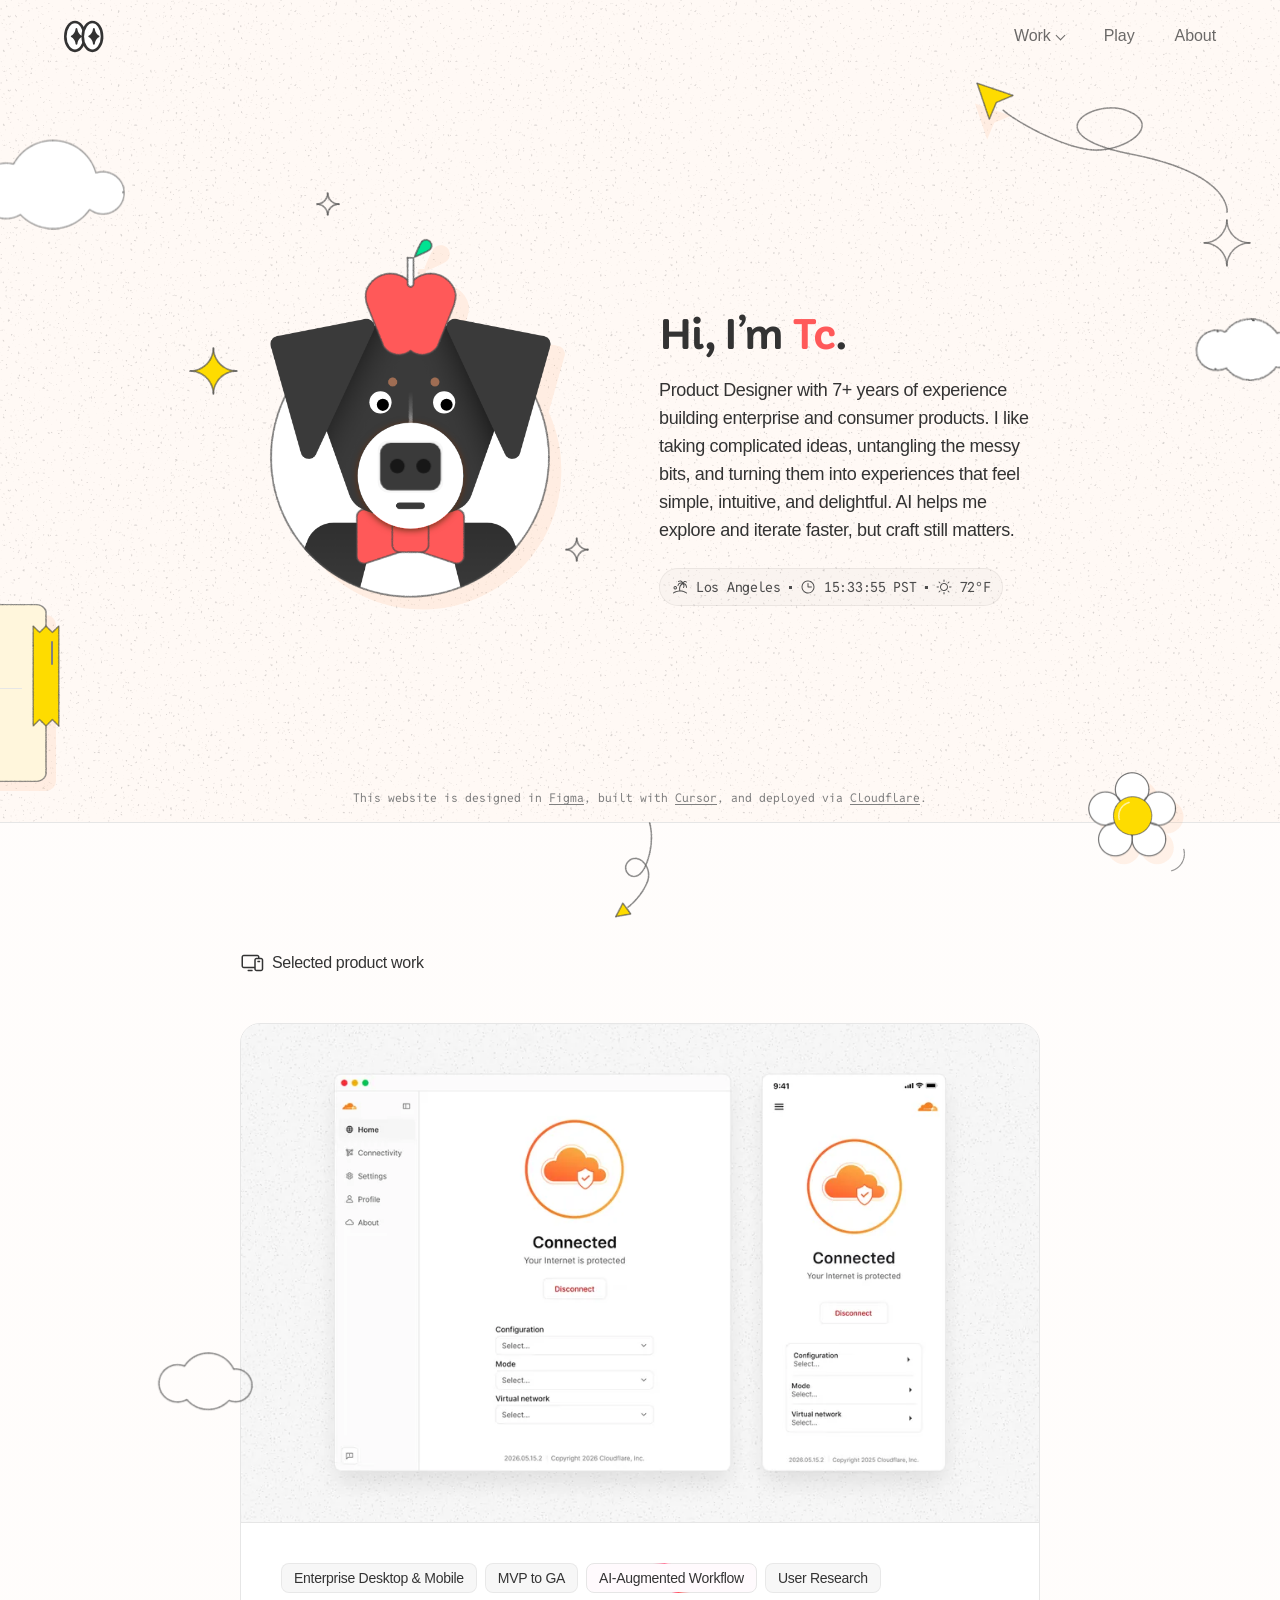
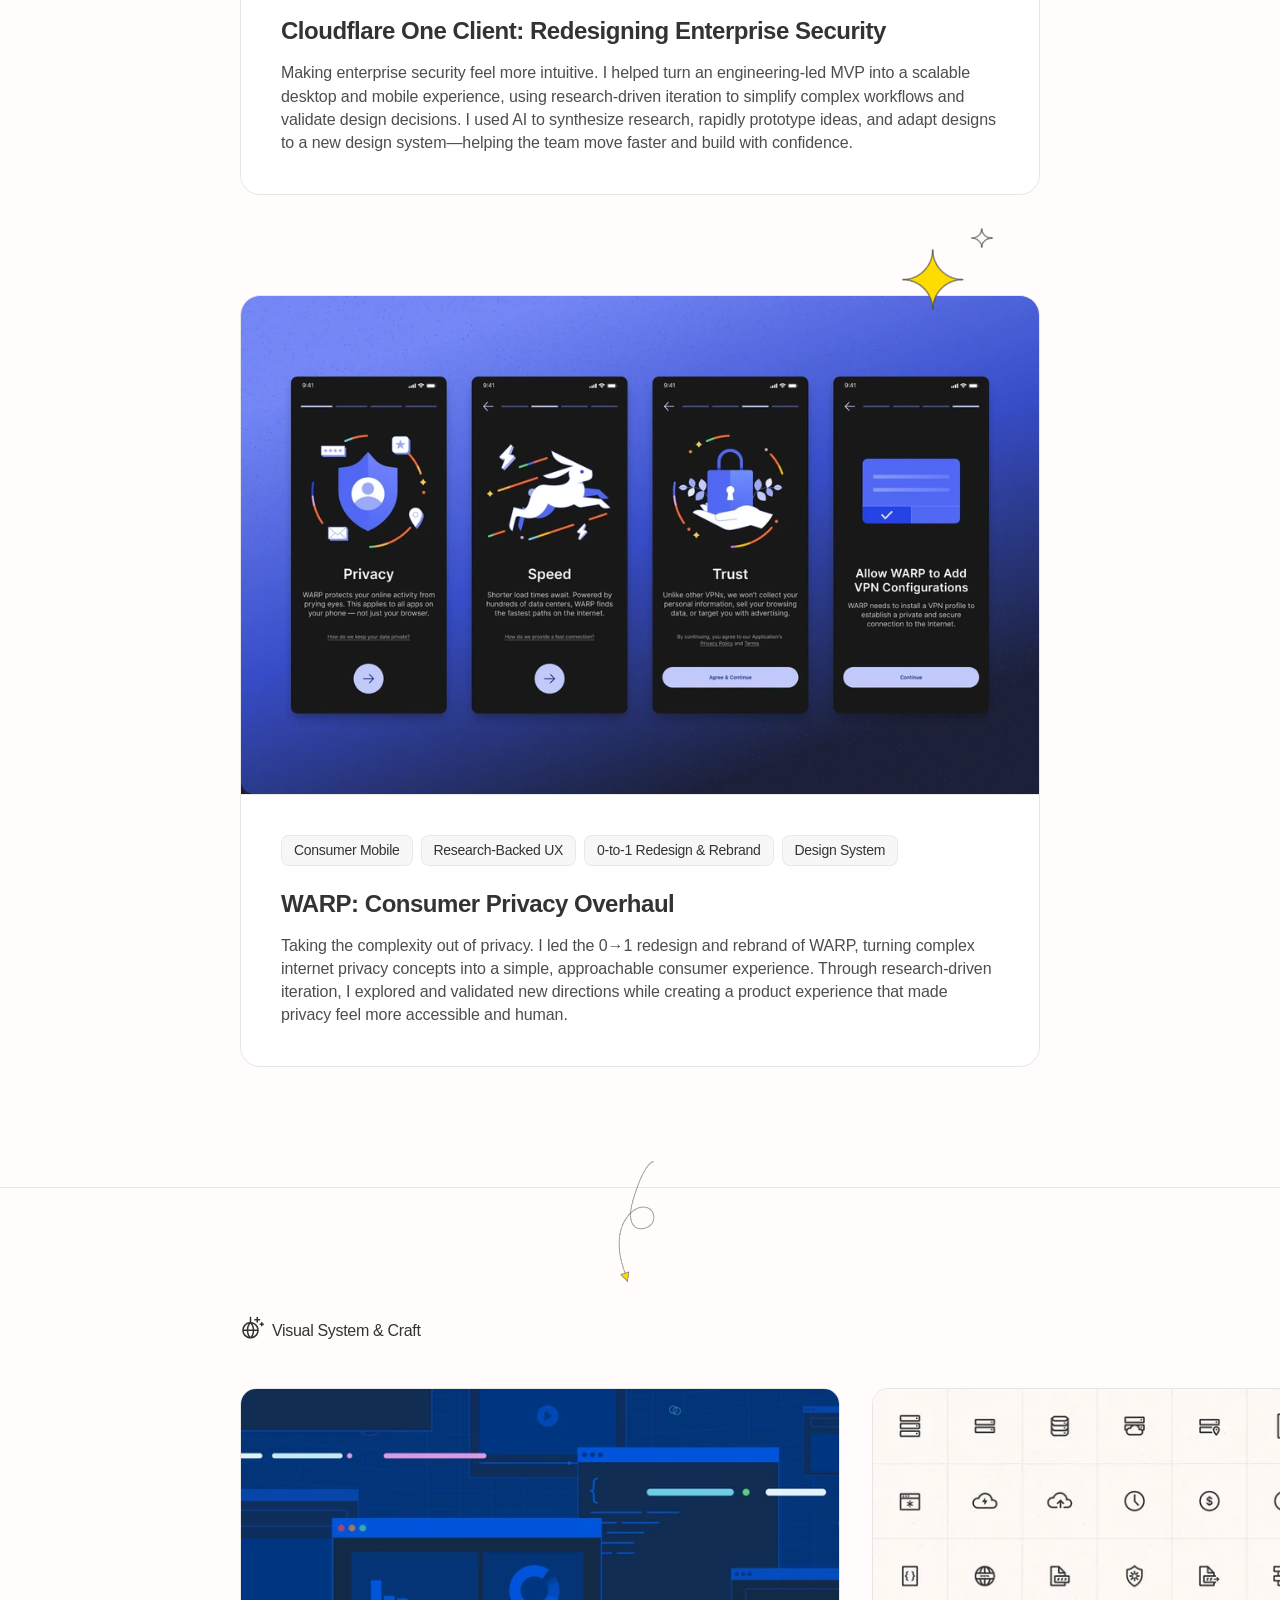
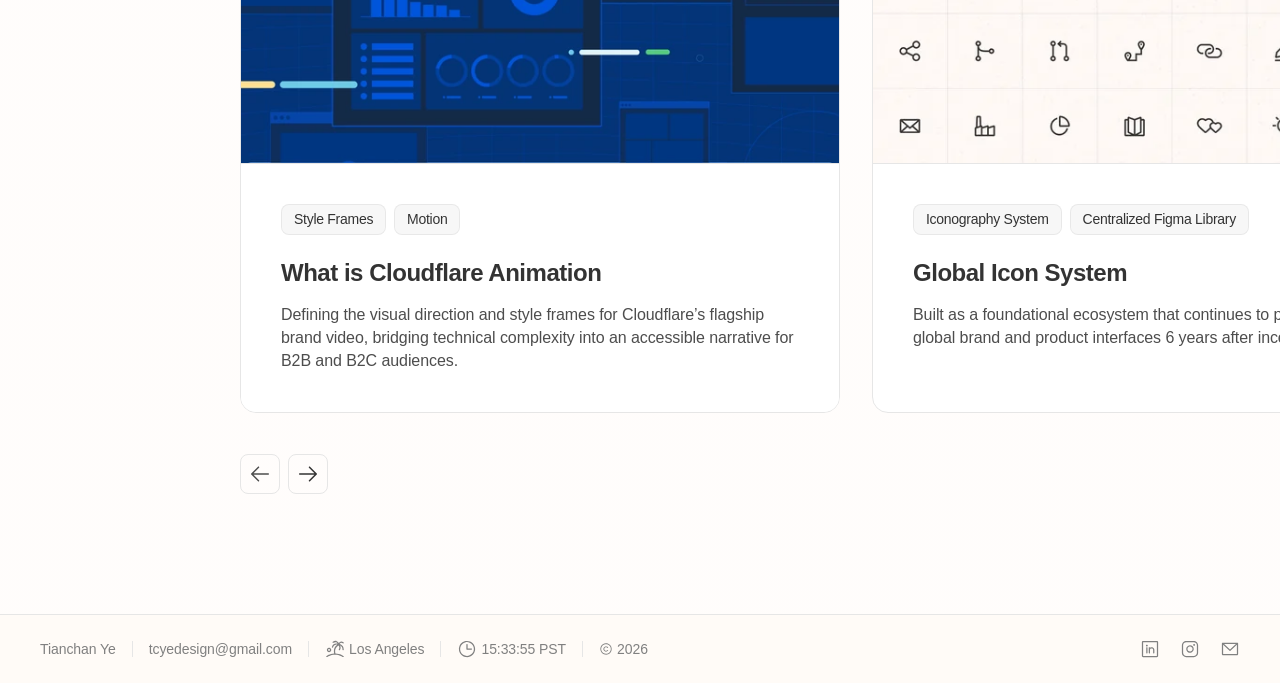
==== index.html @ c53927c7 "Add Open Graph share image so iMessage and social previews use og-image.png. Co-authored-by: Cursor " ====
<!DOCTYPE html>
<html lang="en">
<head>
    <meta charset="UTF-8">
    <meta name="viewport" content="width=device-width, initial-scale=1.0">
    <meta name="description" content="Tc — Senior product designer. Welcome to my creative wonderland.">
    <meta property="og:type" content="website">
    <meta property="og:site_name" content="Tc">
    <meta property="og:url" content="https://tcyedesign.com/">
    <meta property="og:title" content="Tc — Work">
    <meta property="og:description" content="Tc — Senior product designer. Welcome to my creative wonderland.">
    <meta property="og:image" content="https://tcyedesign.com/assets/og-image.png">
    <meta property="og:image:width" content="1200">
    <meta property="og:image:height" content="1200">
    <meta name="twitter:card" content="summary_large_image">
    <meta name="twitter:title" content="Tc — Work">
    <meta name="twitter:description" content="Tc — Senior product designer. Welcome to my creative wonderland.">
    <meta name="twitter:image" content="https://tcyedesign.com/assets/og-image.png">
    <link rel="icon" href="assets/icons/favicon.svg?v=favicon-transparent-20260805" type="image/svg+xml">
    <link rel="icon" href="assets/icons/favicon-32.png?v=favicon-transparent-20260805" type="image/png" sizes="32x32">
    <link rel="shortcut icon" href="favicon.ico?v=favicon-transparent-20260805">
    <link rel="apple-touch-icon" href="assets/icons/apple-touch-icon.png?v=favicon-transparent-20260805">
    <link rel="preconnect" href="https://fonts.googleapis.com">
    <link rel="preconnect" href="https://fonts.gstatic.com" crossorigin>
    <link href="https://fonts.googleapis.com/css2?family=Capriola&family=Google+Sans+Flex:ital,opsz,wght@0,6..144,400;0,6..144,500;0,6..144,600;0,6..144,700;1,6..144,400&family=Reddit+Mono:wght@400&display=swap" rel="stylesheet">
    <link rel="stylesheet" href="css/tokens.css?v=hero-credit-mono-20260807">
    <link rel="stylesheet" href="css/styles.css?v=work-nav-medium-20260817">
    <title>Tc — Work</title>
</head>
<body>
    <div class="page">
        <header class="site-header" data-site-header></header>

        <div class="hero-band">
        <section class="hero" aria-label="Introduction">
            <img class="hero-deco hero-cloud" src="assets/hero/v2/cloud-left.svg?v=stroke-texture-2px-20260808" alt="" aria-hidden="true">
            <img class="hero-deco hero-cloud-2" src="assets/hero/v2/cloud-right.svg?v=stroke-texture-2px-20260808" alt="" aria-hidden="true">
            <img class="hero-deco hero-arrow-path" src="assets/hero/v2/arrow-path.svg?v=stroke-texture-2px-20260808" alt="" aria-hidden="true">
            <img class="hero-deco hero-star-a" src="assets/hero/v2/star-filled.svg?v=stroke-texture-2px-20260808" alt="" aria-hidden="true">

            <div class="hero-visual">
                <!-- Dog-orbit stars (Figma Star 2/3/4); % of .hero-visual — not in dog-note-group -->
                <img class="hero-deco hero-star-b" src="assets/hero/v2/star1.svg?v=stroke-texture-2px-20260808" alt="" aria-hidden="true">
                <img class="hero-deco hero-star-c" src="assets/hero/v2/star-outline-b.svg?v=stroke-texture-2px-20260808" alt="" aria-hidden="true">
                <img class="hero-deco hero-star-d" src="assets/hero/v2/star-outline-b.svg?v=stroke-texture-2px-20260808" alt="" aria-hidden="true">
                <div class="dog-ig">
                    <img
                        class="dog-ig-body dog-ig-base"
                        src="assets/hero/v2/dog-body-base-2x.png?v=stroke-texture-2px-20260808"
                        srcset="assets/hero/v2/dog-body-base-2x.png?v=stroke-texture-2px-20260808 2x, assets/hero/v2/dog-body-base-3x.png?v=stroke-texture-2px-20260808 3x"
                        width="404"
                        height="380"
                        alt="Illustration of Noodle the dog with an apple on their head"
                        fetchpriority="high"
                        decoding="async"
                    >
                    <img
                        class="dog-ig-body dog-ig-overlay"
                        src="assets/hero/v2/dog-interactive.svg?v=pupil-black-only-20260805"
                        width="404"
                        height="380"
                        alt=""
                        aria-hidden="true"
                        data-dog-inline
                    >
                    <!-- Scribble only (SVG text hidden); HTML notes below match Figma copy -->
                    <div
                        class="dog-ig-callout"
                        data-callout-src="assets/hero/v2/dog-ig-callout.svg"
                        aria-hidden="true"
                    ></div>
                    <a
                        class="dog-ig-notes"
                        href="https://www.instagram.com/noodle.the.aussie/"
                        target="_blank"
                        rel="noopener noreferrer"
                        aria-label="My creative muse Noodle.the.aussie on Instagram"
                    >
                        <p class="dog-ig-notes-label">My creative muse</p>
                        <span class="dog-ig-notes-handle">
                            <span class="dog-ig-notes-handle-text">Noodle.the.aussie</span>
                            <img src="assets/icons/instagram-sm.svg" width="16" height="16" alt="" aria-hidden="true">
                        </span>
                    </a>
                </div>
            </div>

            <div class="hero-copy">
                <div class="hero-copy-text">
                <h1 class="hero-title">
                    H<span class="hero-kern-i">i</span><span class="hero-kern-before-comma" aria-hidden="true"></span>, I’m <span class="accent">T<span class="name-c">c</span></span>.
                </h1>
                <p class="hero-desc">
                    Product Designer with 7+ years of experience building enterprise and consumer products. I like taking complicated ideas, untangling the messy bits, and turning them into experiences that feel simple, intuitive, and delightful. AI helps me explore and iterate faster, but craft still matters.
                </p>
                </div>
                <div class="live-tag" role="status" aria-label="Los Angeles local time and weather">
                    <span class="live-tag-item">
                        <img src="assets/icons/live-tag-island.svg" width="16" height="16" alt="" aria-hidden="true">
                        Los Angeles
                    </span>
                    <span class="live-tag-dot" aria-hidden="true"></span>
                    <span class="live-tag-item">
                        <img src="assets/icons/live-tag-clock.svg" width="16" height="16" alt="" aria-hidden="true">
                        <time data-la-clock datetime=""></time>
                    </span>
                    <span class="live-tag-dot" aria-hidden="true"></span>
                    <span class="live-tag-item">
                        <img src="assets/icons/live-tag-sun.svg" width="16" height="16" alt="" aria-hidden="true">
                        <span data-la-temp>72°F</span>
                    </span>
                </div>
            </div>

            <aside class="hero-note" aria-label="How this website was made">
                <div class="hero-note-card">
                    <img
                        class="hero-note-frame"
                        src="assets/hero/v2/note-frame-scalable.svg?v=note-hug-notape-20260809"
                        width="220"
                        height="216"
                        alt=""
                        aria-hidden="true"
                        decoding="async"
                    >
                    <img
                        class="hero-note-tape"
                        src="assets/hero/v2/note-tape.svg?v=note-hug-20260809"
                        width="102"
                        height="28"
                        alt=""
                        aria-hidden="true"
                        decoding="async"
                    >
                    <div class="hero-note-body">
                        <p class="hero-note-intro">This website is designed and crafted with human care, developed with AI.</p>
                        <img class="hero-note-divider" src="assets/hero/v2/note-line.svg" width="172" height="1" alt="" aria-hidden="true" decoding="async">
                        <ul class="hero-note-list">
                            <li>
                                <img src="assets/hero/v2/note-arrow-sm.svg" width="12" height="12" alt="" aria-hidden="true" decoding="async">
                                <span>Designed in <a class="hero-note-link" href="https://www.figma.com/design/" target="_blank" rel="noopener noreferrer">Figma</a></span>
                            </li>
                            <li>
                                <img src="assets/hero/v2/note-arrow-sm.svg" width="12" height="12" alt="" aria-hidden="true" decoding="async">
                                <span>Built with <a class="hero-note-link" href="https://cursor.com/home" target="_blank" rel="noopener noreferrer">Cursor</a></span>
                            </li>
                            <li>
                                <img src="assets/hero/v2/note-arrow-sm.svg" width="12" height="12" alt="" aria-hidden="true" decoding="async">
                                <span>Deployed via <a class="hero-note-link" href="https://www.cloudflare.com/products/workers/" target="_blank" rel="noopener noreferrer">Cloudflare</a></span>
                            </li>
                        </ul>
                    </div>
                </div>
            </aside>
        </section>
            <!-- Figma 703:5704 — right side, straddles hero bottom border.
                 Layers: shadow → petals (rotate) → center+highlight (fixed) → line (fixed). -->
            <div class="hero-deco hero-flower" aria-hidden="true">
                <img class="hero-flower-static" src="assets/hero/v2/flower-static.svg?v=optimized-20260805" width="101" height="100" alt="" decoding="async">
                <img class="hero-flower-bloom" src="assets/hero/v2/flower-bloom.webp?v=optimized-20260805" width="101" height="100" alt="" decoding="async">
                <img class="hero-flower-center" src="assets/hero/v2/flower-center.svg?v=optimized-20260805" width="101" height="100" alt="" decoding="async">
                <img class="hero-flower-line" src="assets/hero/v2/flower-line.svg?v=stroke-texture-2px-20260808" width="101" height="100" alt="" decoding="async">
            </div>
            <!-- Figma Arrow 2 — centered, straddles hero → Featured; kept in .hero-band so it paints above the noise fill -->
            <img class="hero-deco deco-arrow-2" src="assets/hero/v2/arrow-2.svg?v=stroke-texture-2px-20260808" width="76" height="97" alt="" aria-hidden="true" decoding="async">
            <p class="hero-credit">This website is designed in <a class="hero-credit-link" href="https://www.figma.com/design/" target="_blank" rel="noopener noreferrer">Figma</a>, built with <a class="hero-credit-link" href="https://cursor.com/home" target="_blank" rel="noopener noreferrer">Cursor</a>, and deployed via <a class="hero-credit-link" href="https://www.cloudflare.com/products/workers/" target="_blank" rel="noopener noreferrer">Cloudflare</a>.</p>
        </div>

        <section class="section section-product" id="work">
            <div class="section-header section-header-inline">
                <img src="assets/icons/devices.svg" width="24" height="24" alt="" loading="lazy" decoding="async">
                <h2>Selected product work</h2>
            </div>

            <div class="project-block project-block-cf1">
                <img class="project-deco deco-cloud-3" src="assets/hero/v2/cloud-3-outline.svg?v=stroke-texture-2px-20260808" width="96" height="59" alt="" aria-hidden="true" loading="lazy" decoding="async">
                <div class="project">
                    <a class="project-link project-cover-link" href="projects/cloudflare-one-client.html">
                        <div class="project-image">
                            <div class="project-cover-frame">
                                <picture class="project-cover-picture">
                                    <source
                                        media="(max-width: 700px)"
                                        type="image/webp"
                                        srcset="assets/projects/cover-cf1-square-400w.webp?v=mobile-square-20260808 400w, assets/projects/cover-cf1-square.webp?v=mobile-square-20260808 800w"
                                        sizes="92vw"
                                    >
                                    <source
                                        media="(max-width: 700px)"
                                        srcset="assets/projects/cover-cf1-square.png?v=mobile-square-20260808"
                                    >
                                    <source
                                        type="image/webp"
                                        srcset="assets/projects/cover-cf1-480w.webp?v=no-outline-20260808 480w, assets/projects/cover-cf1-960w.webp?v=no-outline-20260808 960w, assets/projects/cover-cf1-1920w.webp?v=no-outline-20260808 1920w"
                                        sizes="960px"
                                    >
                                    <img class="project-cover" src="assets/projects/cover-cf1.png?v=no-outline-20260808" alt="Cloudflare One Client project preview" width="960" height="600" loading="lazy" decoding="async">
                                </picture>
                            </div>
                        </div>
                    </a>
                    <div class="project-meta">
                        <div class="tag-group">
                            <span class="chip">Enterprise Desktop &amp; Mobile</span>
                            <span class="chip">MVP to GA</span>
                            <span class="chip chip--ai">AI-Augmented Workflow</span>
                            <span class="chip">User Research</span>
                        </div>
                        <div class="project-copy">
                            <h3><a class="project-title-link" href="projects/cloudflare-one-client.html">Cloudflare One Client: Redesigning Enterprise Security</a></h3>
                            <p>Making enterprise security feel more intuitive. I helped turn an engineering-led MVP into a scalable desktop and mobile experience, using research-driven iteration to simplify complex workflows and validate design decisions. I used AI to synthesize research, rapidly prototype ideas, and adapt designs to a new design system—helping the team move faster and build with confidence.</p>
                        </div>
                    </div>
                </div>
            </div>

            <div class="project-block project-block-warp">
                <img class="project-deco project-star-4" src="assets/hero/v2/star2.svg?v=stroke-texture-2px-20260808" width="24" height="24" alt="" aria-hidden="true" loading="lazy" decoding="async">
                <img class="project-deco project-star-3" src="assets/hero/v2/project-star.svg?v=stroke-texture-2px-20260808" width="58" height="58" alt="" aria-hidden="true" loading="lazy" decoding="async">
                <div class="project">
                    <a class="project-link project-cover-link" href="projects/warp.html">
                        <div class="project-image">
                            <div class="project-cover-frame">
                                <picture class="project-cover-picture">
                                    <source
                                        media="(max-width: 700px)"
                                        type="image/webp"
                                        srcset="assets/projects/cover-warp-square-400w.webp?v=mobile-square-20260808 400w, assets/projects/cover-warp-square.webp?v=mobile-square-20260808 800w"
                                        sizes="92vw"
                                    >
                                    <source
                                        media="(max-width: 700px)"
                                        srcset="assets/projects/cover-warp-square.png?v=mobile-square-20260808"
                                    >
                                    <source
                                        type="image/webp"
                                        srcset="assets/projects/cover-warp-480w.webp?v=square-20260807 480w, assets/projects/cover-warp-960w.webp?v=square-20260807 960w, assets/projects/cover-warp-1920w.webp?v=square-20260807 1920w"
                                        sizes="960px"
                                    >
                                    <img class="project-cover" src="assets/projects/cover-warp.png" alt="WARP project preview" width="960" height="600" loading="lazy" decoding="async">
                                </picture>
                            </div>
                        </div>
                    </a>
                    <div class="project-meta">
                        <div class="tag-group">
                            <span class="chip">Consumer Mobile</span>
                            <span class="chip">Research-Backed UX</span>
                            <span class="chip">0-to-1 Redesign &amp; Rebrand</span>
                            <span class="chip">Design System</span>
                        </div>
                        <div class="project-copy">
                            <h3><a class="project-title-link" href="projects/warp.html">WARP: Consumer Privacy Overhaul</a></h3>
                            <p>Taking the complexity out of privacy. I led the 0→1 redesign and rebrand of WARP, turning complex internet privacy concepts into a simple, approachable consumer experience. Through research-driven iteration, I explored and validated new directions while creating a product experience that made privacy feel more accessible and human.</p>
                        </div>
                    </div>
                </div>
            </div>
            <img class="section-deco deco-arrow-3" src="assets/hero/v2/arrow-3.svg?v=stroke-texture-2px-20260808" width="141" height="139" alt="" aria-hidden="true" loading="lazy" decoding="async">
        </section>

        <section class="section" id="visual">
            <div class="section-header section-header-inline">
                <img src="assets/icons/disco-ball.svg" width="24" height="24" alt="" loading="lazy" decoding="async">
                <h2>Visual System &amp; Craft</h2>
            </div>

            <div class="craft-carousel" data-craft-carousel>
                <div class="craft-viewport">
                    <div class="craft-track">
                        <article class="craft-card">
                            <a class="project-link craft-card-media-link" href="projects/what-is-cloudflare.html">
                                <div class="craft-card-media">
                                    <picture>
                                        <source
                                            media="(max-width: 700px)"
                                            type="image/webp"
                                            srcset="assets/projects/cover-animation-square-400w.webp?v=mobile-square-20260808 400w, assets/projects/cover-animation-square.webp?v=mobile-square-20260808 800w"
                                            sizes="92vw"
                                        >
                                        <source
                                            media="(max-width: 700px)"
                                            srcset="assets/projects/cover-animation-square.png?v=mobile-square-20260808"
                                        >
                                        <source
                                            type="image/webp"
                                            srcset="assets/projects/cover-animation-640w.webp?v=square-20260807 640w, assets/projects/cover-animation-1280w.webp?v=square-20260807 1280w, assets/projects/cover-animation-1920w.webp?v=square-20260807 1920w"
                                            sizes="600px"
                                        >
                                        <img src="assets/projects/cover-animation.png" alt="What is Cloudflare Animation preview" width="640" height="400" loading="eager" decoding="async">
                                    </picture>
                                </div>
                            </a>
                            <div class="craft-card-meta">
                                <div class="tag-group">
                                    <span class="chip">Style Frames</span>
                                    <span class="chip">Motion</span>
                                </div>
                                <h3><a class="project-title-link" href="projects/what-is-cloudflare.html">What is Cloudflare Animation</a></h3>
                                <p>Defining the visual direction and style frames for Cloudflare’s flagship brand video, bridging technical complexity into an accessible narrative for B2B and B2C audiences.</p>
                            </div>
                        </article>
                        <article class="craft-card">
                            <a class="project-link craft-card-media-link" href="projects/global-icon-system.html">
                                <div class="craft-card-media">
                                    <picture>
                                        <source
                                            media="(max-width: 700px)"
                                            type="image/webp"
                                            srcset="assets/projects/cover-icon-square-400w.webp?v=no-outline-20260808 400w, assets/projects/cover-icon-square.webp?v=no-outline-20260808 800w"
                                            sizes="92vw"
                                        >
                                        <source
                                            media="(max-width: 700px)"
                                            srcset="assets/projects/cover-icon-square.png?v=no-outline-20260808"
                                        >
                                        <source
                                            type="image/webp"
                                            srcset="assets/hero/v2/Cover_Icon-640w.webp?v=no-outline-20260808 640w, assets/hero/v2/Cover_Icon-1200w.webp?v=no-outline-20260808 1200w"
                                            sizes="600px"
                                        >
                                        <img src="assets/hero/v2/Cover_Icon.png?v=no-outline-20260808" alt="Global Icon System preview" width="640" height="400" loading="eager" decoding="async">
                                    </picture>
                                </div>
                            </a>
                            <div class="craft-card-meta">
                                <div class="tag-group">
                                    <span class="chip">Iconography System</span>
                                    <span class="chip">Centralized Figma Library</span>
                                </div>
                                <h3><a class="project-title-link" href="projects/global-icon-system.html">Global Icon System</a></h3>
                                <p>Built as a foundational ecosystem that continues to power Cloudflare’s global brand and product interfaces 6 years after inception.</p>
                            </div>
                        </article>
                        <article class="craft-card">
                            <a class="project-link craft-card-media-link" href="projects/b2b-illustration-system.html">
                                <div class="craft-card-media">
                                    <picture>
                                        <source
                                            media="(max-width: 700px)"
                                            type="image/webp"
                                            srcset="assets/projects/cover-illustration-square-400w.webp?v=no-outline-20260808 400w, assets/projects/cover-illustration-square.webp?v=no-outline-20260808 800w"
                                            sizes="92vw"
                                        >
                                        <source
                                            media="(max-width: 700px)"
                                            srcset="assets/projects/cover-illustration-square.png?v=no-outline-20260808"
                                        >
                                        <source
                                            type="image/webp"
                                            srcset="assets/hero/v2/Cover_Illustration-640w.webp?v=hires-20260805 640w, assets/hero/v2/Cover_Illustration-960w.webp?v=hires-20260805 960w"
                                            sizes="600px"
                                        >
                                        <img src="assets/hero/v2/Cover_Illustration.png?v=figma-310-941-tiles-20260804" alt="B2B Illustration System preview" width="640" height="400" loading="eager" decoding="async">
                                    </picture>
                                </div>
                            </a>
                            <div class="craft-card-meta">
                                <div class="tag-group">
                                    <span class="chip">Brand System</span>
                                    <span class="chip">Enterprise Scale</span>
                                    <span class="chip">Modular Systems</span>
                                </div>
                                <h3><a class="project-title-link" href="projects/b2b-illustration-system.html">B2B Illustration System</a></h3>
                                <p>Explored and evolved Cloudflare’s enterprise illustration style. Built as a modular component library, designers can easily assemble reusable pieces into hero and spot artwork across digital and physical touchpoints.</p>
                            </div>
                        </article>
                    </div>
                </div>
                <div class="craft-nav">
                    <button class="craft-nav-btn" type="button" data-craft-prev aria-label="Previous craft projects">
                        <img src="assets/hero/v2/craft-arrow-left.svg" alt="" width="16" height="16" loading="lazy" decoding="async">
                    </button>
                    <button class="craft-nav-btn" type="button" data-craft-next aria-label="Next craft projects">
                        <img src="assets/hero/v2/craft-arrow-right.svg" alt="" width="16" height="16" loading="lazy" decoding="async">
                    </button>
                </div>
            </div>
        </section>

        <footer class="site-footer" data-site-footer></footer>
    </div>

    <script src="js/site-chrome.js?v=work-nav-medium-20260817" data-active="work" data-base=""></script>
    <script src="js/hero-interactive.js?v=cloud-idle-float-205-20260814"></script>
</body>
</html>
---- css/tokens.css ----
/**
 * Design tokens — Portfolio-2026
 * Source: Figma Hl0bLM3P7zlajkoFtyNDTm (Work + project frames)
 */

:root {
  /* ——— Color primitives ——— */
  --color-white: #ffffff;
  --color-cream: #fff6ec;
  --color-note: #fffbde;
  --color-peach: #ffd4b8;
  --color-tape: #fedc00;
  --color-hat: #fbad41;
  --color-hat-stripe: #ea8800;
  --color-orange: #ff873f;
  --color-pom: #ea5400;
  --color-accent: #ff5959;
  --color-outline: #c38d6d;
  --color-brow: #a26e51;
  /* Figma Black styles */
  --color-black-strong: #333333;
  --color-black-normal: #4d4d4d;
  --color-black-subtle: #808080;
  --color-black-border: #e6e6e6;
  --color-black-background: #f7f7f7;

  --color-ink: var(--color-black-strong);
  --color-body: var(--color-black-normal);
  --color-muted: var(--color-black-subtle);
  --color-charcoal: #3a3a3a;
  --color-project-fill: #e8e0dc;
  --color-seal: #14b2ff;

  /* ——— Color semantic ——— */
  --bg: var(--color-cream);
  --bg-soft: color-mix(in srgb, var(--color-cream) 20%, transparent);
  --surface: var(--color-white);
  /* Text: only Black strong / normal / subtle — no navy */
  --text: var(--color-black-strong);
  --text-strong: var(--color-black-strong);
  --text-ink: var(--color-black-strong);
  --text-body: var(--color-black-normal);
  --text-muted: var(--color-black-subtle);
  --text-80: var(--color-black-normal);
  --text-66: var(--color-black-subtle);
  --text-accent: var(--color-accent);
  --border: var(--color-black-border);
  --chip: var(--color-black-background);
  --accent: var(--color-accent);
  --note: var(--color-note);
  --note-border: color-mix(in srgb, var(--color-outline) 60%, transparent);
  --note-divider: color-mix(in srgb, var(--color-outline) 60%, transparent);
  --note-shadow: color-mix(in srgb, var(--color-orange) 20%, transparent);
  --outline: color-mix(in srgb, var(--color-outline) 60%, transparent);
  --dog-peach: color-mix(in srgb, var(--color-peach) 60%, transparent);
  --hat-pom: var(--color-pom);
  --project-placeholder: var(--color-project-fill);

  /* ——— Typography primitives ——— */
  --font-sans: "Google Sans Flex", sans-serif;
  --font-display: "Capriola", sans-serif;
  --font-mono: "Reddit Mono", monospace;
  --font-weight-light: 300;
  --font-weight-regular: 400;
  --font-weight-medium: 500;
  --font-weight-semibold: 600;
  --font-weight-bold: 700;

  /* ——— Text styles (from Figma Google Sans Flex) ——— */

  /* Hero title — 64 Semibold / -1.28 */
  --text-hero-size: clamp(40px, 4.5vw, 64px);
  --text-hero-weight: var(--font-weight-semibold);
  --text-hero-line: 1.19;
  --text-hero-tracking: -1.28px;

  /* Name accent (Tc) — Capriola Semibold / -2% */
  --text-name-family: var(--font-display);
  --text-name-weight: var(--font-weight-semibold);
  --text-name-tracking: -0.8px;

  /* Page title (project h1) — 40 Semibold / -0.8 / lh ~1.252 */
  --text-display-size: 40px;
  --text-display-weight: var(--font-weight-semibold);
  --text-display-line: 1.252;
  --text-display-tracking: -0.8px;

  /* Section header (h2) — 32 Semibold / -0.64 / lh ~1.252 */
  --text-title-lg-size: 32px;
  --text-title-lg-weight: var(--font-weight-semibold);
  --text-title-lg-line: 1.252;
  --text-title-lg-tracking: -0.64px;

  /* Subhead / project card title — 24 Semibold / -0.48 / lh ~1.252 */
  --text-title-md-size: 24px;
  --text-title-md-weight: var(--font-weight-semibold);
  --text-title-md-line: 1.252;
  --text-title-md-tracking: -0.48px;

  /* Hero / section intro — 20 Regular / -0.4 / lh 1.4 */
  --text-body-lg-size: 20px;
  --text-body-lg-weight: var(--font-weight-regular);
  --text-body-lg-line: 1.4;
  --text-body-lg-tracking: -0.4px;

  /* Body — 16 Regular / -0.08 / lh ~1.45 */
  --text-body-size: 16px;
  --text-body-weight: var(--font-weight-regular);
  --text-body-line: 1.45;
  --text-body-tracking: -0.08px;

  /* Label / meta / callout / nav — 16 Medium / -0.32 */
  --text-label-size: 16px;
  --text-label-weight: var(--font-weight-medium);
  --text-label-line: 1.252;
  --text-label-tracking: -0.32px;

  /* Nav alias (same as label) */
  --text-nav-size: var(--text-label-size);
  --text-nav-weight: var(--text-label-weight);
  --text-nav-tracking: -0.08px;

  /* Image caption — 14 Regular Italic / -0.28 */
  --text-caption-size: 14px;
  --text-caption-weight: var(--font-weight-regular);
  --text-caption-style: italic;
  --text-caption-line: 1.252;
  --text-caption-tracking: -0.28px;

  /* Chip / footnote — 14 Medium / -0.28 */
  --text-footnote-size: 14px;
  --text-footnote-weight: var(--font-weight-medium);
  --text-footnote-tracking: -0.28px;

  /* Phase tag — 12 Regular / -0.24 */
  --text-tag-size: 12px;
  --text-tag-weight: var(--font-weight-regular);
  --text-tag-tracking: -0.24px;

  /* Figma text style “Note” — 14 Italic / -2% (~-0.28) / Black normal */
  --text-note-size: 14px;
  --text-note-weight: var(--font-weight-regular);
  --text-note-style: italic;
  --text-note-line: normal;
  --text-note-tracking: -0.28px;

  --max: 1440px;
}

/* ——— Text style utilities ——— */
.text-hero {
  font-family: var(--font-sans);
  font-size: var(--text-hero-size);
  font-weight: var(--text-hero-weight);
  line-height: var(--text-hero-line);
  letter-spacing: var(--text-hero-tracking);
}

.text-name {
  font-family: var(--text-name-family);
  font-weight: var(--text-name-weight);
  letter-spacing: var(--text-name-tracking);
  color: var(--text-accent);
}

.text-display {
  font-family: var(--font-sans);
  font-size: var(--text-display-size);
  font-weight: var(--text-display-weight);
  line-height: var(--text-display-line);
  letter-spacing: var(--text-display-tracking);
  color: var(--text-strong);
}

.text-title-lg {
  font-family: var(--font-sans);
  font-size: var(--text-title-lg-size);
  font-weight: var(--text-title-lg-weight);
  line-height: var(--text-title-lg-line);
  letter-spacing: var(--text-title-lg-tracking);
  color: var(--text-strong);
}

.text-title-md {
  font-family: var(--font-sans);
  font-size: var(--text-title-md-size);
  font-weight: var(--text-title-md-weight);
  line-height: var(--text-title-md-line);
  letter-spacing: var(--text-title-md-tracking);
  color: var(--text-strong);
}

.text-body-lg {
  font-family: var(--font-sans);
  font-size: var(--text-body-lg-size);
  font-weight: var(--text-body-lg-weight);
  line-height: var(--text-body-lg-line);
  letter-spacing: var(--text-body-lg-tracking);
  color: var(--text-body);
}

.text-body {
  font-family: var(--font-sans);
  font-size: var(--text-body-size);
  font-weight: var(--text-body-weight);
  line-height: var(--text-body-line);
  letter-spacing: var(--text-body-tracking);
  color: var(--text-body);
}

.text-label {
  font-family: var(--font-sans);
  font-size: var(--text-label-size);
  font-weight: var(--text-label-weight);
  line-height: var(--text-label-line);
  letter-spacing: var(--text-label-tracking);
  color: var(--text-strong);
}

.text-nav {
  font-family: var(--font-sans);
  font-size: var(--text-nav-size);
  font-weight: var(--text-nav-weight);
  letter-spacing: var(--text-nav-tracking);
  text-transform: capitalize;
}

.text-caption {
  font-family: var(--font-sans);
  font-size: var(--text-caption-size);
  font-weight: var(--text-caption-weight);
  font-style: var(--text-caption-style);
  line-height: var(--text-caption-line);
  letter-spacing: var(--text-caption-tracking);
  color: var(--text-muted);
}

.text-footnote {
  font-family: var(--font-sans);
  font-size: var(--text-footnote-size);
  font-weight: var(--text-footnote-weight);
  letter-spacing: var(--text-footnote-tracking);
  color: var(--text-strong);
}

/* Figma “Note” — Google Sans Flex Italic 14 / Black normal (#4d4d4d) */
.text-note {
  font-family: var(--font-sans);
  font-size: var(--text-note-size);
  font-weight: var(--text-note-weight);
  font-style: var(--text-note-style);
  line-height: var(--text-note-line);
  letter-spacing: var(--text-note-tracking);
  color: var(--color-black-normal);
}
---- css/styles.css ----
* {
  box-sizing: border-box;
}

html {
  scroll-behavior: smooth;
  /* Clip sideways overflow WITHOUT creating a scrollport.
     `overflow-x: hidden` forces overflow-y to `auto`, which breaks
     `position: sticky` on the site header (hide/show-on-scroll-up).
     `clip` still blocks horizontal bleed but keeps sticky working. */
  overflow-x: clip;
  max-width: 100%;
  /* Overscroll / rubber-band below footer matches footer fill (not bare white). */
  background-color: color-mix(in srgb, var(--color-cream) 40%, #fff);
}

body {
  margin: 0;
  width: 100%;
  max-width: 100%;
  overflow-x: clip;
  overscroll-behavior-x: none;
  font-family: var(--font-sans);
  background:
    linear-gradient(90deg, rgba(255, 243, 236, 0.2), rgba(255, 243, 236, 0.2)),
    #fff;
  color: var(--text-body);
  -webkit-font-smoothing: antialiased;
}

img {
  display: block;
  max-width: 100%;
}

a {
  color: inherit;
  text-decoration: none;
}

.page {
  position: relative;
  width: 100%;
  max-width: var(--max);
  margin: 0 auto;
  /* Do NOT set overflow-x here — it forces overflow-y to auto and breaks sticky header. */
}

/* Header — Figma 647:3104: py 20 / px 64
   Full-bleed breakout (same technique as `.hero-band`).
   Non-home pages: page wash (#fff + 20% #FFF3EC) + underline.
   Home (over hero only): #FFFAF7 + noise tile. Past hero: same page wash.
   Underline: only when scrolled from top (scrollY > 0), site-wide.
   Auto-hide: translateY(-100%) on scroll down; restore on scroll up. */
.site-header {
  position: sticky;
  top: 0;
  z-index: 100;
  display: flex;
  align-items: center;
  justify-content: space-between;
  width: 100vw;
  margin-left: calc(50% - 50vw);
  padding: 20px 64px;
  /* Default = page body wash (Play / About / project pages). Home overrides below. */
  background-color: #fff;
  background-image: linear-gradient(
    90deg,
    rgba(255, 243, 236, 0.2),
    rgba(255, 243, 236, 0.2)
  );
  border-bottom: 1px solid transparent;
  transform: translateY(0);
  transition:
    transform 0.28s ease,
    background-color 0.2s ease,
    border-color 0.2s ease,
    background-image 0.2s ease;
  will-change: transform;
}

/* Underline once the page has left the very top — matches .hero-band (#e6e6e6) */
.site-header.is-scrolled {
  border-bottom-color: var(--border);
}

/* Home default while header overlaps the hero band */
.site-header.is-home-hero {
  /* Figma 848:7376 Noise — #FFF9F5 + fractalNoise tile (rgba(56,56,56,0.2)) */
  background-color: #fff9f5;
  background-image: url("../assets/hero/v2/hero-noise.png?v=figma-848-7376-20260809");
  background-repeat: repeat;
  background-size: 400px 400px;
}

.site-header.is-hidden {
  transform: translateY(-100%);
}

/* Match page body wash once past the home hero (same as default non-home) */
.site-header.is-past-hero {
  background-color: #fff;
  background-image: linear-gradient(
    90deg,
    rgba(255, 243, 236, 0.2),
    rgba(255, 243, 236, 0.2)
  );
}

@media (prefers-reduced-motion: reduce) {
  .site-header {
    transition: none;
  }
}

.logo {
  display: inline-flex;
  align-items: center;
  justify-content: center;
  flex-shrink: 0;
  width: 40px;
  aspect-ratio: 39 / 32;
  height: auto;
  line-height: 0;
}

.logo img,
.logo-eyes {
  display: block;
  width: 100%;
  height: 100%;
  object-fit: contain;
  object-position: center;
  overflow: visible;
}

.logo-eye {
  transform-box: fill-box;
  transform-origin: center;
  transform: translateY(0);
}

@keyframes logo-eye-bounce {
  0%,
  100% {
    transform: translateY(0);
  }
  35% {
    transform: translateY(-2.5px);
  }
  60% {
    transform: translateY(0.6px);
  }
  80% {
    transform: translateY(-0.4px);
  }
}

.logo:hover .logo-eye--left,
.logo:focus-visible .logo-eye--left {
  animation: logo-eye-bounce 0.5s cubic-bezier(0.34, 1.3, 0.64, 1);
}

.logo:hover .logo-eye--right,
.logo:focus-visible .logo-eye--right {
  animation: logo-eye-bounce 0.5s cubic-bezier(0.34, 1.3, 0.64, 1) 0.07s;
}

@media (prefers-reduced-motion: reduce) {
  .logo:hover .logo-eye,
  .logo:focus-visible .logo-eye {
    animation: none;
  }
}

.nav-cluster {
  display: flex;
  align-items: center;
  margin-left: auto;
}

.nav {
  display: flex;
  align-items: center;
  gap: 40px;
  font-size: var(--text-nav-size);
  font-weight: var(--text-nav-weight);
  letter-spacing: var(--text-nav-tracking);
  line-height: var(--text-label-line);
  text-transform: capitalize;
  color: var(--text-strong);
}

.nav a {
  opacity: 0.72;
  font-weight: inherit;
  transition: opacity 0.2s ease, font-weight 0.2s ease;
}

.nav a:hover {
  opacity: 1;
}

.nav-item--work {
  position: relative;
  display: flex;
  align-items: center;
}

.nav-work-trigger {
  display: inline-flex;
  align-items: center;
  gap: 6px;
}

.nav-item--work:hover .nav-work-trigger,
.nav-item--work:focus-within .nav-work-trigger {
  opacity: 1;
}

.nav-work-trigger::after {
  content: "";
  width: 6px;
  height: 6px;
  margin-top: -2px;
  border-right: 1.5px solid currentColor;
  border-bottom: 1.5px solid currentColor;
  transform: rotate(45deg);
  transition: transform 0.2s ease;
}

.nav-item--work:hover .nav-work-trigger::after,
.nav-item--work:focus-within .nav-work-trigger::after {
  margin-top: 2px;
  transform: rotate(225deg);
}

/* Invisible hover bridge (padding-top) so the gap doesn't close the menu. */
.nav-work-menu {
  position: absolute;
  top: 100%;
  left: 0;
  z-index: 130;
  padding-top: 12px;
  width: max-content;
  visibility: hidden;
  opacity: 0;
  pointer-events: none;
  text-transform: none;
}

.nav-item--work:hover .nav-work-menu,
.nav-item--work:focus-within .nav-work-menu {
  visibility: visible;
  opacity: 1;
  pointer-events: auto;
}

.nav-work-panel {
  display: flex;
  flex-direction: column;
  align-items: stretch;
  gap: 2px;
  width: max-content;
  padding: 8px;
  border: 1px solid var(--border);
  border-radius: 16px;
  background: #fff;
  box-shadow:
    0 4px 4px -4px rgba(12, 12, 13, 0.05),
    0 16px 32px -4px rgba(12, 12, 13, 0.1);
}

.nav-work-menu a {
  display: block;
  margin: 0;
  padding: 8px 12px;
  border-radius: 10px;
  font-family: var(--font-sans);
  font-size: 14px;
  font-weight: var(--font-weight-medium);
  letter-spacing: -0.28px;
  line-height: 1.3;
  color: var(--text-strong);
  opacity: 1;
  text-transform: none;
  white-space: nowrap;
  background: transparent;
  transition: background-color 0.15s ease;
}

.nav-work-menu a:hover,
.nav-work-menu a:focus-visible,
.nav-work-menu a:active {
  opacity: 1;
  background: #f7f7f7;
}

.nav-work-label {
  margin: 6px 12px 8px;
  font-family: var(--font-sans);
  font-size: 11px;
  font-weight: var(--font-weight-medium);
  letter-spacing: -0.12px;
  line-height: 1.3;
  color: var(--text-muted);
  text-transform: none;
  white-space: nowrap;
}

.nav-work-sep {
  height: 1px;
  margin: 6px 12px;
  background: var(--border);
}

@media (max-width: 700px) {
  .nav-work-trigger::after,
  .nav-work-menu {
    display: none;
  }
}

/* Desktop: text tabs. Mobile: Phosphor list icon opens overflow menu. */
.nav-menu-toggle {
  display: none;
  align-items: center;
  justify-content: center;
  width: 40px;
  height: 40px;
  margin: 0;
  padding: 0;
  border: 0;
  border-radius: 8px;
  background: transparent;
  cursor: pointer;
  color: var(--text-strong);
  flex-shrink: 0;
}

.nav-menu-toggle .nav-menu-icon {
  display: block;
  width: 32px;
  height: 32px;
}

.nav-menu-toggle:focus-visible {
  outline: 2px solid var(--accent);
  outline-offset: 2px;
}

.mode-toggle {
  display: inline-flex;
  align-items: center;
  justify-content: center;
  width: 28px;
  height: 28px;
  padding: 4px;
  border: 0;
  border-radius: 100px;
  background: transparent;
  cursor: default;
  opacity: 0.72;
}

.mode-toggle img {
  width: 20px;
  height: 20px;
}

.project-link {
  display: block;
  color: inherit;
  -webkit-user-drag: none;
}

.project-link:focus-visible {
  outline: 2px solid var(--accent);
  outline-offset: 6px;
  border-radius: 16px;
}

/* Title links keep underline-free look; body copy stays outside anchors for selection */
.project-title-link {
  color: inherit;
  text-decoration: none;
}

.project-title-link:hover,
.project-title-link:focus-visible {
  color: inherit;
}

/* Hero */
/* Full-bleed background band: breaks out of `.page`'s max-width so the
   hero's background color spans the entire viewport width, while `.hero`
   itself keeps the exact same effective width/position (via max-width +
   auto margins) so its content and absolutely-positioned decorations are
   unaffected. */
.hero-band {
  position: relative;
  z-index: 2;
  /* 100vw breakout; overflow-x clip so flower/arrow overhang can't widen the page */
  width: 100vw;
  max-width: 100vw;
  margin-left: calc(50% - 50vw);
  /* Figma 848:7376 Noise — #FFF9F5 + fractalNoise tile (rgba(56,56,56,0.2)) */
  background-color: #fff9f5;
  background-image: url("../assets/hero/v2/hero-noise.png?v=figma-848-7376-20260809");
  background-repeat: repeat;
  background-size: 400px 400px;
  border-bottom: 1px solid var(--border);
  overflow-x: clip;
  overflow-y: visible;
}

/* Keep ::after free for stacking. */
.hero-band::after {
  content: none;
}

.hero-credit {
  position: absolute;
  left: 0;
  right: 0;
  bottom: 16px;
  z-index: 3;
  margin: 0;
  padding: 0 24px;
  text-align: center;
  font-family: var(--font-mono);
  font-size: 12px;
  font-weight: var(--font-weight-regular);
  line-height: 1.3;
  letter-spacing: 0;
  color: var(--color-black-subtle);
  pointer-events: auto;
  -webkit-user-select: text;
  user-select: text;
}

.hero-credit-link {
  position: relative;
  color: inherit;
  text-decoration: underline;
  text-underline-offset: 2px;
}

.hero-credit-link::before {
  content: "";
  position: absolute;
  left: -0.08em;
  right: -0.08em;
  top: 0.05em;
  bottom: 0;
  border-radius: 2px;
  background-color: rgba(254, 220, 0, 0.45);
  mix-blend-mode: multiply;
  opacity: 0;
  transition: opacity 0.2s ease;
  pointer-events: none;
}

.hero-credit-link:hover::before,
.hero-credit-link:focus-visible::before {
  opacity: 1;
}

.hero-credit-link:hover,
.hero-credit-link:focus-visible {
  outline: none;
}

.hero {
  position: relative;
  z-index: 2;
  display: flex;
  align-items: center;
  justify-content: center;
  gap: 80px;
  min-height: 0;
  max-width: var(--max);
  margin: 0 auto;
  padding: 160px 240px 200px;
  overflow: visible;
  /* Empty hero box / overflows don't steal clicks from Featured / Craft below */
  pointer-events: none;
}

.hero > .hero-copy,
.hero > .hero-visual,
.hero > .hero-note {
  pointer-events: auto;
}

.hero > .hero-deco {
  pointer-events: none;
}

.hero-deco {
  position: absolute;
  pointer-events: none;
  z-index: 1;
  display: block;
  max-width: none;
}

/* Stars near dog sit above the dog SVG's transparent bbox */
.hero-star-a,
.hero-star-b,
.hero-star-c,
.hero-star-d {
  will-change: translate;
}

.hero-star-b,
.hero-star-c,
.hero-star-d {
  z-index: 6;
  transform-origin: center;
}

@keyframes hero-star-twinkle {
  0%,
  100% {
    opacity: 1;
    scale: 1;
  }
  50% {
    opacity: 0.2;
    scale: 0.5;
  }
}

.hero-star-b.is-twinkling,
.hero-star-c.is-twinkling,
.hero-star-d.is-twinkling {
  animation: hero-star-twinkle 0.4s ease-in-out;
}

@media (prefers-reduced-motion: reduce) {
  .hero-star-b.is-twinkling,
  .hero-star-c.is-twinkling,
  .hero-star-d.is-twinkling {
    animation: none;
  }
}

/* Figma hero (650:3991) absolute coords in 1440 frame — asset freeze */
.hero-cloud {
  left: -26px;
  top: 61px;
  width: 148px;
  height: 90px;
  will-change: translate;
}

.hero-cloud-2 {
  /* Pin to right edge (Figma 1354/104 in 1440 → right: 1440-1354-104 = -18) */
  left: auto;
  right: -18px;
  top: 240px;
  width: 104px;
  height: 63px;
  transform: rotate(2.67deg);
  will-change: translate;
}

.hero-arrow-path {
  left: 975px;
  top: -35px;
  width: 257px;
  height: 240px;
  z-index: 4;
  will-change: translate;
}

/* Outline star — right of copy / arrow end (Figma Star 1 @ 1203,145 / 48) */
.hero-star-a {
  left: 1203px;
  top: 145px;
  width: 48px;
  height: 48px;
}

/*
 * Dog-orbit stars — Figma § (647:3105) vs Asset_Dog origin (277.57, 80).
 * Positioned as % of .hero-visual (339×388, was 308×353 / 280×321) so they stay
 * dog-relative when the slot scales at narrower breakpoints. Sizes use
 * width% + aspect-ratio so squares stay square as the frame shrinks.
 * Denominators keep the original Figma design-space ratios.
 *
 * Star 2 yellow @ (235.73,173.32)/40 → (-41.84, 93.32)
 * Star 3 outline @ (340.07, 45.22)/20 → ( 62.50,-34.78)
 * Star 4 outline @ (545.86,331.24)/20 → (268.29,251.24)
 */
.hero-star-b {
  left: calc(100% * -41.84 / 280);
  top: calc(100% * 93.32 / 321);
  width: calc(100% * 40 / 280);
  height: auto;
  aspect-ratio: 1;
}

.hero-star-c {
  left: calc(100% * 62.5 / 280);
  top: calc(100% * -34.78 / 321);
  width: calc(100% * 20 / 280);
  height: auto;
  aspect-ratio: 1;
}

.hero-star-d {
  left: calc(100% * 268.29 / 280);
  top: calc(100% * 251.24 / 321);
  width: calc(100% * 20 / 280);
  height: auto;
  aspect-ratio: 1;
}

.hero-track,
.hero-plane {
  display: none;
}

/*
 * Flower — Figma 703:5704 in frame 650:3991 (1440).
 * Absolute: left 1147.63 / top 553.96 / ~101×100.
 * Frame includes 72px header (py 20 + 32 logo); flower is a sibling of
 * the hero section and straddles its bottom border → in .hero-band:
 * left 1167.63px (+20px), bottom 0, translateY(50%).
 * Anchor to the centered --max frame (same as right-side hero clouds) so
 * it shifts right as the viewport grows past 1440.
 */
.hero-band > .hero-flower {
  position: absolute;
  display: block;
  left: calc(50% - (var(--max) / 2) + 1167.63px);
  top: auto;
  right: auto;
  bottom: 0;
  width: 100.88px;
  height: 100px;
  transform: translateY(50%);
  z-index: 5;
  pointer-events: auto;
  cursor: pointer;
  will-change: translate;
}

.hero-band > .hero-flower .hero-flower-static,
.hero-band > .hero-flower .hero-flower-bloom,
.hero-band > .hero-flower .hero-flower-center,
.hero-band > .hero-flower .hero-flower-line {
  position: absolute;
  inset: 0;
  display: block;
  width: 100%;
  height: 100%;
  pointer-events: none;
}

/* Petal shadows stay fixed under the bloom */
.hero-band > .hero-flower .hero-flower-static {
  z-index: 0;
}

/* Only white petals rotate — origin = yellow center (45.0282, 44.717) in 102 viewBox */
.hero-band > .hero-flower .hero-flower-bloom {
  z-index: 1;
  transform: rotate(0deg);
  transform-origin: 44.145% 43.84%;
  transition: transform 0.6s ease-in-out;
}

/* Yellow center + white inner highlight stay fixed above petals */
.hero-band > .hero-flower .hero-flower-center {
  z-index: 2;
}

/* Lower-right line stays fixed above the center */
.hero-band > .hero-flower .hero-flower-line {
  z-index: 3;
}

.hero-band > .hero-flower:hover .hero-flower-bloom {
  transform: rotate(360deg);
}

@media (prefers-reduced-motion: reduce) {
  .hero-band > .hero-flower .hero-flower-bloom {
    transition: none;
  }

  .hero-band > .hero-flower:hover .hero-flower-bloom {
    transform: rotate(0deg);
  }
}

/*
 * Arrow 2 — Figma ~76×97, centered; sits fully just below the hero banner.
 * Lives in .hero-band so it stacks above the hero noise fill.
 */
.hero-band > .deco-arrow-2 {
  position: absolute;
  left: 50%;
  top: auto;
  right: auto;
  bottom: 0;
  width: 76px;
  height: 97px;
  transform: translate(-50%, 100%);
  z-index: 6;
  pointer-events: none;
}

.hero-copy {
  position: relative;
  z-index: 2;
  flex: 0 1 600px;
  max-width: 600px;
  display: flex;
  flex-direction: column;
  gap: 24px;
  padding-top: 60px;
  order: 2;
}

.hero-copy-text {
  display: flex;
  flex-direction: column;
  gap: 16px;
  max-width: 520px;
}

.hero-copy > .live-tag {
  margin-top: 0;
  align-self: flex-start;
  width: fit-content;
  max-width: none;
}

.hero-title {
  margin: 0;
  font-family: var(--font-display);
  font-size: 40px;
  font-weight: 600;
  line-height: normal;
  letter-spacing: -0.8px;
  color: var(--text-strong);
}

.hero-title .accent {
  color: #ff5959;
  margin-left: 1px;
}

/* Explicit spacer — margin on inline glyphs is cancelled by title letter-spacing */
.hero-title .hero-kern-before-comma {
  display: inline-block;
  width: 2px;
}

.hero-title .name-c {
  margin-left: -3px;
  margin-right: 1px;
}

.hero-desc {
  margin: 0;
  max-width: 520px;
  font-family: var(--font-sans);
  font-size: 18px;
  font-weight: 400;
  line-height: 28px;
  letter-spacing: -0.36px;
  color: var(--text-strong);
}

/* Figma Live Tag 848:5451 — LA · time · temp — always one horizontal row */
.live-tag {
  display: inline-flex;
  flex-wrap: nowrap;
  align-items: center;
  justify-content: flex-start;
  gap: 8px;
  width: fit-content;
  max-width: none;
  height: auto;
  min-height: 0;
  padding: 10px 12px;
  border-radius: 20px;
  border: 1px solid rgba(0, 0, 0, 0.06);
  background: rgba(0, 0, 0, 0.02);
  font-family: var(--font-mono);
  font-size: 14px;
  font-weight: var(--font-weight-regular);
  letter-spacing: -0.28px;
  line-height: 1;
  white-space: nowrap;
  color: var(--color-black-normal);
}

.live-tag-item {
  display: inline-flex;
  flex-wrap: nowrap;
  align-items: center;
  flex-shrink: 0;
  gap: 8px;
  white-space: nowrap;
  line-height: 1;
}

.live-tag-item img {
  width: 16px;
  height: 16px;
  flex-shrink: 0;
  display: block;
}

.live-tag-dot {
  width: 3px;
  height: 3px;
  flex-shrink: 0;
  background: var(--color-black-normal);
}

.chip {
  display: inline-flex;
  align-items: center;
  gap: 8px;
  height: auto;
  padding: 6px 12px;
  border-radius: 8px;
  border: 1px solid rgba(0, 0, 0, 0.06);
  background: rgba(0, 0, 0, 0.03);
  font-size: 14px;
  font-weight: 500;
  letter-spacing: -0.28px;
  line-height: 1.2;
  color: var(--text-strong);
  white-space: nowrap;
}

.project-meta .chip,
.craft-card-meta .chip {
  gap: 0;
}

.chip-design {
  background: rgba(254, 163, 219, 0.1);
  border-color: rgba(254, 163, 219, 0.8);
}

.chip-code {
  background: rgba(169, 143, 252, 0.1);
  border-color: rgba(169, 143, 252, 0.8);
}

.chip-play {
  background: rgba(254, 220, 0, 0.1);
  border-color: rgba(255, 190, 53, 0.8);
}

/* CF1 “AI-Augmented Workflow” — red→pink + yellow tracers along gray border */
@property --chip-ai-angle {
  syntax: "<angle>";
  inherits: false;
  initial-value: 0deg;
}

.chip--ai {
  position: relative;
  isolation: isolate;
  border-color: var(--border);
  box-shadow: none;
  /* Soft blush fill — #FFA2DB at 6% */
  background: rgba(255, 162, 219, 0.06);
  /* Soft blush that pairs with --color-accent (#ff5959); no pink token in tokens.css */
  --chip-ai-pink: #ff7a9c;
  /* Lighter pink falloff for tracer 2 (distinct soft tip when both lobes show) */
  --chip-ai-pink-soft: color-mix(in srgb, var(--chip-ai-pink) 40%, white);
}

.chip--ai::before {
  content: "";
  position: absolute;
  inset: -1px;
  border-radius: inherit;
  padding: 1px;
  /* Dual soft lobes ~180° apart — red→pink then pink→soft pink, one shared rotation */
  background: conic-gradient(
    from var(--chip-ai-angle),
    transparent 0deg,
    transparent 112deg,
    color-mix(in srgb, var(--color-accent) 0%, transparent) 128deg,
    color-mix(in srgb, var(--color-accent) 45%, transparent) 142deg,
    var(--color-accent) 154deg,
    var(--chip-ai-pink) 166deg,
    color-mix(in srgb, var(--chip-ai-pink) 35%, transparent) 174deg,
    transparent 180deg,
    transparent 292deg,
    color-mix(in srgb, var(--chip-ai-pink) 0%, transparent) 308deg,
    color-mix(in srgb, var(--chip-ai-pink) 45%, transparent) 322deg,
    var(--chip-ai-pink) 334deg,
    var(--chip-ai-pink-soft) 346deg,
    color-mix(in srgb, var(--chip-ai-pink-soft) 35%, transparent) 354deg,
    transparent 360deg
  );
  -webkit-mask:
    linear-gradient(#fff 0 0) content-box,
    linear-gradient(#fff 0 0);
  -webkit-mask-composite: xor;
  mask:
    linear-gradient(#fff 0 0) content-box,
    linear-gradient(#fff 0 0);
  mask-composite: exclude;
  pointer-events: none;
  z-index: 1;
  animation: chip-ai-trace 8s linear infinite;
}

@keyframes chip-ai-trace {
  to {
    --chip-ai-angle: 360deg;
  }
}

@media (prefers-reduced-motion: reduce) {
  .chip--ai::before {
    animation: none;
    /* Soft static red→pink + pink spots on opposite sides of the gray border */
    background: conic-gradient(
      from 210deg,
      transparent 0deg,
      transparent 112deg,
      color-mix(in srgb, var(--color-accent) 0%, transparent) 128deg,
      color-mix(in srgb, var(--color-accent) 45%, transparent) 142deg,
      var(--color-accent) 154deg,
      var(--chip-ai-pink) 166deg,
      color-mix(in srgb, var(--chip-ai-pink) 35%, transparent) 174deg,
      transparent 180deg,
      transparent 292deg,
      color-mix(in srgb, var(--chip-ai-pink) 0%, transparent) 308deg,
      color-mix(in srgb, var(--chip-ai-pink) 45%, transparent) 322deg,
      var(--chip-ai-pink) 334deg,
      var(--chip-ai-pink-soft) 346deg,
      color-mix(in srgb, var(--chip-ai-pink-soft) 35%, transparent) 354deg,
      transparent 360deg
    );
  }
}

.chip img,
.inline-icon {
  width: 20px;
  height: 20px;
  flex-shrink: 0;
}

/* Hero devices */
.hero-devices {
  position: relative;
  z-index: 2;
  flex: 0 0 481px;
  width: 481px;
  height: 426px;
  margin-left: auto;
}

.hero-desktop {
  position: absolute;
  left: 104px;
  top: 0;
  width: 377px;
  height: 324px;
}

.hero-desktop-shadow {
  position: absolute;
  left: 15px;
  top: 15px;
  width: 360px;
  height: 309px;
  border-radius: 11px;
  background: rgba(255, 135, 63, 0.1);
}

.hero-desktop-window {
  position: absolute;
  inset: 0;
  display: block;
  width: 100%;
  height: 100%;
  max-width: none;
}

.hero-mobile {
  position: absolute;
  left: 0;
  top: 173px;
  width: 145px;
  height: 253px;
  z-index: 3;
}

.hero-mobile-shadow {
  position: absolute;
  left: 12px;
  top: 12px;
  width: 145px;
  height: 241px;
  border-radius: 11px;
  background: rgba(255, 135, 63, 0.1);
}

.hero-mobile-frame {
  position: relative;
  width: 145px;
  height: 241px;
}

.hero-mobile-shell {
  display: block;
  width: 145px;
  height: 241px;
  max-width: none;
}

.hero-mobile-screen {
  position: absolute;
  left: 18px;
  top: 53px;
  width: 107px;
  height: 118px;
  max-width: none;
}

/* Sticky note — CSS card height hugs copy; scalable sketch frame + fixed tape.
   Paper 220px wide; body padding 24px all sides. */
.hero-note {
  position: absolute;
  /* Viewport left edge; hover translateX(16px) → 16px inset when slid out */
  left: calc(50% - 50vw);
  top: auto;
  bottom: 40px;
  width: 252px; /* peek strip + paper (220) + tape overhang + hover offset */
  height: auto;
  z-index: 6;
  transform: none;
  overflow: visible;
  pointer-events: auto;
}

.hero-note-card {
  position: relative;
  width: 220px;
  height: auto;
  box-sizing: border-box;
  padding: 0;
  border: 0;
  border-radius: 10px;
  background: #fff6dc;
  /* Soft orange offset shadow (was baked into note-frame) */
  box-shadow: 10px 10px 0 rgba(255, 135, 63, 0.1);
  overflow: visible;
  /* Peek: show tape + right edge (~46px); rest off-screen to the left */
  transform: translateX(-174px);
  transition: transform 0.45s cubic-bezier(0.22, 1, 0.36, 1);
  will-change: transform;
}

.hero-note:hover .hero-note-card,
.hero-note:focus-within .hero-note-card {
  transform: translateX(16px);
}

.hero-note-frame {
  position: absolute;
  /* viewBox pads ~2px around paper so strokes aren’t clipped */
  left: -2px;
  top: -2px;
  width: calc(100% + 4px);
  height: calc(100% + 4px);
  max-width: none;
  pointer-events: none;
  user-select: none;
  display: block;
  overflow: visible;
}

.hero-note-tape {
  position: absolute;
  /* Horizontal tape SVG, rotated to hang on the right edge (half on / half off). */
  left: 234px;
  top: 20px;
  width: 102.161px;
  height: 28.43px;
  max-width: none;
  transform: rotate(90deg);
  transform-origin: 0 0;
  pointer-events: none;
  user-select: none;
  display: block;
  z-index: 2;
}

.hero-note-body {
  position: relative;
  padding: 24px;
  display: flex;
  flex-direction: column;
  gap: 10px;
  z-index: 1;
  pointer-events: auto;
  -webkit-user-select: text;
  user-select: text;
}

.hero-note-intro {
  margin: 0;
  font-family: var(--font-sans);
  font-size: 12px;
  font-weight: 400;
  line-height: 1.35;
  letter-spacing: -0.02em;
  color: var(--color-black-normal);
}

.hero-note-divider {
  display: block;
  width: 100%;
  height: 1px;
  margin: 0;
  pointer-events: none;
}

.hero-note-list {
  list-style: none;
  margin: 0;
  padding: 0;
  display: flex;
  flex-direction: column;
  gap: 6px;
}

.hero-note-list li {
  display: flex;
  align-items: center;
  gap: 6px;
  margin: 0;
  font-family: var(--font-sans);
  font-size: 12px;
  font-weight: 400;
  line-height: 1.3;
  letter-spacing: -0.02em;
  color: var(--color-black-normal);
}

.hero-note-list li img {
  width: 12px;
  height: 12px;
  flex-shrink: 0;
}

.hero-note-link {
  position: relative;
  color: inherit;
  text-decoration: underline;
  text-underline-offset: 2px;
}

.hero-note-link::before {
  content: "";
  position: absolute;
  left: -0.08em;
  right: -0.08em;
  top: 0.05em;
  bottom: 0;
  border-radius: 2px;
  background-color: rgba(254, 220, 0, 0.45);
  mix-blend-mode: multiply;
  opacity: 0;
  transition: opacity 0.2s ease;
  pointer-events: none;
}

.hero-note-link:hover::before,
.hero-note-link:focus-visible::before {
  opacity: 1;
}

.hero-note-link:hover,
.hero-note-link:focus-visible {
  outline: none;
}

@media (prefers-reduced-motion: reduce) {
  .hero-note-card {
    transition: none;
  }
}

/* Case-study hero covers: lock to same 960×600 frame as homepage CF1/WARP */
.project-page .case-header .case-media {
  aspect-ratio: 960 / 600;
  overflow: hidden;
  border-radius: 16px;
}

.project-page .case-header .case-media img {
  width: 100%;
  height: 100%;
  object-fit: cover;
}

.visually-hidden {
  position: absolute;
  width: 1px;
  height: 1px;
  padding: 0;
  margin: -1px;
  overflow: hidden;
  clip: rect(0, 0, 0, 0);
  white-space: nowrap;
  border: 0;
}

/* Sections */
.section {
  position: relative;
  z-index: 1;
  padding: 160px 240px;
  border-bottom: 1px solid var(--border);
}

.section-header {
  display: flex;
  flex-direction: column;
  align-items: center;
  gap: 24px;
  max-width: 800px;
  margin: 0 auto 120px;
  text-align: center;
}

.section-header-inline {
  flex-direction: row;
  align-items: center;
  justify-content: flex-start;
  gap: 8px;
  max-width: none;
  width: 100%;
  margin: 0 0 40px;
  text-align: left;
  padding: 8px 0;
}

.section-header img {
  width: 48px;
  height: 48px;
}

/* Play header flower — same petal spin as home .hero-flower */
.play-flower {
  position: relative;
  width: 66px;
  height: 64px;
  flex-shrink: 0;
  cursor: pointer;
}

.play-flower-bloom,
.play-flower-center {
  position: absolute;
  inset: 0;
  display: block;
  width: 100%;
  height: 100%;
  pointer-events: none;
}

/* Beat `.section-header img` (48×48) so layers fill the 66×64 slot */
.section-header .play-flower img {
  width: 100%;
  height: 100%;
}

.play-flower-bloom {
  z-index: 1;
  transform: rotate(0deg);
  transform-origin: 44.145% 43.84%;
  transition: transform 0.6s ease-in-out;
}

.play-flower-center {
  z-index: 2;
}

.play-flower:hover .play-flower-bloom {
  transform: rotate(360deg);
}

@media (prefers-reduced-motion: reduce) {
  .play-flower-bloom {
    transition: none;
  }

  .play-flower:hover .play-flower-bloom {
    transform: rotate(0deg);
  }
}

.section-header-inline img {
  width: 24px;
  height: 24px;
  flex-shrink: 0;
}

.section-header h2 {
  margin: 0;
  font-size: var(--text-title-lg-size);
  font-weight: var(--text-title-lg-weight);
  letter-spacing: var(--text-title-lg-tracking);
  color: var(--text-strong);
}

.section-header-inline h2 {
  font-size: 16px;
  font-weight: 500;
  letter-spacing: -0.32px;
  line-height: normal;
}

.section-header p {
  margin: 0;
  font-size: var(--text-body-lg-size);
  line-height: 1.45;
  letter-spacing: -0.1px;
  color: var(--text-body);
}

.section-note {
  font-size: var(--text-footnote-size) !important;
  font-style: italic;
  color: var(--text-muted) !important;
  letter-spacing: var(--text-footnote-tracking) !important;
}

.project {
  display: flex;
  flex-direction: column;
  gap: 0;
  max-width: 960px;
  margin: 0 auto;
}

.project-block .project {
  margin: 0;
  gap: 0;
  background: var(--surface);
  border: 1px solid var(--border);
  border-radius: 20px;
  overflow: hidden;
  box-shadow: none;
  transition: box-shadow 0.25s ease;
}

/* Figma Drop Shadow/400 — product card hover */
.project-block .project:hover,
.project-block .project:focus-within {
  box-shadow:
    0 4px 4px -4px rgba(12, 12, 13, 0.05),
    0 16px 32px -4px rgba(12, 12, 13, 0.1);
}

@media (prefers-reduced-motion: reduce) {
  .project-block .project {
    transition: none;
  }
}

.section-product > .project + .project {
  margin-top: 120px;
}

.project-image {
  position: relative;
  width: 100%;
  max-width: 960px;
  aspect-ratio: 960 / 600;
  border-radius: 0;
  overflow: hidden;
  border-bottom: 1px solid var(--border);
  background: var(--color-black-background);
}

/* CF1 + WARP share one frame — never full-bleed / never taller than 960×600 */
.project-block-cf1 .project-image,
.project-block-warp .project-image {
  width: 100%;
  max-width: 960px;
  height: auto;
  aspect-ratio: 960 / 600;
}

.project-cover-frame {
  width: 100%;
  height: 100%;
  border-radius: 0;
  overflow: hidden;
  border: 0;
  box-shadow: none;
  background: transparent;
}

.project-cover-picture {
  display: block;
  width: 100%;
  height: 100%;
}

.project-image > .project-cover,
.project-cover-frame > .project-cover,
.project-cover-picture > .project-cover,
.project-image > img:not(.project-deco) {
  display: block;
  width: 100%;
  height: 100%;
  object-fit: cover;
  border-radius: 0;
  border: 0;
  box-shadow: none;
  transition: transform 0.4s ease;
  transform-origin: center center;
}

.project-cover-link:hover .project-cover,
.project-cover-link:focus-visible .project-cover,
.project:hover .project-cover,
.project:focus-within .project-cover {
  transform: scale(1.01);
}

.project-block > .project-deco {
  position: absolute;
  display: block;
  max-width: none;
  width: auto;
  height: auto;
  object-fit: contain;
  border-radius: 0;
  z-index: 2;
  pointer-events: none;
}

/* WARP stars — filled + outline sparkle pair above top-right of cover */
.project-star-3 {
  right: 76px;
  top: -46px;
  width: 58px;
  height: 58px;
  will-change: translate;
}

.project-star-4 {
  right: 47px;
  top: -68px;
  width: 24px;
  height: 24px;
  will-change: translate;
}

/* Dog+IG — Asset_Dog 339×388 (308×353 ×1.1); body 488×460 aligned via −147/−51 */
.hero-visual {
  position: relative;
  z-index: 2;
  flex: 0 0 339px;
  width: 339px;
  height: 388px;
  overflow: visible;
}

.dog-ig {
  position: relative;
  display: block;
  width: 339px;
  height: 388px;
  margin: 0;
  z-index: 5;
  overflow: visible;
  color: inherit;
  /* Hover hit box — dog is not a link. Overflowing dog art opts into
     hover via .dog-ig-base; only .dog-ig-notes is the IG <a>. */
  pointer-events: auto;
  transition: transform 0.35s ease;
  transform-origin: center 40%;
}

.dog-ig:hover,
.dog-ig:focus-within {
  transform: scale(1.01) rotate(0.5deg);
}

.dog-ig-body,
svg.dog-ig-body {
  position: absolute;
  left: -147px;
  top: -51px;
  display: block;
  width: 488px;
  height: 460px;
  max-width: none;
  overflow: visible;
  /* Not a link — hits only drive .dog-ig:hover (scribble / notes). */
  pointer-events: none;
}

.dog-ig-base {
  /* Prefer smooth downscale of the Retina PNG over crunchy WebP edges */
  image-rendering: auto;
  /* Overflowing art must receive hover itself (.dog-ig box is smaller).
     Clicks do nothing: parent is a div; only .dog-ig-notes is the IG <a>. */
  pointer-events: auto;
}

.dog-ig-overlay {
  pointer-events: none;
}

/* Scribble overlay — same 488×460 space as dog-body; SVG text unused */
.dog-ig-callout {
  position: absolute;
  left: -147px;
  top: -51px;
  width: 488px;
  height: 460px;
  pointer-events: none;
  z-index: 2;
}

.dog-ig-callout > svg {
  display: block;
  width: 100%;
  height: 100%;
  overflow: visible;
}

.dog-ig-callout-text,
.dog-ig-callout-fallback {
  display: none;
}

/* Pencil-trace: tip (lower-right) first, then main stroke toward text */
.dog-ig-scribble-arm {
  stroke-dasharray: 1;
  stroke-dashoffset: 1;
}

.dog-ig-scribble-arm--tip {
  transition: stroke-dashoffset 0.22s cubic-bezier(0.4, 0, 0.2, 1);
}

.dog-ig-scribble-arm--main {
  transition: stroke-dashoffset 0.35s cubic-bezier(0.4, 0, 0.2, 1);
}

.dog-ig:hover .dog-ig-scribble-arm--tip,
.dog-ig:focus-within .dog-ig-scribble-arm--tip {
  stroke-dashoffset: 0;
}

.dog-ig:hover .dog-ig-scribble-arm--main,
.dog-ig:focus-within .dog-ig-scribble-arm--main {
  stroke-dashoffset: 0;
  transition: stroke-dashoffset 0.5s cubic-bezier(0.4, 0, 0.2, 1) 0.14s;
}

/* HTML notes — sole IG link (Figma IG Notes (−125, 169) ×1.21 → (−152, 205)) */
.dog-ig-notes {
  position: absolute;
  left: -152px;
  top: 205px;
  z-index: 6;
  display: flex;
  flex-direction: column;
  align-items: flex-start;
  gap: 2px;
  padding: 4px;
  margin: 0;
  text-decoration: none;
  color: inherit;
  cursor: pointer;
  /* opacity only (no visibility:hidden) so the link stays keyboard-focusable */
  opacity: 0;
  pointer-events: none;
  transition: opacity 0.22s ease;
}

.dog-ig:hover .dog-ig-notes,
.dog-ig:focus-within .dog-ig-notes {
  opacity: 1;
  pointer-events: auto;
  transition: opacity 0.28s ease 0.62s;
}

.dog-ig-notes-label {
  margin: 0;
  font-family: var(--font-sans);
  font-size: 12px;
  font-weight: var(--font-weight-regular);
  line-height: 16px;
  letter-spacing: -0.24px;
  color: var(--color-black-strong, #333);
  white-space: nowrap;
}

.dog-ig-notes-handle {
  display: inline-flex;
  align-items: center;
  gap: 4px;
  color: var(--color-black-strong, #333);
}

.dog-ig-notes-handle-text {
  font-family: var(--font-sans);
  font-size: 12px;
  font-weight: var(--font-weight-regular);
  line-height: 16px;
  letter-spacing: -0.24px;
  text-decoration: underline;
  text-underline-offset: 2px;
  text-decoration-skip-ink: none;
  border-radius: 3px;
  padding: 1px 3px;
  margin: -1px -3px;
  box-decoration-break: clone;
  -webkit-box-decoration-break: clone;
  transition: background-color 0.2s ease;
}

.dog-ig-notes:hover .dog-ig-notes-handle-text,
.dog-ig-notes:focus-visible .dog-ig-notes-handle-text {
  background-color: rgba(254, 220, 0, 0.45);
}

.dog-ig-notes-handle img {
  display: block;
  width: 16px;
  height: 16px;
  flex: 0 0 16px;
}

@media (prefers-reduced-motion: reduce) {
  .dog-ig {
    transition: none;
  }

  .dog-ig:hover,
  .dog-ig:focus-within {
    transform: none;
  }

  .dog-ig-scribble-arm,
  .dog-ig-scribble-arm--tip,
  .dog-ig-scribble-arm--main {
    transition: none;
  }

  .dog-ig:hover .dog-ig-scribble-arm--tip,
  .dog-ig:focus-within .dog-ig-scribble-arm--tip,
  .dog-ig:hover .dog-ig-scribble-arm--main,
  .dog-ig:focus-within .dog-ig-scribble-arm--main {
    stroke-dashoffset: 0;
    transition: none;
  }

  .dog-ig-notes {
    transition: none;
  }

  .dog-ig:hover .dog-ig-notes,
  .dog-ig:focus-within .dog-ig-notes {
    transition: none;
  }

  .dog-ig-notes-handle-text {
    transition: none;
  }
}

.section-product {
  position: relative;
  overflow-x: clip;
  overflow-y: visible;
  padding: 120px 240px;
}

/* Home sections below hero: real HTML copy must be selectable */
.section-product,
#visual.section {
  -webkit-user-select: text;
  user-select: text;
}

.section-product .section-header,
.section-product .project-meta,
#visual.section .section-header,
#visual.section .craft-card-meta {
  -webkit-user-select: text;
  user-select: text;
  position: relative;
  z-index: 1;
}

.section-product .project-cover,
#visual.section .craft-card-media img {
  -webkit-user-drag: none;
  user-select: none;
}

.section-product .section-header {
  margin-bottom: 40px;
}

/* Match the Work frame: first cover begins 644px into this section. */
.project-block {
  position: relative;
  max-width: 960px;
  margin: 0 auto;
}

.project-block + .project-block {
  margin-top: 100px;
}

.project-block .project + .project {
  margin-top: 0;
}

.section-deco {
  position: absolute;
  display: block;
  max-width: none;
  pointer-events: none;
  z-index: 4;
}

/* Arrow 2 placement: see `.hero-band > .deco-arrow-2` (hero-band child). */

/* Figma Cloud 3 at (163,530); cover at (240,200) → left -77, top 330 on cover */
.deco-cloud-3 {
  position: absolute;
  left: -77px;
  top: 330px;
  margin: 0;
  width: 93px;
  height: 56px;
  pointer-events: none;
  z-index: 2;
  will-change: translate;
}

/* Arrow above Visual System — center of screen */
.deco-arrow-3 {
  position: absolute;
  left: 50%;
  right: auto;
  bottom: -100px;
  top: auto;
  width: 141px;
  height: 139px;
  transform: translateX(-50%);
  pointer-events: none;
  z-index: 2;
}


.project-meta {
  display: flex;
  flex-direction: column;
  gap: 24px;
  padding: 40px;
  max-width: none;
  width: 100%;
  box-sizing: border-box;
  text-align: left;
}

.tag-group {
  display: flex;
  flex-wrap: wrap;
  gap: 8px;
}

.project-meta .tag-group {
  margin-top: 0;
}

.project-copy {
  display: flex;
  flex-direction: column;
  gap: 16px;
  max-width: 800px;
  width: 100%;
}

.project-meta h3 {
  margin: 0;
  font-size: 24px;
  font-weight: 600;
  letter-spacing: -0.48px;
  line-height: normal;
  color: var(--text-strong);
}

.project-meta p {
  margin: 0;
  font-size: 16px;
  line-height: 1.45;
  letter-spacing: -0.08px;
  color: var(--text-body);
}

/* Visual system */
.tabs {
  display: flex;
  justify-content: center;
  margin-bottom: 40px;
}

.tab-bar {
  display: flex;
  gap: 4px;
  padding: 4px;
  border-radius: 100px;
  border: 0.5px solid var(--border);
  background: var(--chip);
}

.tab {
  display: inline-flex;
  align-items: center;
  gap: 8px;
  padding: 12px 16px;
  border: 0;
  border-radius: 100px;
  background: transparent;
  color: var(--text-strong);
  font: inherit;
  font-size: var(--text-label-size);
  font-weight: var(--text-label-weight);
  letter-spacing: var(--text-label-tracking);
  cursor: pointer;
}

.tab img {
  width: 20px;
  height: 20px;
}

.tab.active {
  background: var(--surface);
  color: var(--text-strong);
  box-shadow: 0 1px 4px rgba(12, 12, 13, 0.05);
}

.visual-card {
  max-width: 960px;
  margin: 0 auto;
  display: flex;
  flex-direction: column;
  gap: 40px;
}

.visual-card h3 {
  margin: 0 0 16px;
  font-size: var(--text-title-md-size);
  font-weight: var(--text-title-md-weight);
  letter-spacing: var(--text-title-md-tracking);
  color: var(--text-strong);
}

.visual-card p {
  margin: 0;
  font-size: var(--text-body-size);
  line-height: var(--text-body-line);
  color: var(--text-body);
}

/* About */
.about-section {
  padding: 120px 240px 160px;
}

.about-grid {
  display: grid;
  grid-template-columns: 1fr 1fr;
  gap: 80px;
  max-width: 960px;
  margin: 0 auto;
  align-items: start;
}

.about-photo {
  width: 100%;
  /* Framing owned by about.css (fixed 440×440 square + cover). */
  aspect-ratio: auto;
  border-radius: 16px;
  border: 1px solid var(--border);
  background: var(--chip);
}

.about-bio {
  display: flex;
  flex-direction: column;
  gap: 16px;
  margin-top: 40px;
  font-size: var(--text-body-size);
  line-height: 1.45;
  letter-spacing: var(--text-body-tracking);
  color: var(--text-body);
}

.about-bio p {
  margin: 0;
}

.about-bio a {
  text-decoration: underline;
  text-underline-offset: 2px;
}

.about-experiences h2 {
  margin: 0 0 40px;
  font-size: var(--text-title-lg-size);
  font-weight: var(--text-title-lg-weight);
  letter-spacing: var(--text-title-lg-tracking);
  color: var(--text-strong);
}

.experience-list {
  display: flex;
  flex-direction: column;
  gap: 40px;
}

.experience-item {
  display: flex;
  flex-direction: column;
  gap: 16px;
}

.experience-date {
  display: inline-flex;
  align-items: center;
  gap: 2px;
  font-size: var(--text-label-size);
  font-weight: var(--text-label-weight);
  letter-spacing: var(--text-label-tracking);
  color: var(--text-strong);
}

.experience-date img {
  width: 16px;
  height: 16px;
}

.experience-item p {
  margin: 0;
  font-size: var(--text-body-size);
  line-height: 1.45;
  letter-spacing: var(--text-body-tracking);
  color: var(--text-body);
}

.btn-pill {
  display: inline-flex;
  align-items: center;
  justify-content: center;
  gap: 4px;
  margin-top: 40px;
  padding: 10px 20px;
  border: 1px solid var(--border);
  border-radius: 100px;
  font-size: var(--text-label-size);
  font-weight: var(--text-label-weight);
  letter-spacing: var(--text-label-tracking);
  color: var(--text-strong);
  transition: background 0.2s ease, color 0.2s ease;
}

.btn-pill img {
  width: 16px;
  height: 16px;
}

.btn-pill:hover {
  background: var(--chip);
  color: var(--text-strong);
}

/* Play */
.play-section {
  padding: 120px 240px 160px;
}

.play-grid {
  display: grid;
  grid-template-columns: 1fr 1fr;
  gap: 40px;
  max-width: 960px;
  margin: 0 auto;
}

.play-tile {
  aspect-ratio: 460 / 420;
  border-radius: 16px;
  background: var(--chip);
  overflow: hidden;
}

.play-tile img {
  display: block;
  width: 100%;
  height: 100%;
  object-fit: cover;
}

/* Case study / project detail */
.case-study {
  padding: 120px 240px 80px;
}

.case-header {
  max-width: 960px;
  margin: 0 auto 80px;
  display: flex;
  flex-direction: column;
  gap: 24px;
  scroll-margin-top: 96px;
}

.case-header h1 {
  margin: 0;
  font-family: var(--font-sans);
  font-size: var(--text-display-size);
  font-weight: var(--text-display-weight);
  letter-spacing: var(--text-display-tracking);
  line-height: var(--text-display-line);
  color: var(--text-strong);
  white-space: pre-line;
}

.case-header .lede {
  margin: 0;
  max-width: 800px;
  font-size: var(--text-body-size);
  font-weight: var(--text-body-weight);
  line-height: var(--text-body-line);
  letter-spacing: var(--text-body-tracking);
  color: var(--text-body);
  white-space: pre-line;
}

.case-meta {
  display: grid;
  grid-template-columns: repeat(3, 1fr);
  gap: 24px;
  max-width: 960px;
  margin: 0 auto 80px;
  padding-bottom: 80px;
  border-bottom: 1px solid var(--border);
}

.case-meta dt {
  display: inline-flex;
  align-items: center;
  gap: 2px;
  margin: 0 0 16px;
  font-size: var(--text-label-size);
  font-weight: var(--text-label-weight);
  line-height: var(--text-label-line);
  letter-spacing: var(--text-label-tracking);
  color: var(--text-strong);
  text-transform: none;
}

.case-meta dt img {
  width: 16px;
  height: 16px;
}

.case-meta dd {
  margin: 0;
  font-size: var(--text-body-size);
  font-weight: var(--text-body-weight);
  line-height: var(--text-body-line);
  letter-spacing: var(--text-body-tracking);
  color: var(--text-body);
}

.case-section {
  max-width: 960px;
  margin: 0 auto 120px;
  display: flex;
  flex-direction: column;
  gap: 24px;
  scroll-margin-top: 96px;
}

/* ChatGPT-style section ticks — desktop case studies only */
.case-progress {
  position: fixed;
  top: 50%;
  left: calc(100vw - 64px);
  right: auto;
  z-index: 120;
  display: flex;
  flex-direction: column;
  align-items: flex-end;
  gap: 3px;
  width: 12px;
  margin: 0;
  overflow: visible;
  transform: translate(-100%, -50%);
  pointer-events: none;
}

.case-progress-tick {
  position: relative;
  display: block;
  width: 12px;
  height: 2px;
  padding: 4px 0;
  box-sizing: content-box;
  border: 0;
  background: #c8c8c8;
  background-clip: content-box;
  border-radius: 99px;
  opacity: 1;
  pointer-events: auto;
  cursor: pointer;
}

.case-progress-tick:hover,
.case-progress-tick:focus-visible {
  background-color: var(--text-muted);
}

.case-progress-tick.is-active {
  background-color: var(--text-strong);
}

.case-progress-label {
  position: absolute;
  right: calc(100% + 10px);
  top: 50%;
  transform: translateY(-50%);
  max-width: 280px;
  overflow: hidden;
  text-overflow: ellipsis;
  white-space: nowrap;
  font-family: var(--font-sans);
  font-size: 11px;
  font-weight: var(--font-weight-regular);
  letter-spacing: -0.12px;
  line-height: 1.2;
  color: var(--text-muted);
  text-transform: none;
  opacity: 0;
  pointer-events: none;
  transition: opacity 0.15s ease;
}

.case-progress-tick:hover .case-progress-label,
.case-progress-tick:focus-visible .case-progress-label {
  opacity: 1;
}

@media (max-width: 700px) {
  .case-progress {
    display: none;
  }
}

.case-section h2 {
  margin: 0;
  font-family: var(--font-sans);
  font-size: var(--text-title-lg-size);
  font-weight: var(--text-title-lg-weight);
  line-height: var(--text-title-lg-line);
  letter-spacing: var(--text-title-lg-tracking);
  color: var(--text-strong);
}

.case-section p {
  margin: 0;
  max-width: 800px;
  font-size: var(--text-body-size);
  font-weight: var(--text-body-weight);
  line-height: var(--text-body-line);
  letter-spacing: var(--text-body-tracking);
  color: var(--text-body);
  white-space: pre-line;
}

.case-section .case-outcome-list {
  margin: 0;
  padding-left: 1.4em;
  max-width: 800px;
  list-style: decimal;
  font-size: var(--text-body-size);
  font-weight: var(--text-body-weight);
  line-height: var(--text-body-line);
  letter-spacing: var(--text-body-tracking);
  color: var(--text-body);
}

.case-section .case-outcome-list li {
  margin: 0;
  padding-left: 0.25em;
}

.case-section .case-outcome-list li + li {
  margin-top: 0.5em;
}

.project-page .case-media {
  width: 100%;
  max-width: 960px;
  border-radius: 16px;
  overflow: hidden;
  background: transparent;
  box-sizing: border-box;
}

/* Figma Black/border (#e6e6e6) 0.5 stroke — Icon System concepts frames */
.project-page .case-media--outlined {
  border: 0.5px solid var(--border);
}

.project-page .case-media--radius-12 {
  border-radius: 12px;
}

/* WARP Error & Feedback (and similar) composites already paint a rounded
   grey tray + soft phone shadows — don't clip those with overflow:hidden. */
.project-page .case-media--bleed {
  border-radius: 0;
  overflow: visible;
  background: transparent;
}

.case-media img {
  display: block;
  width: 100%;
  height: auto;
  max-width: 100%;
}

/* End card — Figma “Note” + Black subtle on every project page */
.case-next {
  display: flex;
  flex-direction: column;
  align-items: center;
  gap: 0;
  max-width: 960px;
  margin: 0 auto;
  padding: 80px 24px 120px;
  text-align: center;
  color: var(--color-black-subtle);
}

.case-next-flowers {
  display: flex;
  gap: 12px;
  margin-bottom: 16px;
  font-size: 28px;
  line-height: 1;
}

.case-next p {
  margin: 0;
  font-family: var(--font-sans);
  font-size: var(--text-note-size);
  font-weight: var(--text-note-weight);
  font-style: var(--text-note-style);
  line-height: var(--text-note-line);
  letter-spacing: var(--text-note-tracking);
  color: var(--color-black-subtle);
}

.case-next-title {
  color: inherit;
  text-decoration: underline;
  text-underline-offset: 2px;
  border-radius: 3px;
  padding: 1px 3px;
  margin: -1px -3px;
  box-decoration-break: clone;
  -webkit-box-decoration-break: clone;
  transition: background-color 0.2s ease;
}

.case-next:hover .case-next-title,
.case-next:focus-visible .case-next-title {
  background-color: rgba(254, 220, 0, 0.45);
}

/* Footer — full-bleed breakout (same technique as `.site-header` / `.hero-band`):
   background and links sit near the viewport edges with a fixed 40px inset.
   Sole top rule: `.section` also draws border-bottom, so drop it on the
   sibling immediately above the footer (page-width stub over full-bleed). */
.section:has(+ .site-footer) {
  border-bottom: none;
}

.site-footer {
  display: flex;
  align-items: center;
  justify-content: space-between;
  gap: 24px;
  width: 100vw;
  margin-left: calc(50% - 50vw);
  padding: 24px 40px;
  /* Solid mix so mobile overscroll (html bg) matches the footer exactly */
  background: color-mix(in srgb, var(--color-cream) 40%, #fff);
  border-top: 1px solid var(--border);
  color: var(--color-black-subtle); /* Figma Black subtle #808080 */
}

.footer-left {
  display: flex;
  flex-wrap: wrap;
  align-items: center;
  gap: 16px;
  font-size: 14px; /* Figma Note/footer */
  letter-spacing: var(--text-body-tracking);
}

.footer-left .sep {
  width: 1px;
  height: 16px;
  background: var(--border);
}

.footer-item {
  display: inline-flex;
  align-items: center;
  gap: 4px;
}

.footer-item img {
  width: 20px;
  height: 20px;
}

.footer-item img.sm {
  width: 14px;
  height: 14px;
}

.footer-social {
  display: flex;
  gap: 20px;
}

.footer-social img {
  width: 20px;
  height: 20px;
}

/*
  Tablet (701–1100): keep desktop layout/composition, but Figma’s 240px side
  gutters leave ~288px of content on a 768 iPad. Tighten gutters only.
*/
@media (min-width: 701px) and (max-width: 1100px) {
  .site-header {
    padding-left: 40px;
    padding-right: 40px;
  }

  .hero,
  .section,
  .about-section,
  .play-section,
  .case-study,
  .site-footer {
    padding-left: 64px;
    padding-right: 64px;
  }

  /* Craft insets: see tablet block after desktop #visual rules (cascade). */
}

/* Phone ≤700px: stacked hero, hamburger nav, square covers, craft stack */
@media (max-width: 700px) {
  /* Hero + header keep 24px; under-hero page gutters are 24px */
  .site-header,
  .hero {
    padding-left: 24px;
    padding-right: 24px;
  }

  .section,
  .about-section,
  .play-section,
  .case-study,
  .site-footer {
    padding-left: 24px;
    padding-right: 24px;
  }

  .about-grid,
  .play-grid {
    grid-template-columns: 1fr;
    gap: 40px;
  }

  .case-meta,
  .project-page .case-meta {
    grid-template-columns: repeat(2, minmax(0, 1fr));
    gap: 40px;
  }

  .hero {
    flex-direction: column;
    align-items: stretch;
    min-height: auto;
    gap: 32px;
    padding-top: 64px;
    padding-bottom: 136px;
    /* Keep overflow visible so dog can reach the screen edge;
       horizontal scroll is blocked by html/body + .hero-band clip. */
    overflow: visible;
  }

  .hero-copy {
    flex: 1 1 auto;
    max-width: none;
    padding-top: 0;
    order: 2;
  }

  .hero-copy > .live-tag {
    margin-top: 0;
  }

  .hero-title {
    font-size: 40px;
    font-weight: 600;
    line-height: normal;
  }

  .hero-devices,
  .hero-note,
  .hero-arrow-path,
  .hero-star-a {
    display: none;
  }

  /* Right cloud stays pinned via base `right: -18px`; slight overhang clips in .hero-band */

  /* Desktop flower sits at ~1168px in the 1440 frame — pin to the right edge on phones */
  .hero-band > .hero-flower {
    left: auto;
    right: 16px;
    bottom: -40px; /* was bottom: 0 (+ translateY(50%)); shift 40px down */
  }

  /* Visual System & Craft mobile stack — final overrides live after desktop craft block */

  .hero-visual {
    width: 290px;
    height: 333px;
    flex: none;
    margin: 0 auto;
    order: 1;
  }

  .dog-ig {
    width: 290px;
    height: 333px;
  }

  .dog-ig-body,
  svg.dog-ig-body,
  .dog-ig-callout {
    left: -128px;
    top: -44px;
    width: 419px;
    height: 395px;
  }

  /* Keep notes ≥8px from viewport left when centered 290px visual + clip would crop */
  .dog-ig-notes {
    left: max(-130px, calc(8px - (100vw - 290px) / 2));
    top: 176px;
  }

  .section-product .project-meta {
    padding: 24px;
  }

  .section-product .project-meta h3 {
    font-size: 20px;
    letter-spacing: -0.4px;
  }

  .section-product .project-meta p {
    font-size: 14px;
  }

  .section-product .project-meta .chip,
  #visual.section .craft-card-meta .chip {
    flex-shrink: 0;
    font-size: 14px;
    letter-spacing: -0.24px;
  }

  /*
    One-line chip row (Featured + Craft on ≤700px):
    - Cancel meta side padding only so the scroll track spans the card width.
    - Default: left pad aligns with card copy; no right pad → chips crop flush
      at the card’s right edge (card overflow:hidden clips; no viewport bleed).
    - .is-scrolling (JS): no left/right pad on the scroll track.
  */
  .section-product .project-meta .tag-group,
  #visual.section .craft-card-meta .tag-group {
    flex-wrap: nowrap;
    overflow-x: auto;
    overflow-y: hidden;
    -webkit-overflow-scrolling: touch;
    overscroll-behavior-x: contain;
    scrollbar-width: none;
    margin-left: -24px;
    margin-right: -24px;
    padding-left: 24px;
    padding-right: 0;
    box-sizing: border-box;
  }

  .section-product .project-meta .tag-group.is-scrolling,
  #visual.section .craft-card-meta .tag-group.is-scrolling {
    padding-left: 0;
    padding-right: 0;
  }

  .section-product .project-meta .tag-group::-webkit-scrollbar,
  #visual.section .craft-card-meta .tag-group::-webkit-scrollbar {
    display: none;
  }

  /* Figma Mobile cover (827:4259) — square 1:1 frames on ≤700px */
  .project-image,
  .project-block-cf1 .project-image,
  .project-block-warp .project-image {
    aspect-ratio: 1;
  }

  .project-page .case-header .case-media:not(.case-media--video) {
    aspect-ratio: 1;
  }

  .project-page .case-header .case-media picture {
    display: block;
    width: 100%;
    height: 100%;
  }

  .project-page .case-header .case-media picture img {
    width: 100%;
    height: 100%;
    object-fit: cover;
  }

  .deco-arrow-2,
  .deco-arrow-3,
  .deco-cloud-3 {
    display: none;
  }

  .section {
    padding-top: 96px;
    padding-bottom: 96px;
  }

  /* After .section 96px — Featured + Craft headers: 40px above / below */
  .section-product,
  #visual.section {
    padding-top: 40px;
    padding-bottom: 80px;
  }

  .section-header {
    margin-bottom: 40px;
  }

  .project + .project {
    margin-top: 80px;
  }

  .tab-bar {
    flex-wrap: wrap;
    justify-content: center;
    border-radius: 24px;
  }

  .site-footer {
    flex-direction: column;
    align-items: flex-start;
  }

}

@media (max-width: 700px) {
  .nav-cluster {
    position: relative;
    margin-left: auto;
  }

  .nav-menu-toggle {
    display: inline-flex;
  }

  .site-header .nav {
    display: none;
    position: absolute;
    top: calc(100% + 4px);
    right: 0;
    left: auto;
    flex-direction: column;
    align-items: stretch;
    gap: 2px;
    min-width: 156px;
    padding: 8px;
    border: 1px solid var(--border);
    border-radius: 12px;
    background: #fff;
    box-shadow: 0 8px 24px rgba(0, 0, 0, 0.08);
    z-index: 120;
  }

  .site-header.is-nav-open .nav {
    display: flex;
  }

  .site-header .nav a {
    display: block;
    box-sizing: border-box;
    white-space: nowrap;
    text-align: left;
    margin: 0;
    padding: 8px 12px;
    border-radius: 10px;
    transition: background-color 0.15s ease, opacity 0.15s ease;
  }

  .site-header .nav a:hover,
  .site-header .nav a:focus-visible,
  .site-header .nav a:active {
    opacity: 1;
    background: #f7f7f7;
  }

  .site-header .nav-item--work {
    display: block;
    width: 100%;
  }

  .site-header .nav-work-trigger {
    display: block;
    width: 100%;
    box-sizing: border-box;
  }

  .live-tag {
    justify-content: flex-start;
    align-items: center;
    text-align: left;
    flex-wrap: nowrap;
    white-space: nowrap;
    max-width: none;
  }

  /* Text-only live tag on phones — icons are desktop ornament */
  .live-tag-item {
    gap: 0;
    white-space: nowrap;
    flex-shrink: 0;
  }

  .live-tag-item img {
    display: none;
  }
}

/* Visual System & Craft — full-bleed track; cards start at 240px and crop at screen edge */
#visual.section {
  padding: 120px 0;
  overflow: visible;
}

#visual.section .section-header {
  padding-left: 240px;
  padding-right: 64px;
  /* Icon + title: bottom-align (scoped; other inline headers stay centered) */
  align-items: flex-end;
}

.craft-carousel {
  position: relative;
  display: flex;
  flex-direction: column;
  gap: 40px;
  width: 100%;
  overflow: visible;
}

/*
  Full-viewport clip window (same breakout as .hero-band).
  Resting cards must share the .page content line: 240px inside the centered
  --max frame. On viewports wider than --max, add the page’s side inset so the
  left card lines up with #visual .section-header (not the raw viewport edge).
  overflow:hidden crops the previous card at the screen edge.
  Vertical padding (with matching negative margin) keeps Drop Shadow/400
  from being clipped while preserving carousel spacing.
*/
.craft-viewport {
  box-sizing: border-box;
  width: 100vw;
  max-width: none;
  margin-left: calc(50% - 50vw);
  margin-top: -8px;
  margin-bottom: -40px;
  padding-top: 8px;
  padding-bottom: 40px;
  padding-left: calc(240px + max(0px, (100vw - var(--max)) / 2));
  overflow: hidden;
}

.craft-track {
  display: flex;
  width: max-content;
  gap: 32px;
  transition: transform 0.35s ease;
  will-change: transform;
}

/* Same inset as #visual .section-header (nav stays in .page; not full-bleed) */
.craft-nav {
  padding-left: 240px;
}

/*
  Tablet gutters for craft MUST follow desktop #visual rules above.
  Earlier tablet .section { 64px } does not win against #visual.section /
  .section-header / .craft-viewport (higher specificity or later source order),
  so Featured sat at 64px while Visual header + cards stayed at 240px.
*/
@media (min-width: 701px) and (max-width: 1100px) {
  #visual.section .section-header {
    padding-left: 64px;
    padding-right: 40px;
  }

  .craft-viewport {
    padding-left: calc(64px + max(0px, (100vw - var(--max)) / 2));
  }

  .craft-nav {
    padding-left: 64px;
  }
}

.craft-card {
  flex: 0 0 600px;
  max-width: 600px;
  width: 600px;
  display: flex;
  flex-direction: column;
  gap: 0;
  min-width: 0;
  text-decoration: none;
  color: inherit;
  background: var(--surface);
  border: 1px solid var(--border);
  border-radius: 16px;
  overflow: hidden;
  box-shadow: none;
  transition: box-shadow 0.25s ease;
}

/* Figma Drop Shadow/400 — craft card hover */
.craft-card:hover,
.craft-card:focus-within {
  box-shadow:
    0 4px 4px -4px rgba(12, 12, 13, 0.05),
    0 16px 32px -4px rgba(12, 12, 13, 0.1);
}

.craft-card-media-link {
  display: block;
  color: inherit;
  border-radius: 0;
}

.craft-card-media-link:focus-visible {
  outline: 2px solid var(--accent);
  outline-offset: 6px;
}

.craft-card-media {
  position: relative;
  width: 600px;
  max-width: 100%;
  height: 375px;
  border-radius: 0;
  overflow: hidden;
  border: 0;
  border-bottom: 1px solid var(--border);
  background: var(--color-black-background);
  aspect-ratio: 600 / 375;
}

.craft-card-media img {
  display: block;
  width: 100%;
  height: 100%;
  object-fit: cover;
  border: 0;
  border-radius: 0;
  transition: transform 0.4s ease;
  transform-origin: center center;
}

.craft-card-media picture {
  display: block;
  width: 100%;
  height: 100%;
}

.craft-card:hover .craft-card-media img,
.craft-card:focus-within .craft-card-media img,
.craft-card-media-link:hover .craft-card-media img,
.craft-card-media-link:focus-visible .craft-card-media img {
  transform: scale(1.01);
}

.craft-card-meta {
  display: flex;
  flex-direction: column;
  gap: 16px;
  padding: 40px;
  box-sizing: border-box;
  width: 100%;
  background: var(--surface);
}

/* Match Featured `.project-meta` tag→title (24px): meta gap stays 16 for title→body */
.craft-card-meta .tag-group {
  margin-bottom: 8px;
}

.craft-card-meta h3 {
  margin: 0;
  font-size: 24px;
  font-weight: 600;
  line-height: normal;
  letter-spacing: -0.48px;
  color: rgba(0, 0, 0, 0.8);
}

.craft-card-meta p {
  margin: 0;
  font-size: 16px;
  font-weight: 400;
  line-height: 1.45;
  letter-spacing: -0.08px;
  color: var(--text-body);
}

.craft-nav {
  display: flex;
  align-items: center;
  gap: 8px;
}

.craft-nav-btn {
  display: inline-flex;
  align-items: center;
  justify-content: center;
  width: 40px;
  height: 40px;
  padding: 0;
  border: 1px solid var(--border);
  border-radius: 8px;
  background: transparent;
  cursor: pointer;
  transition: background 0.2s ease, border-color 0.2s ease;
}

.craft-nav-btn:hover:not(:disabled) {
  background: var(--chip);
  border-color: color-mix(in srgb, var(--text-muted) 35%, var(--border));
}

.craft-nav-btn:disabled {
  opacity: 0.35;
  cursor: default;
}

.craft-nav-btn img {
  display: block;
  width: 24px;
  height: 24px;
}

@media (prefers-reduced-motion: reduce) {
  .craft-track {
    transition: none;
  }

  .craft-card {
    transition: none;
  }

  .craft-card-media img {
    transition: none;
  }

  .craft-card:hover .craft-card-media img,
  .craft-card:focus-within .craft-card-media img,
  .craft-card-media-link:hover .craft-card-media img,
  .craft-card-media-link:focus-visible .craft-card-media img {
    transform: none;
  }
}

/* Mobile: stack craft like Featured — must come after desktop craft rules */
@media (max-width: 700px) {
  #visual.section {
    padding: 40px 24px 80px;
    overflow-x: clip;
    overflow-y: visible;
  }

  #visual.section .section-header {
    padding-left: 0;
    padding-right: 0;
  }

  .craft-carousel {
    gap: 0;
  }

  .craft-viewport {
    width: 100%;
    max-width: 100%;
    margin-left: 0;
    margin-top: 0;
    margin-bottom: 0;
    padding-top: 0;
    padding-bottom: 0;
    padding-left: 0;
  }

  .craft-nav {
    padding-left: 0;
  }

  .craft-track {
    display: flex;
    flex-direction: column;
    width: 100%;
    max-width: 960px;
    margin: 0 auto;
    gap: 80px;
    transform: none !important;
    transition: none;
    will-change: auto;
  }

  .craft-card {
    flex: none;
    max-width: 100%;
    width: 100%;
    gap: 0;
  }

  .craft-card-media {
    width: 100%;
    max-width: 100%;
    height: auto;
    aspect-ratio: 1;
  }

  .craft-card-meta {
    padding: 24px;
  }

  #visual.section .craft-card-meta h3 {
    font-size: 20px;
    letter-spacing: -0.4px;
  }

  #visual.section .craft-card-meta p {
    font-size: 14px;
  }

  .craft-nav {
    display: none;
  }
}

/* Legacy visual tabs (unused on home; keep harmless) */
.visual-track {
  position: relative;
}

.visual-tabs {
  position: relative;
  display: flex;
  justify-content: center;
  align-items: center;
  width: fit-content;
  margin: 0 auto 40px;
  padding: 4px;
  background: var(--chip);
  border-radius: 23px;
  box-shadow: inset 0px 0px 3px rgba(0, 0, 0, 0.06);
}

.visual-tab-indicator {
  position: absolute;
  top: 4px;
  left: 0;
  height: 38px;
  border-radius: 19px;
  background: #ffffff;
  box-shadow: 0px 1px 4px rgba(12, 12, 13, 0.05), 0px 1px 4px rgba(12, 12, 13, 0.1);
  pointer-events: none;
  z-index: 0;
  transition: transform 0.25s ease, width 0.25s ease;
  will-change: transform, width;
}

.visual-tab {
  position: relative;
  z-index: 1;
  background: transparent;
  border: none;
  color: var(--text-strong);
  padding: 0 24px;
  height: 38px;
  border-radius: 19px;
  cursor: pointer;
  font-family: inherit;
  font-size: var(--text-label-size);
  font-weight: var(--text-label-weight);
  transition: color 0.2s ease, background 0.2s ease;
  outline: none;
  display: flex;
  align-items: center;
  justify-content: center;
}

.visual-tab:hover:not(.active) {
  color: var(--text-strong);
  background: transparent;
}

.visual-tab.active {
  background: transparent;
  color: var(--text-strong);
  box-shadow: none;
}

@media (prefers-reduced-motion: reduce) {
  .visual-tab-indicator {
    transition: none;
  }
}

.visual-slide {
  display: none;
}

.visual-slide .project {
  gap: 32px;
}

.visual-slide.active {
  display: block;
}

/* ——— Project detail page extensions (case-study / project-page) ——— */
.project-page.case-study .case-header .tag-group {
  flex-wrap: wrap;
}

.project-page .case-figure {
  margin: 0;
  display: flex;
  flex-direction: column;
  gap: 16px;
  max-width: 960px;
  width: 100%;
}

.project-page .case-media--placeholder {
  aspect-ratio: 960 / 600;
  background:
    linear-gradient(135deg, color-mix(in srgb, var(--color-peach) 35%, transparent), var(--project-placeholder));
}

/* CF1 Visual Craft — gray tray with centered demo GIF */
.project-page .case-media--cf1-motion {
  position: relative;
}

.project-page .case-media--cf1-motion .case-media__bg {
  display: block;
  width: 100%;
  height: auto;
}

.project-page .case-media--cf1-motion .case-media__gif {
  position: absolute;
  left: 50%;
  top: 50%;
  transform: translate(-50%, -50%);
  width: auto;
  height: auto;
  max-width: 42%;
  max-height: 72%;
  object-fit: contain;
  /* App window only — no black matte; gray tray shows through corners */
  background: transparent;
}

.project-page .case-caption {
  margin: 0;
  font-family: var(--font-sans);
  font-size: var(--text-caption-size);
  font-weight: var(--text-caption-weight);
  font-style: var(--text-caption-style);
  line-height: var(--text-caption-line);
  letter-spacing: var(--text-caption-tracking);
  color: var(--text-muted);
  text-align: center;
}

.project-page .case-label {
  margin: 0;
  font-size: var(--text-label-size);
  font-weight: var(--text-label-weight);
  line-height: var(--text-label-line);
  letter-spacing: var(--text-label-tracking);
  color: var(--text-strong);
}

.project-page .case-media-grid {
  display: flex;
  flex-direction: column;
  gap: 24px;
  width: 100%;
  max-width: 960px;
}

.project-page .case-header > p a {
  color: inherit;
  text-decoration: underline;
  text-underline-offset: 2px;
}

.project-page .case-ext-link {
  position: relative;
  color: inherit;
  text-decoration: underline;
  text-underline-offset: 2px;
}

.project-page .case-ext-link::before {
  content: "";
  position: absolute;
  left: -0.08em;
  right: -0.08em;
  top: 0.05em;
  bottom: 0;
  border-radius: 2px;
  background-color: rgba(254, 220, 0, 0.45);
  mix-blend-mode: multiply;
  opacity: 0;
  transition: opacity 0.2s ease;
  pointer-events: none;
}

.project-page .case-ext-link:hover::before,
.project-page .case-ext-link:focus-visible::before {
  opacity: 1;
}

.project-page .case-ext-link:hover,
.project-page .case-ext-link:focus-visible {
  outline: none;
}

.project-page .case-header > p {
  margin: 0;
  max-width: 800px;
  font-size: var(--text-body-size);
  font-weight: var(--text-body-weight);
  line-height: var(--text-body-line);
  letter-spacing: var(--text-body-tracking);
  color: var(--text-body);
  white-space: pre-line;
}

.project-page .case-meta {
  grid-template-columns: repeat(3, 1fr);
}

/* Must follow .project-page .case-meta (3-col) so mobile 2-col wins the cascade */
@media (max-width: 700px) {
  .case-meta,
  .project-page .case-meta {
    grid-template-columns: repeat(2, minmax(0, 1fr));
  }
}

.project-page .case-section + .case-section {
  margin-top: 0;
}

/* Figma 975:7730 — parent stack 80px between title and grouped blocks */
.project-page .case-section--grouped {
  gap: 80px;
}

.project-page .case-section--grouped > .case-section--gap-40 {
  display: flex;
  flex-direction: column;
  width: 100%;
}

/* Figma section stacks with itemSpacing 40 (intro + image+note blocks) */
.project-page .case-section--gap-40 {
  gap: 40px;
}

.project-page .case-section-intro {
  display: flex;
  flex-direction: column;
  gap: 24px;
  width: 100%;
}

.project-page .case-section-intro h2,
.project-page .case-section-intro p {
  margin: 0;
}

.project-page .case-subsection {
  display: flex;
  flex-direction: column;
  gap: 24px;
  margin-top: 16px;
}

.project-page .case-subhead {
  margin: 0;
  font-family: var(--font-sans);
  font-size: var(--text-title-md-size);
  font-weight: var(--text-title-md-weight);
  letter-spacing: var(--text-title-md-tracking);
  line-height: var(--text-title-md-line);
  color: var(--text-strong);
}

.project-page .case-callout {
  display: flex;
  flex-direction: column;
  gap: 16px;
  max-width: 800px;
}

.project-page .case-callout-label {
  display: inline-flex;
  align-items: center;
  gap: 4px;
  margin: 0;
  font-family: var(--font-sans);
  font-size: var(--text-label-size);
  font-weight: var(--text-label-weight);
  line-height: var(--text-label-line);
  letter-spacing: var(--text-label-tracking);
  color: var(--text-strong);
}

.project-page .case-callout-label img {
  display: block;
  flex-shrink: 0;
}

.project-page .case-callout p {
  margin: 0;
  font-size: var(--text-body-size);
  font-weight: var(--text-body-weight);
  line-height: var(--text-body-line);
  letter-spacing: var(--text-body-tracking);
  color: var(--text-body);
}

.project-page .case-phases {
  display: grid;
  grid-template-columns: 1fr auto 1fr auto 1fr;
  gap: 8px;
  align-items: stretch;
  width: 100%;
  max-width: 960px;
}

.project-page .case-phase {
  display: flex;
  flex-direction: column;
  gap: 16px;
  padding: 24px;
  border: 1px solid var(--border);
  border-radius: 8px;
  background: var(--surface);
  outline: none;
  min-width: 0;
}

.project-page .case-phase-head {
  display: flex;
  flex-direction: column;
  gap: 8px;
  padding-bottom: 16px;
  border-bottom: 1px solid var(--border);
}

.project-page .case-phase-head h3 {
  margin: 0;
  font-size: 20px;
  font-weight: var(--font-weight-semibold);
  line-height: normal;
  letter-spacing: -0.4px;
  color: var(--text-strong);
}

.project-page .case-phase-tag {
  margin: 0;
  font-size: var(--text-tag-size);
  font-weight: var(--text-tag-weight);
  line-height: normal;
  letter-spacing: var(--text-tag-tracking);
  color: var(--text-muted);
}

.project-page .case-phase-list {
  margin: 0;
  padding: 0;
  list-style: none;
  display: flex;
  flex-direction: column;
  gap: 4px;
  font-size: var(--text-caption-size);
  font-weight: var(--text-body-weight);
  font-style: normal;
  line-height: 1.45;
  letter-spacing: -0.07px;
  color: var(--text-body);
}

.project-page .case-phase-list li {
  position: relative;
  padding-left: 12px;
}

.project-page .case-phase-list li::before {
  content: "";
  position: absolute;
  left: 0;
  top: 0.65em;
  width: 3px;
  height: 3px;
  border-radius: 0;
  background: var(--accent);
  transform: translateY(-50%) rotate(45deg);
}

.project-page .case-phase-arrow {
  display: flex;
  flex-direction: column;
  align-items: center;
  justify-content: center;
  align-self: center;
  gap: 8px;
  min-width: 48px;
  padding: 0;
  color: var(--text-body);
  border: 0;
}

.project-page .case-phase-arrow-label {
  font-size: var(--text-tag-size);
  font-weight: var(--text-tag-weight);
  line-height: normal;
  letter-spacing: var(--text-tag-tracking);
  color: var(--text-body);
  white-space: nowrap;
}

.project-page .case-phase-arrow-glyph {
  display: block;
  width: 48px;
  height: 8px;
  flex-shrink: 0;
}

.project-page .case-compare {
  display: flex;
  flex-direction: column;
  align-items: center;
  gap: 24px;
  width: 100%;
  max-width: 960px;
}

.project-page .case-compare-tabs {
  position: relative;
  display: flex;
  justify-content: center;
  align-items: center;
  width: fit-content;
  margin: 0;
  padding: 4px;
  background: var(--chip);
  border-radius: 23px;
  box-shadow: inset 0px 0px 3px rgba(0, 0, 0, 0.06);
}

.project-page .case-compare-pill {
  position: absolute;
  top: 4px;
  left: 0;
  height: 38px;
  border-radius: 19px;
  background: #ffffff;
  box-shadow: 0px 1px 4px rgba(12, 12, 13, 0.05), 0px 1px 4px rgba(12, 12, 13, 0.1);
  pointer-events: none;
  z-index: 0;
  transition: transform 0.25s ease, width 0.25s ease;
  will-change: transform, width;
}

.project-page .case-compare-tab {
  position: relative;
  z-index: 1;
  display: flex;
  align-items: center;
  justify-content: center;
  height: 38px;
  padding: 0 24px;
  border: none;
  border-radius: 19px;
  background: transparent;
  color: var(--text-strong);
  cursor: pointer;
  font-family: inherit;
  font-size: var(--text-label-size);
  font-weight: var(--text-label-weight);
  letter-spacing: var(--text-label-tracking);
  line-height: var(--text-label-line);
  transition: color 0.2s ease, background 0.2s ease;
  outline: none;
}

.project-page .case-compare-tab:hover:not(.is-active) {
  color: var(--text-strong);
  background: transparent;
}

.project-page .case-compare-tab.is-active {
  background: transparent;
  color: var(--text-strong);
  box-shadow: none;
}

@media (prefers-reduced-motion: reduce) {
  .project-page .case-compare-pill {
    transition: none;
  }
}

.project-page .case-compare-panels {
  position: relative;
  width: 100%;
}

.project-page .case-compare-panel {
  width: 100%;
  margin: 0;
}

/* Beat .case-figure { display: flex } so inactive panels never stack */
.project-page .case-figure.case-compare-panel[hidden],
.project-page .case-compare-panel:not(.is-active) {
  display: none !important;
}

.project-page .case-callouts {
  display: flex;
  flex-direction: column;
  gap: 24px;
  max-width: 800px;
}

.project-page .case-next-flowers {
  display: flex;
  align-items: center;
  justify-content: center;
  gap: 12px;
}

/* Petals + center only — no shadow (static) or lower-right line */
.project-page .case-next-flower {
  position: relative;
  width: 40px;
  height: 40px;
  flex-shrink: 0;
}

.project-page .case-next-flower-bloom,
.project-page .case-next-flower-center {
  position: absolute;
  inset: 0;
  display: block;
  width: 100%;
  height: 100%;
}

.project-page .case-next-flower-bloom {
  z-index: 1;
}

.project-page .case-next-flower-center {
  z-index: 2;
}

.project-page .case-insight-grid {
  display: grid;
  grid-template-columns: repeat(2, 1fr);
  gap: 24px;
  width: 100%;
  max-width: 960px;
}

.project-page .case-insight {
  display: flex;
  flex-direction: column;
  gap: 12px;
  padding: 24px;
  border: 0;
  border-radius: 8px;
  background: var(--surface);
  /* inset ring avoids broken 1px border + radius corners on retina */
  box-shadow: inset 0 0 0 1px var(--border);
  outline: none;
  min-width: 0;
}

.project-page .case-insight h3 {
  margin: 0;
  font-size: var(--text-body-size);
  font-weight: var(--font-weight-medium);
  letter-spacing: var(--text-body-tracking);
  color: var(--text-strong);
}

.project-page .case-insight p {
  margin: 0;
  max-width: none;
  font-size: var(--text-body-size);
  line-height: 1.45;
  letter-spacing: var(--text-body-tracking);
  color: var(--text-body);
}

.project-page .case-settings-list {
  margin: 0;
  padding: 0;
  list-style: none;
  display: flex;
  flex-direction: column;
  gap: 12px;
  max-width: 800px;
}

.project-page .case-settings-list li {
  padding: 16px 20px;
  border: 0;
  border-radius: 12px;
  font-size: var(--text-body-size);
  letter-spacing: var(--text-body-tracking);
  color: var(--text-strong);
  background: var(--surface);
  box-shadow: inset 0 0 0 1px var(--border);
  outline: none;
}

.project-page .case-section.case-result {
  gap: 40px;
}

.project-page .case-result-stack {
  display: flex;
  flex-direction: column;
  gap: 24px;
  width: 100%;
  max-width: 960px;
}

.project-page .case-result-row {
  display: grid;
  grid-template-columns: 1fr 1fr;
  gap: 24px;
}

.project-page .case-result-card {
  display: flex;
  flex-direction: column;
  gap: 8px;
  padding: 24px;
  border: 0;
  border-radius: 8px;
  background: var(--surface);
  box-shadow: inset 0 0 0 1px var(--border);
  outline: none;
  min-width: 0;
}

.project-page .case-result-card p {
  margin: 0;
  max-width: none;
  font-size: var(--text-body-size);
  font-weight: var(--text-body-weight);
  line-height: var(--text-body-line);
  letter-spacing: var(--text-body-tracking);
  color: var(--text-body);
  white-space: normal;
}

.project-page .case-takeaway {
  display: flex;
  flex-direction: column;
  align-items: center;
  gap: 16px;
  padding: 40px 24px;
  border: 0;
  border-radius: 8px;
  background: var(--surface);
  box-shadow: inset 0 0 0 1px var(--border);
  outline: none;
  text-align: center;
}

.project-page .case-takeaway-heading {
  display: flex;
  flex-direction: column;
  align-items: center;
  gap: 16px;
}

.project-page .case-takeaway-heading img {
  display: block;
  width: 32px;
  height: 32px;
}

.project-page .case-takeaway p {
  margin: 0;
  max-width: 800px;
  font-size: var(--text-body-size);
  font-weight: var(--text-body-weight);
  line-height: var(--text-body-line);
  letter-spacing: var(--text-body-tracking);
  color: var(--text-body);
  white-space: normal;
}

.project-page .case-metrics {
  display: grid;
  grid-template-columns: repeat(4, 1fr);
  gap: 24px;
  width: 100%;
  max-width: 960px;
}

.project-page .case-metric {
  display: flex;
  flex-direction: column;
  gap: 8px;
  padding: 24px;
  border: 0;
  border-radius: 8px;
  background: var(--surface);
  box-shadow: inset 0 0 0 1px var(--border);
  outline: none;
  min-width: 0;
}

.project-page .case-metric-value {
  margin: 0;
  font-size: var(--text-title-md-size);
  font-weight: var(--text-title-md-weight);
  letter-spacing: var(--text-title-md-tracking);
  color: var(--text-strong);
}

.project-page .case-metric-label {
  margin: 0;
  font-size: var(--text-tag-size);
  font-weight: var(--text-tag-weight);
  letter-spacing: var(--text-tag-tracking);
  line-height: 1.25;
  color: var(--text-strong);
}

@media (max-width: 700px) {
  .project-page .case-phases {
    grid-template-columns: 1fr;
    gap: 16px;
  }

  .project-page .case-phase-arrow {
    flex-direction: row;
    align-self: center;
    gap: 8px;
    min-width: 0;
    padding: 4px 0;
  }

  .project-page .case-phase-arrow-glyph {
    /* Horizontal glyph points right; +90° makes it point down with the stack. */
    transform: rotate(90deg);
  }

  .project-page .case-insight-grid,
  .project-page .case-result-row,
  .project-page .case-metrics {
    grid-template-columns: 1fr;
  }
}
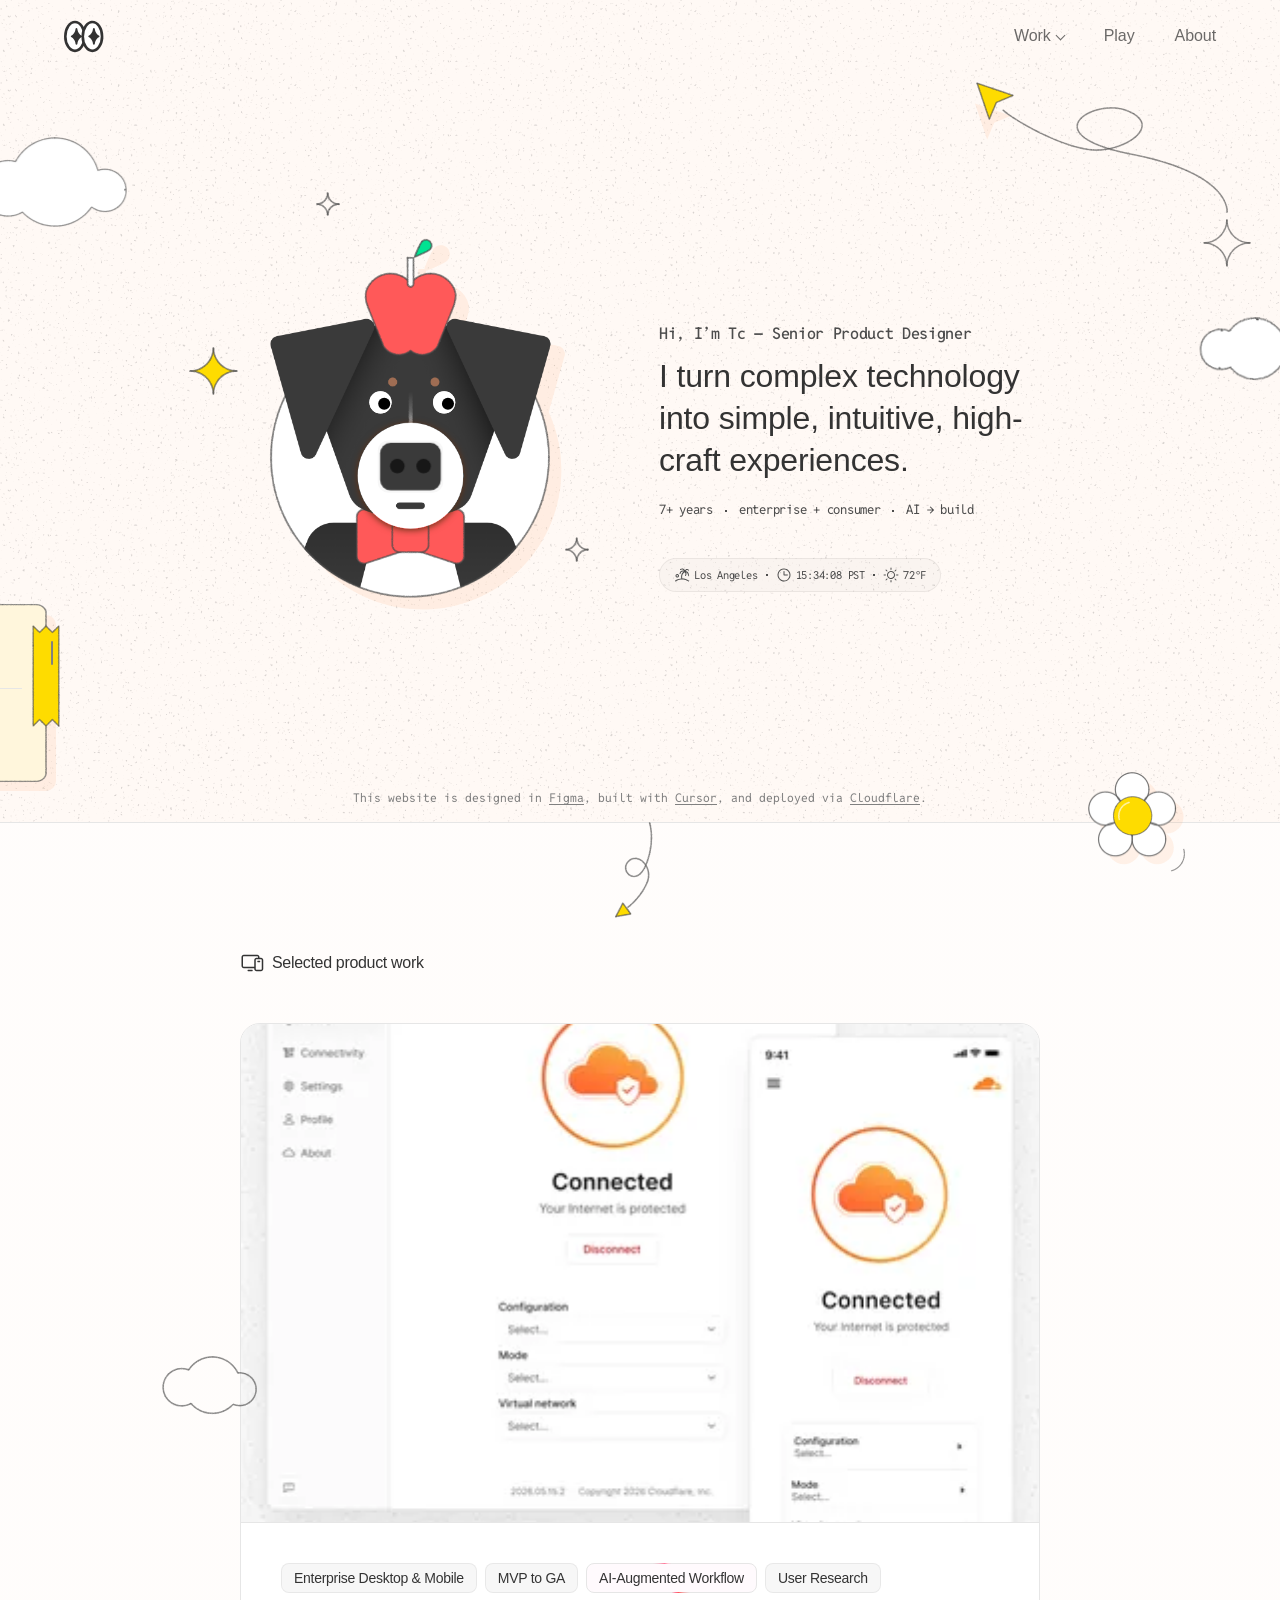
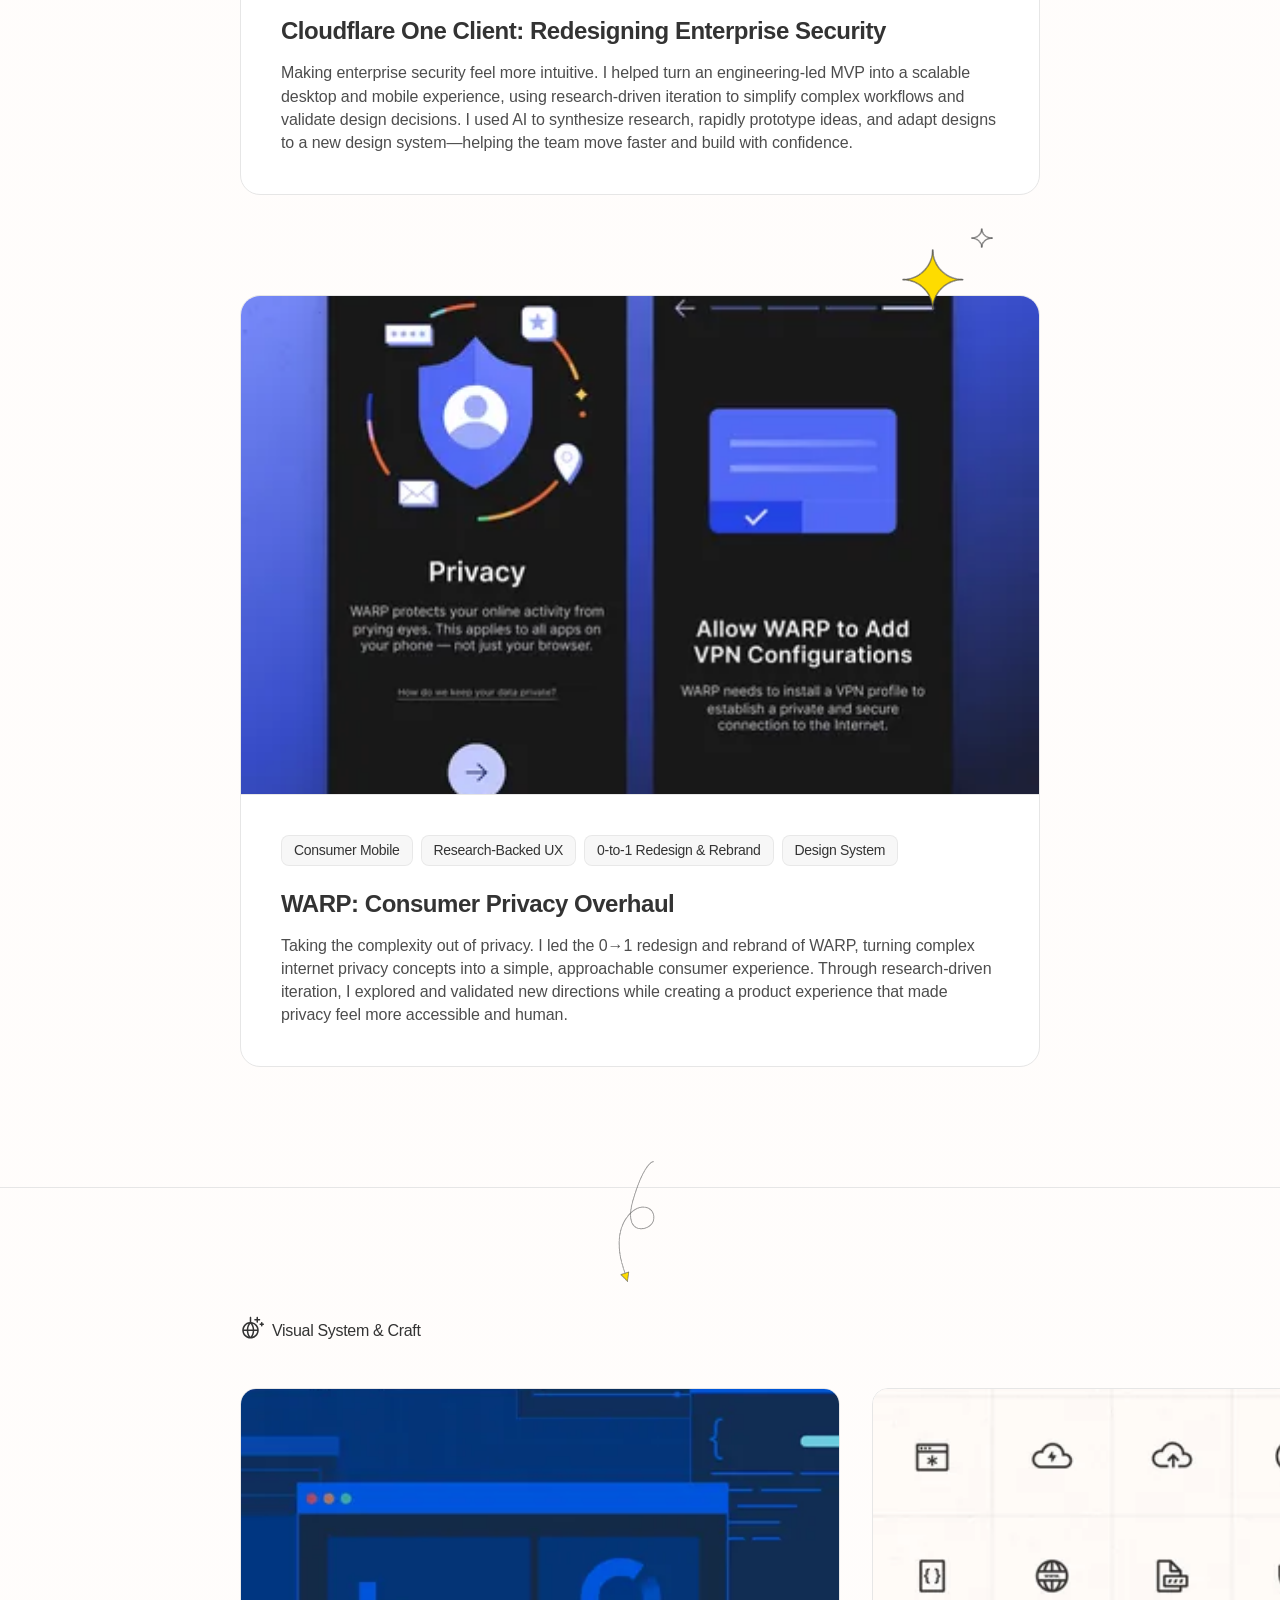
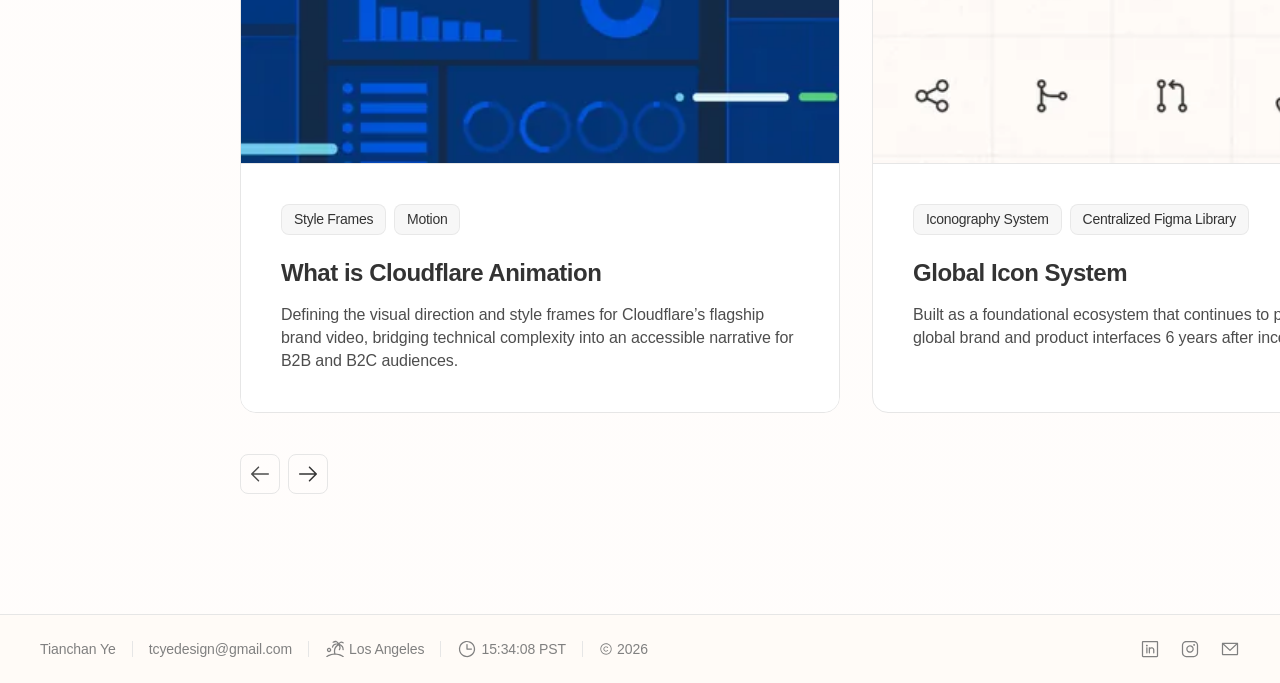
==== commit d32c0531: "Refresh the home hero copy and add meta hover tips with dog blink. Update the dog-adjacent headline " ====
--- a/index.html
+++ b/index.html
@@ -22,9 +22,9 @@
     <link rel="apple-touch-icon" href="assets/icons/apple-touch-icon.png?v=favicon-transparent-20260805">
     <link rel="preconnect" href="https://fonts.googleapis.com">
     <link rel="preconnect" href="https://fonts.gstatic.com" crossorigin>
-    <link href="https://fonts.googleapis.com/css2?family=Capriola&family=Google+Sans+Flex:ital,opsz,wght@0,6..144,400;0,6..144,500;0,6..144,600;0,6..144,700;1,6..144,400&family=Reddit+Mono:wght@400&display=swap" rel="stylesheet">
+    <link href="https://fonts.googleapis.com/css2?family=Capriola&family=Google+Sans+Flex:ital,opsz,wght@0,6..144,400;0,6..144,500;0,6..144,600;0,6..144,700;1,6..144,400&family=Reddit+Mono:wght@400;500&display=swap" rel="stylesheet">
     <link rel="stylesheet" href="css/tokens.css?v=hero-credit-mono-20260807">
-    <link rel="stylesheet" href="css/styles.css?v=work-nav-medium-20260817">
+    <link rel="stylesheet" href="css/styles.css?v=hero-meta-tip-flush-20260910">
     <title>Tc — Work</title>
 </head>
 <body>
@@ -56,7 +56,7 @@
                     >
                     <img
                         class="dog-ig-body dog-ig-overlay"
-                        src="assets/hero/v2/dog-interactive.svg?v=pupil-black-only-20260805"
+                        src="assets/hero/v2/dog-interactive.svg?v=dog-blink-20260910"
                         width="404"
                         height="380"
                         alt=""
@@ -74,12 +74,12 @@
                         href="https://www.instagram.com/noodle.the.aussie/"
                         target="_blank"
                         rel="noopener noreferrer"
-                        aria-label="My creative muse Noodle.the.aussie on Instagram"
+                        aria-label="Chef distraction officer Noodle.the.aussie on Instagram"
                     >
-                        <p class="dog-ig-notes-label">My creative muse</p>
+                        <p class="dog-ig-notes-label">Chef distraction officer</p>
                         <span class="dog-ig-notes-handle">
                             <span class="dog-ig-notes-handle-text">Noodle.the.aussie</span>
-                            <img src="assets/icons/instagram-sm.svg" width="16" height="16" alt="" aria-hidden="true">
+                            <img src="assets/icons/instagram-sm.svg" width="12" height="12" alt="" aria-hidden="true">
                         </span>
                     </a>
                 </div>
@@ -87,11 +87,40 @@
 
             <div class="hero-copy">
                 <div class="hero-copy-text">
-                <h1 class="hero-title">
-                    H<span class="hero-kern-i">i</span><span class="hero-kern-before-comma" aria-hidden="true"></span>, I’m <span class="accent">T<span class="name-c">c</span></span>.
-                </h1>
-                <p class="hero-desc">
-                    Product Designer with 7+ years of experience building enterprise and consumer products. I like taking complicated ideas, untangling the messy bits, and turning them into experiences that feel simple, intuitive, and delightful. AI helps me explore and iterate faster, but craft still matters.
+                <div class="hero-copy-intro">
+                    <p class="hero-tag">Hi, I’m Tc — Senior Product Designer</p>
+                    <h1 class="hero-title">I turn complex technology into simple, intuitive, high-craft experiences.</h1>
+                </div>
+                <p class="hero-meta">
+                    <span class="hero-meta-item">
+                        <span class="hero-meta-term" tabindex="0" aria-describedby="hero-meta-tip-years">7+ years</span>
+                        <span class="hero-meta-tip" id="hero-meta-tip-years" role="tooltip">
+                            <span class="hero-meta-tip-line" aria-hidden="true">
+                                <img src="assets/hero/v2/meta-hover-line.svg?v=elbow-20260910" width="9" height="17" alt="">
+                            </span>
+                            <span class="hero-meta-tip-text">startup → NBCUniversal → Cloudflare</span>
+                        </span>
+                    </span>
+                    <span class="hero-meta-dot" aria-hidden="true"></span>
+                    <span class="hero-meta-item">
+                        <span class="hero-meta-term" tabindex="0" aria-describedby="hero-meta-tip-scope">enterprise + consumer</span>
+                        <span class="hero-meta-tip" id="hero-meta-tip-scope" role="tooltip">
+                            <span class="hero-meta-tip-line" aria-hidden="true">
+                                <img src="assets/hero/v2/meta-hover-line.svg?v=elbow-20260910" width="9" height="17" alt="">
+                            </span>
+                            <span class="hero-meta-tip-text">desktop + mobile</span>
+                        </span>
+                    </span>
+                    <span class="hero-meta-dot" aria-hidden="true"></span>
+                    <span class="hero-meta-item hero-meta-item--end">
+                        <span class="hero-meta-term" tabindex="0" aria-describedby="hero-meta-tip-ai">AI → build</span>
+                        <span class="hero-meta-tip hero-meta-tip--end" id="hero-meta-tip-ai" role="tooltip">
+                            <span class="hero-meta-tip-line" aria-hidden="true">
+                                <img src="assets/hero/v2/meta-hover-line.svg?v=elbow-20260910" width="9" height="17" alt="">
+                            </span>
+                            <span class="hero-meta-tip-text">explore → synthesize → prototype → build</span>
+                        </span>
+                    </span>
                 </p>
                 </div>
                 <div class="live-tag" role="status" aria-label="Los Angeles local time and weather">
@@ -382,6 +411,6 @@
     </div>
 
     <script src="js/site-chrome.js?v=work-nav-medium-20260817" data-active="work" data-base=""></script>
-    <script src="js/hero-interactive.js?v=cloud-idle-float-205-20260814"></script>
+    <script src="js/hero-interactive.js?v=dog-blink-20260910"></script>
 </body>
 </html>
--- a/css/styles.css
+++ b/css/styles.css
@@ -721,7 +721,7 @@
   max-width: 600px;
   display: flex;
   flex-direction: column;
-  gap: 24px;
+  gap: 40px;
   padding-top: 60px;
   order: 2;
 }
@@ -729,8 +729,15 @@
 .hero-copy-text {
   display: flex;
   flex-direction: column;
-  gap: 16px;
-  max-width: 520px;
+  gap: 20px;
+  max-width: 600px;
+}
+
+.hero-copy-intro {
+  display: flex;
+  flex-direction: column;
+  gap: 12px;
+  width: 100%;
 }
 
 .hero-copy > .live-tag {
@@ -740,44 +747,163 @@
   max-width: none;
 }
 
+/* Figma 1052:3359 — Reddit Mono 16 Medium */
+.hero-tag {
+  margin: 0;
+  font-family: var(--font-mono);
+  font-size: 16px;
+  font-weight: var(--font-weight-medium);
+  line-height: normal;
+  letter-spacing: -0.32px;
+  color: var(--text-body);
+}
+
+/* Figma 1052:3360 — Google Sans Flex 32 Medium */
 .hero-title {
   margin: 0;
-  font-family: var(--font-display);
-  font-size: 40px;
-  font-weight: 600;
+  font-family: var(--font-sans);
+  font-size: 32px;
+  font-weight: var(--font-weight-medium);
+  line-height: 1.3;
+  letter-spacing: -0.16px;
+  color: var(--text-strong);
+}
+
+/* Figma 1052:3483 + 1061:3737 — Reddit Mono 13 meta · hover tips */
+.hero-meta {
+  margin: 0;
+  display: flex;
+  flex-wrap: wrap;
+  align-items: center;
+  gap: 12px;
+  font-family: var(--font-mono);
+  font-size: 13px;
+  font-weight: var(--font-weight-regular);
   line-height: normal;
-  letter-spacing: -0.8px;
-  color: var(--text-strong);
-}
-
-.hero-title .accent {
-  color: #ff5959;
-  margin-left: 1px;
-}
-
-/* Explicit spacer — margin on inline glyphs is cancelled by title letter-spacing */
-.hero-title .hero-kern-before-comma {
+  letter-spacing: -0.26px;
+  color: var(--text-body);
+}
+
+.hero-meta-dot {
   display: inline-block;
   width: 2px;
-}
-
-.hero-title .name-c {
-  margin-left: -3px;
-  margin-right: 1px;
-}
-
-.hero-desc {
-  margin: 0;
-  max-width: 520px;
-  font-family: var(--font-sans);
-  font-size: 18px;
-  font-weight: 400;
-  line-height: 28px;
-  letter-spacing: -0.36px;
+  height: 2px;
+  margin-top: 2px;
+  border-radius: 0;
+  background: var(--text-body);
+  flex-shrink: 0;
+}
+
+.hero-meta-item {
+  position: relative;
+  display: inline-flex;
+  align-items: center;
+  flex-shrink: 0;
+}
+
+.hero-meta-term {
+  cursor: default;
+  color: inherit;
+  text-decoration: none;
+  outline: none;
+  white-space: nowrap;
+}
+
+.hero-meta-term:focus-visible {
+  border-radius: 2px;
+  box-shadow: 0 0 0 2px color-mix(in srgb, var(--color-black-normal) 35%, transparent);
+}
+
+.hero-meta-item:hover .hero-meta-term,
+.hero-meta-item:focus-within .hero-meta-term {
   color: var(--text-strong);
-}
-
-/* Figma Live Tag 848:5451 — LA · time · temp — always one horizontal row */
+  text-decoration: none;
+  /* Match meta-hover-line stroke-dasharray="4 2" */
+  background-image: linear-gradient(
+    to right,
+    var(--color-black-normal) 0 4px,
+    transparent 4px 6px
+  );
+  background-size: 6px 1px;
+  background-repeat: repeat-x;
+  background-position: 0 calc(100% - 1px);
+}
+
+/* Figma Hover 1–3 — dashed L + tip under the active term */
+.hero-meta-tip {
+  position: absolute;
+  top: calc(100% - 1px);
+  left: 50%;
+  z-index: 3;
+  display: flex;
+  flex-direction: row;
+  align-items: flex-end;
+  opacity: 0;
+  pointer-events: none;
+  transition: opacity 0.15s ease;
+}
+
+.hero-meta-item:hover .hero-meta-tip,
+.hero-meta-item:focus-within .hero-meta-tip {
+  opacity: 1;
+}
+
+.hero-meta-tip-line {
+  display: block;
+  width: 9px;
+  height: 17px;
+  margin-left: -0.5px;
+  flex-shrink: 0;
+  line-height: 0;
+}
+
+.hero-meta-tip-line img {
+  display: block;
+  width: 9px;
+  height: 17px;
+}
+
+.hero-meta-tip-text {
+  margin: 0 0 0 2px;
+  font-family: var(--font-mono);
+  font-size: 11px;
+  font-weight: var(--font-weight-regular);
+  line-height: 1;
+  letter-spacing: -0.22px;
+  color: var(--text-body);
+  white-space: nowrap;
+  /* Optical center of letters sits on the L’s horizontal bar */
+  transform: translateY(50%);
+}
+
+/* Hover 3 — tip hangs left from “AI → build” */
+.hero-meta-tip--end {
+  left: auto;
+  right: 50%;
+  flex-direction: row-reverse;
+}
+
+.hero-meta-tip--end .hero-meta-tip-line {
+  margin-left: 0;
+  margin-right: -0.5px;
+}
+
+.hero-meta-tip--end .hero-meta-tip-line img {
+  transform: scaleX(-1);
+}
+
+.hero-meta-tip--end .hero-meta-tip-text {
+  margin: 0 2px 0 0;
+  text-align: right;
+}
+
+@media (prefers-reduced-motion: reduce) {
+  .hero-meta-tip {
+    transition: none;
+  }
+}
+
+/* Figma Live Tag 1052:3361 — LA · time · temp — always one horizontal row */
 .live-tag {
   display: inline-flex;
   flex-wrap: nowrap;
@@ -788,14 +914,14 @@
   max-width: none;
   height: auto;
   min-height: 0;
-  padding: 10px 12px;
+  padding: 8px 14px;
   border-radius: 20px;
   border: 1px solid rgba(0, 0, 0, 0.06);
   background: rgba(0, 0, 0, 0.02);
   font-family: var(--font-mono);
-  font-size: 14px;
+  font-size: 11px;
   font-weight: var(--font-weight-regular);
-  letter-spacing: -0.28px;
+  letter-spacing: -0.22px;
   line-height: 1;
   white-space: nowrap;
   color: var(--color-black-normal);
@@ -806,7 +932,7 @@
   flex-wrap: nowrap;
   align-items: center;
   flex-shrink: 0;
-  gap: 8px;
+  gap: 4px;
   white-space: nowrap;
   line-height: 1;
 }
@@ -819,8 +945,8 @@
 }
 
 .live-tag-dot {
-  width: 3px;
-  height: 3px;
+  width: 2px;
+  height: 2px;
   flex-shrink: 0;
   background: var(--color-black-normal);
 }
@@ -1604,14 +1730,15 @@
   transition: opacity 0.28s ease 0.62s;
 }
 
+/* Figma 1052:3394 — Reddit Mono Regular 11 / Black normal */
 .dog-ig-notes-label {
   margin: 0;
-  font-family: var(--font-sans);
-  font-size: 12px;
+  font-family: var(--font-mono);
+  font-size: 11px;
   font-weight: var(--font-weight-regular);
-  line-height: 16px;
-  letter-spacing: -0.24px;
-  color: var(--color-black-strong, #333);
+  line-height: normal;
+  letter-spacing: -0.22px;
+  color: var(--color-black-normal);
   white-space: nowrap;
 }
 
@@ -1619,17 +1746,18 @@
   display: inline-flex;
   align-items: center;
   gap: 4px;
-  color: var(--color-black-strong, #333);
-}
-
+  color: var(--color-black-normal);
+}
+
+/* Figma 1052:3397 — Reddit Mono Regular 11 underline */
 .dog-ig-notes-handle-text {
-  font-family: var(--font-sans);
-  font-size: 12px;
+  font-family: var(--font-mono);
+  font-size: 11px;
   font-weight: var(--font-weight-regular);
-  line-height: 16px;
-  letter-spacing: -0.24px;
+  line-height: normal;
+  letter-spacing: -0.22px;
   text-decoration: underline;
-  text-underline-offset: 2px;
+  text-underline-position: from-font;
   text-decoration-skip-ink: none;
   border-radius: 3px;
   padding: 1px 3px;
@@ -1646,9 +1774,9 @@
 
 .dog-ig-notes-handle img {
   display: block;
-  width: 16px;
-  height: 16px;
-  flex: 0 0 16px;
+  width: 12px;
+  height: 12px;
+  flex: 0 0 12px;
 }
 
 @media (prefers-reduced-motion: reduce) {
@@ -2448,9 +2576,9 @@
   }
 
   .hero-title {
-    font-size: 40px;
-    font-weight: 600;
-    line-height: normal;
+    font-size: 28px;
+    font-weight: var(--font-weight-medium);
+    line-height: 1.3;
   }
 
   .hero-devices,
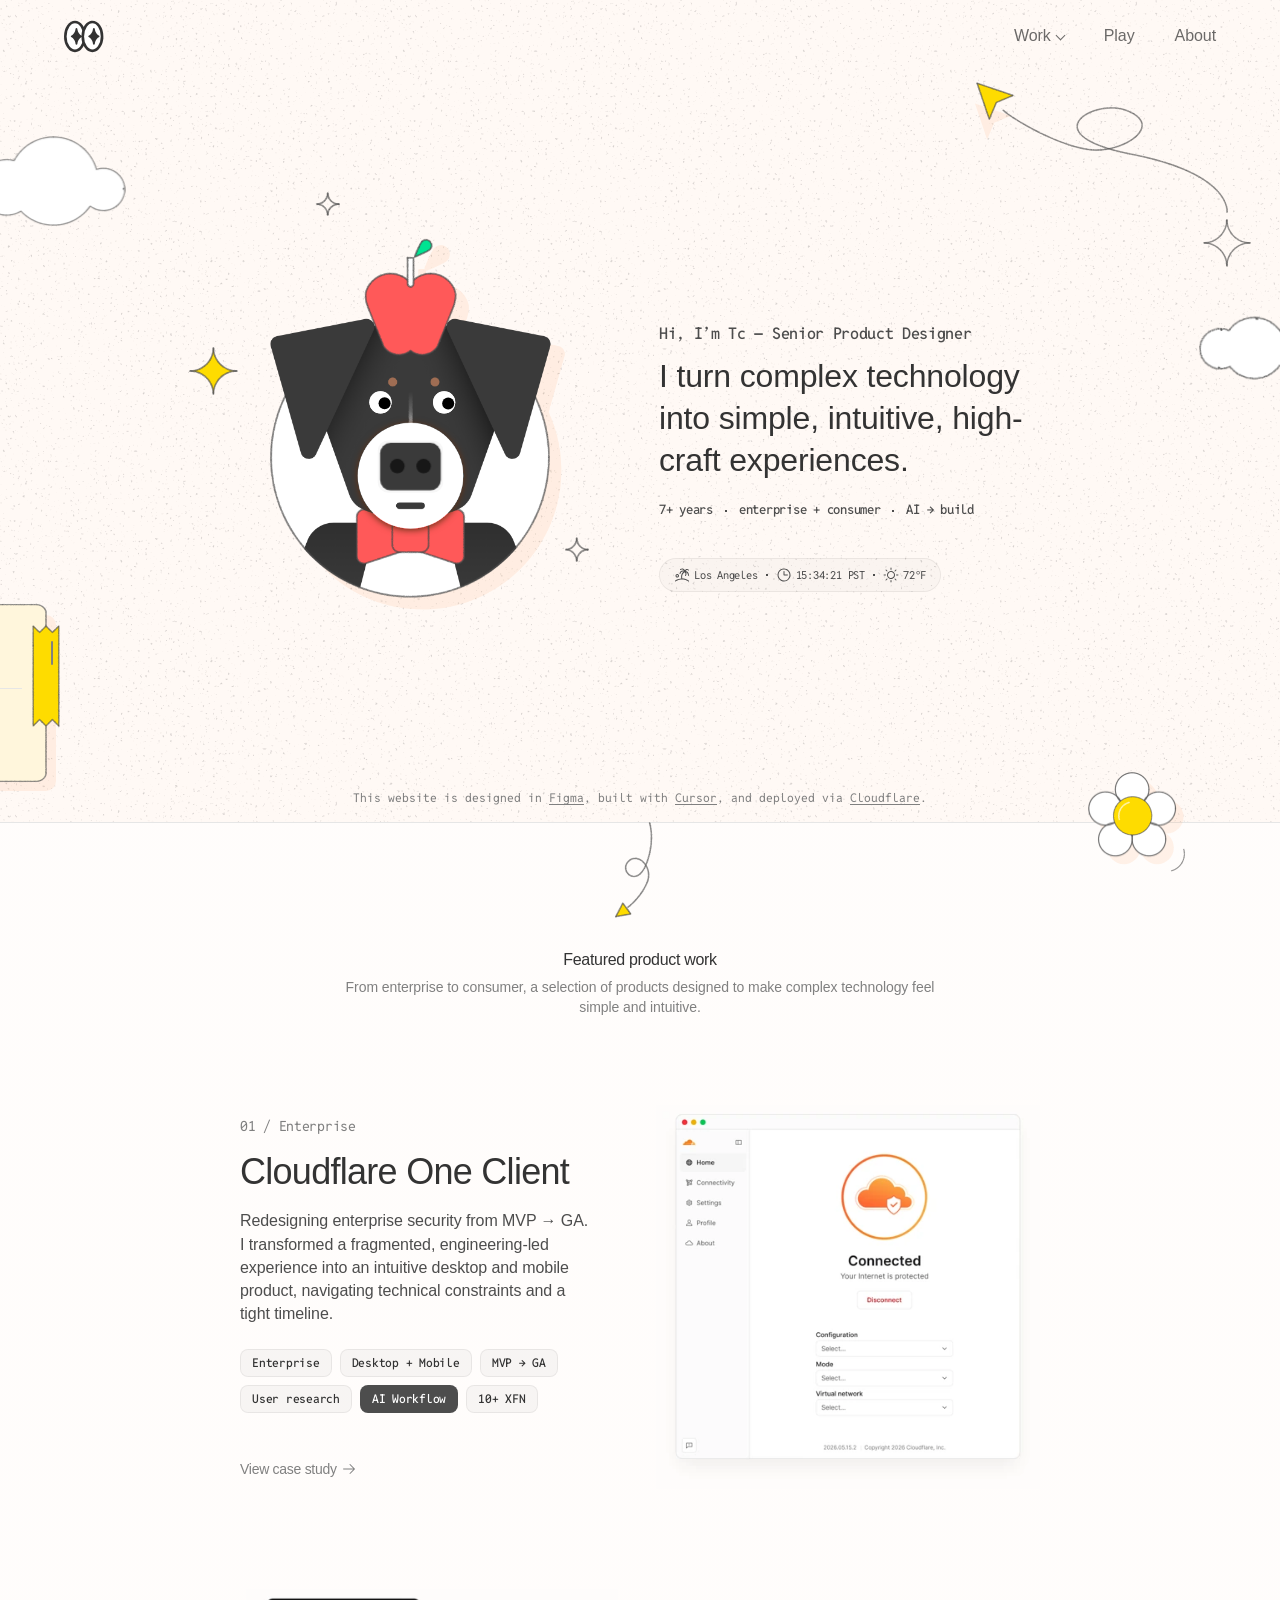
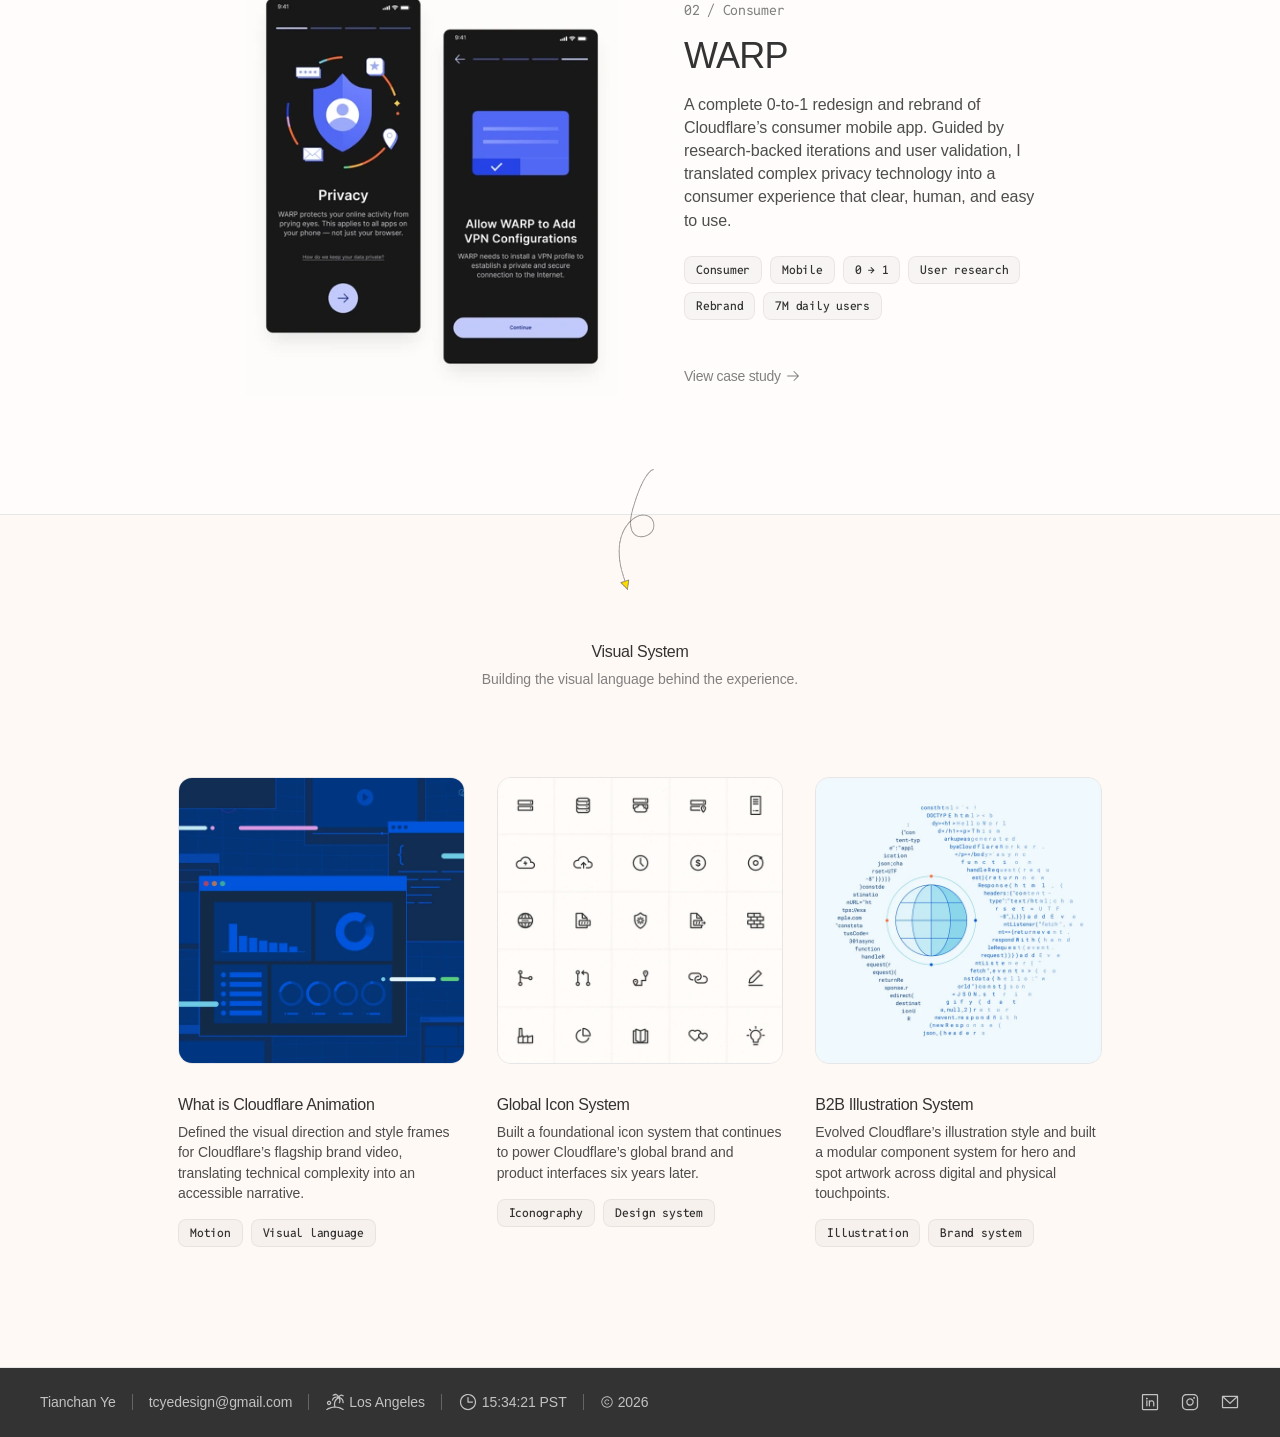
==== commit 3c021e40: "Ship homepage polish, synced project tags, and cover crop fixes. Align case-study tags with home, sw" ====
--- a/index.html
+++ b/index.html
@@ -23,8 +23,8 @@
     <link rel="preconnect" href="https://fonts.googleapis.com">
     <link rel="preconnect" href="https://fonts.gstatic.com" crossorigin>
     <link href="https://fonts.googleapis.com/css2?family=Capriola&family=Google+Sans+Flex:ital,opsz,wght@0,6..144,400;0,6..144,500;0,6..144,600;0,6..144,700;1,6..144,400&family=Reddit+Mono:wght@400;500&display=swap" rel="stylesheet">
-    <link rel="stylesheet" href="css/tokens.css?v=hero-credit-mono-20260807">
-    <link rel="stylesheet" href="css/styles.css?v=hero-meta-tip-flush-20260910">
+    <link rel="stylesheet" href="css/tokens.css?v=titles-medium-20260911">
+    <link rel="stylesheet" href="css/styles.css?v=cursor-90-20260911">
     <title>Tc — Work</title>
 </head>
 <body>
@@ -196,14 +196,32 @@
         </div>
 
         <section class="section section-product" id="work">
-            <div class="section-header section-header-inline">
-                <img src="assets/icons/devices.svg" width="24" height="24" alt="" loading="lazy" decoding="async">
-                <h2>Selected product work</h2>
+            <div class="section-header section-header-centered">
+                <h2>Featured product work</h2>
+                <p>From enterprise to consumer, a selection of products designed to make complex technology feel simple and intuitive.</p>
             </div>
 
             <div class="project-block project-block-cf1">
-                <img class="project-deco deco-cloud-3" src="assets/hero/v2/cloud-3-outline.svg?v=stroke-texture-2px-20260808" width="96" height="59" alt="" aria-hidden="true" loading="lazy" decoding="async">
-                <div class="project">
+                <div class="project project--split">
+                    <div class="project-meta">
+                        <div class="project-copy">
+                            <p class="project-eyebrow">01 / Enterprise</p>
+                            <h3><a class="project-title-link" href="projects/cloudflare-one-client.html">Cloudflare One Client</a></h3>
+                            <p>Redesigning enterprise security from MVP → GA. I transformed a fragmented, engineering-led experience into an intuitive desktop and mobile product, navigating technical constraints and a tight timeline.</p>
+                            <div class="tag-group">
+                                <span class="chip">Enterprise</span>
+                                <span class="chip">Desktop + Mobile</span>
+                                <span class="chip">MVP → GA</span>
+                                <span class="chip">User research</span>
+                                <span class="chip chip--filled">AI Workflow</span>
+                                <span class="chip">10+ XFN</span>
+                            </div>
+                        </div>
+                        <a class="project-cta" href="projects/cloudflare-one-client.html">
+                            <span>View case study</span>
+                            <img class="project-cta-arrow" src="assets/icons/arrow-right-cta.svg?v=currentColor-20260910" width="16" height="16" alt="" loading="lazy" decoding="async">
+                        </a>
+                    </div>
                     <a class="project-link project-cover-link" href="projects/cloudflare-one-client.html">
                         <div class="project-image">
                             <div class="project-cover-frame">
@@ -211,206 +229,192 @@
                                     <source
                                         media="(max-width: 700px)"
                                         type="image/webp"
-                                        srcset="assets/projects/cover-cf1-square-400w.webp?v=mobile-square-20260808 400w, assets/projects/cover-cf1-square.webp?v=mobile-square-20260808 800w"
+                                        srcset="assets/projects/cover-cf1-home-v2-square-400w.webp?v=mobile-2x-20260911 400w, assets/projects/cover-cf1-home-v2-square-800w.webp?v=mobile-2x-20260911 800w, assets/projects/cover-cf1-home-v2-square-1028w.webp?v=mobile-2x-20260911 1028w"
                                         sizes="92vw"
                                     >
                                     <source
                                         media="(max-width: 700px)"
-                                        srcset="assets/projects/cover-cf1-square.png?v=mobile-square-20260808"
+                                        srcset="assets/projects/cover-cf1-home-v2-square.png?v=mobile-2x-20260911"
                                     >
                                     <source
                                         type="image/webp"
-                                        srcset="assets/projects/cover-cf1-480w.webp?v=no-outline-20260808 480w, assets/projects/cover-cf1-960w.webp?v=no-outline-20260808 960w, assets/projects/cover-cf1-1920w.webp?v=no-outline-20260808 1920w"
-                                        sizes="960px"
-                                    >
-                                    <img class="project-cover" src="assets/projects/cover-cf1.png?v=no-outline-20260808" alt="Cloudflare One Client project preview" width="960" height="600" loading="lazy" decoding="async">
+                                        srcset="assets/projects/cover-cf1-home-v2-460w.webp?v=figma-1066-5224 460w, assets/projects/cover-cf1-home-v2-920w.webp?v=figma-1066-5224 920w, assets/projects/cover-cf1-home-v2.webp?v=figma-1066-5224 1028w"
+                                        sizes="460px"
+                                    >
+                                    <img class="project-cover" src="assets/projects/cover-cf1-home-v2.png?v=figma-1066-5224" alt="Cloudflare One Client project preview" width="1028" height="1028" loading="lazy" decoding="async">
                                 </picture>
                             </div>
                         </div>
                     </a>
+                </div>
+            </div>
+
+            <div class="project-block project-block-warp">
+                <div class="project project--split project--split-reverse">
                     <div class="project-meta">
-                        <div class="tag-group">
-                            <span class="chip">Enterprise Desktop &amp; Mobile</span>
-                            <span class="chip">MVP to GA</span>
-                            <span class="chip chip--ai">AI-Augmented Workflow</span>
-                            <span class="chip">User Research</span>
-                        </div>
                         <div class="project-copy">
-                            <h3><a class="project-title-link" href="projects/cloudflare-one-client.html">Cloudflare One Client: Redesigning Enterprise Security</a></h3>
-                            <p>Making enterprise security feel more intuitive. I helped turn an engineering-led MVP into a scalable desktop and mobile experience, using research-driven iteration to simplify complex workflows and validate design decisions. I used AI to synthesize research, rapidly prototype ideas, and adapt designs to a new design system—helping the team move faster and build with confidence.</p>
-                        </div>
-                    </div>
-                </div>
-            </div>
-
-            <div class="project-block project-block-warp">
-                <img class="project-deco project-star-4" src="assets/hero/v2/star2.svg?v=stroke-texture-2px-20260808" width="24" height="24" alt="" aria-hidden="true" loading="lazy" decoding="async">
-                <img class="project-deco project-star-3" src="assets/hero/v2/project-star.svg?v=stroke-texture-2px-20260808" width="58" height="58" alt="" aria-hidden="true" loading="lazy" decoding="async">
-                <div class="project">
-                    <a class="project-link project-cover-link" href="projects/warp.html">
+                            <p class="project-eyebrow">02 / Consumer</p>
+                            <h3><a class="project-title-link" href="projects/warp.html">WARP</a></h3>
+                            <p>A complete 0-to-1 redesign and rebrand of Cloudflare’s consumer mobile app. Guided by research-backed iterations and user validation, I translated complex privacy technology into a consumer experience that clear, human, and easy to use.</p>
+                            <div class="tag-group">
+                                <span class="chip">Consumer</span>
+                                <span class="chip">Mobile</span>
+                                <span class="chip">0 → 1</span>
+                                <span class="chip">User research</span>
+                                <span class="chip">Rebrand</span>
+                                <span class="chip">7M daily users</span>
+                            </div>
+                        </div>
+                        <a class="project-cta" href="projects/warp.html">
+                            <span>View case study</span>
+                            <img class="project-cta-arrow" src="assets/icons/arrow-right-cta.svg?v=currentColor-20260910" width="16" height="16" alt="" loading="lazy" decoding="async">
+                        </a>
+                    </div>
+                    <a class="project-link project-cover-link" href="projects/warp.html" data-cover-cursor="light">
                         <div class="project-image">
                             <div class="project-cover-frame">
                                 <picture class="project-cover-picture">
                                     <source
                                         media="(max-width: 700px)"
                                         type="image/webp"
-                                        srcset="assets/projects/cover-warp-square-400w.webp?v=mobile-square-20260808 400w, assets/projects/cover-warp-square.webp?v=mobile-square-20260808 800w"
+                                        srcset="assets/projects/cover-warp-home-v2-460w.webp?v=warp-full-20260911 460w, assets/projects/cover-warp-home-v2-920w.webp?v=warp-full-20260911 920w, assets/projects/cover-warp-home-v2.webp?v=warp-full-20260911 1051w"
                                         sizes="92vw"
                                     >
                                     <source
                                         media="(max-width: 700px)"
-                                        srcset="assets/projects/cover-warp-square.png?v=mobile-square-20260808"
+                                        srcset="assets/projects/cover-warp-home-v2.png?v=warp-full-20260911"
                                     >
                                     <source
                                         type="image/webp"
-                                        srcset="assets/projects/cover-warp-480w.webp?v=square-20260807 480w, assets/projects/cover-warp-960w.webp?v=square-20260807 960w, assets/projects/cover-warp-1920w.webp?v=square-20260807 1920w"
-                                        sizes="960px"
-                                    >
-                                    <img class="project-cover" src="assets/projects/cover-warp.png" alt="WARP project preview" width="960" height="600" loading="lazy" decoding="async">
+                                        srcset="assets/projects/cover-warp-home-v2-460w.webp?v=figma-1066-5470 460w, assets/projects/cover-warp-home-v2-920w.webp?v=figma-1066-5470 920w, assets/projects/cover-warp-home-v2.webp?v=figma-1066-5470 1051w"
+                                        sizes="460px"
+                                    >
+                                    <img class="project-cover" src="assets/projects/cover-warp-home-v2.png?v=figma-1066-5470" alt="WARP project preview" width="964" height="1051" loading="lazy" decoding="async">
                                 </picture>
                             </div>
                         </div>
                     </a>
-                    <div class="project-meta">
-                        <div class="tag-group">
-                            <span class="chip">Consumer Mobile</span>
-                            <span class="chip">Research-Backed UX</span>
-                            <span class="chip">0-to-1 Redesign &amp; Rebrand</span>
-                            <span class="chip">Design System</span>
-                        </div>
-                        <div class="project-copy">
-                            <h3><a class="project-title-link" href="projects/warp.html">WARP: Consumer Privacy Overhaul</a></h3>
-                            <p>Taking the complexity out of privacy. I led the 0→1 redesign and rebrand of WARP, turning complex internet privacy concepts into a simple, approachable consumer experience. Through research-driven iteration, I explored and validated new directions while creating a product experience that made privacy feel more accessible and human.</p>
-                        </div>
-                    </div>
                 </div>
             </div>
             <img class="section-deco deco-arrow-3" src="assets/hero/v2/arrow-3.svg?v=stroke-texture-2px-20260808" width="141" height="139" alt="" aria-hidden="true" loading="lazy" decoding="async">
         </section>
 
         <section class="section" id="visual">
-            <div class="section-header section-header-inline">
-                <img src="assets/icons/disco-ball.svg" width="24" height="24" alt="" loading="lazy" decoding="async">
-                <h2>Visual System &amp; Craft</h2>
-            </div>
-
-            <div class="craft-carousel" data-craft-carousel>
-                <div class="craft-viewport">
-                    <div class="craft-track">
-                        <article class="craft-card">
-                            <a class="project-link craft-card-media-link" href="projects/what-is-cloudflare.html">
-                                <div class="craft-card-media">
-                                    <picture>
-                                        <source
-                                            media="(max-width: 700px)"
-                                            type="image/webp"
-                                            srcset="assets/projects/cover-animation-square-400w.webp?v=mobile-square-20260808 400w, assets/projects/cover-animation-square.webp?v=mobile-square-20260808 800w"
-                                            sizes="92vw"
-                                        >
-                                        <source
-                                            media="(max-width: 700px)"
-                                            srcset="assets/projects/cover-animation-square.png?v=mobile-square-20260808"
-                                        >
-                                        <source
-                                            type="image/webp"
-                                            srcset="assets/projects/cover-animation-640w.webp?v=square-20260807 640w, assets/projects/cover-animation-1280w.webp?v=square-20260807 1280w, assets/projects/cover-animation-1920w.webp?v=square-20260807 1920w"
-                                            sizes="600px"
-                                        >
-                                        <img src="assets/projects/cover-animation.png" alt="What is Cloudflare Animation preview" width="640" height="400" loading="eager" decoding="async">
-                                    </picture>
-                                </div>
-                            </a>
-                            <div class="craft-card-meta">
-                                <div class="tag-group">
-                                    <span class="chip">Style Frames</span>
-                                    <span class="chip">Motion</span>
-                                </div>
-                                <h3><a class="project-title-link" href="projects/what-is-cloudflare.html">What is Cloudflare Animation</a></h3>
-                                <p>Defining the visual direction and style frames for Cloudflare’s flagship brand video, bridging technical complexity into an accessible narrative for B2B and B2C audiences.</p>
-                            </div>
-                        </article>
-                        <article class="craft-card">
-                            <a class="project-link craft-card-media-link" href="projects/global-icon-system.html">
-                                <div class="craft-card-media">
-                                    <picture>
-                                        <source
-                                            media="(max-width: 700px)"
-                                            type="image/webp"
-                                            srcset="assets/projects/cover-icon-square-400w.webp?v=no-outline-20260808 400w, assets/projects/cover-icon-square.webp?v=no-outline-20260808 800w"
-                                            sizes="92vw"
-                                        >
-                                        <source
-                                            media="(max-width: 700px)"
-                                            srcset="assets/projects/cover-icon-square.png?v=no-outline-20260808"
-                                        >
-                                        <source
-                                            type="image/webp"
-                                            srcset="assets/hero/v2/Cover_Icon-640w.webp?v=no-outline-20260808 640w, assets/hero/v2/Cover_Icon-1200w.webp?v=no-outline-20260808 1200w"
-                                            sizes="600px"
-                                        >
-                                        <img src="assets/hero/v2/Cover_Icon.png?v=no-outline-20260808" alt="Global Icon System preview" width="640" height="400" loading="eager" decoding="async">
-                                    </picture>
-                                </div>
-                            </a>
-                            <div class="craft-card-meta">
-                                <div class="tag-group">
-                                    <span class="chip">Iconography System</span>
-                                    <span class="chip">Centralized Figma Library</span>
-                                </div>
-                                <h3><a class="project-title-link" href="projects/global-icon-system.html">Global Icon System</a></h3>
-                                <p>Built as a foundational ecosystem that continues to power Cloudflare’s global brand and product interfaces 6 years after inception.</p>
-                            </div>
-                        </article>
-                        <article class="craft-card">
-                            <a class="project-link craft-card-media-link" href="projects/b2b-illustration-system.html">
-                                <div class="craft-card-media">
-                                    <picture>
-                                        <source
-                                            media="(max-width: 700px)"
-                                            type="image/webp"
-                                            srcset="assets/projects/cover-illustration-square-400w.webp?v=no-outline-20260808 400w, assets/projects/cover-illustration-square.webp?v=no-outline-20260808 800w"
-                                            sizes="92vw"
-                                        >
-                                        <source
-                                            media="(max-width: 700px)"
-                                            srcset="assets/projects/cover-illustration-square.png?v=no-outline-20260808"
-                                        >
-                                        <source
-                                            type="image/webp"
-                                            srcset="assets/hero/v2/Cover_Illustration-640w.webp?v=hires-20260805 640w, assets/hero/v2/Cover_Illustration-960w.webp?v=hires-20260805 960w"
-                                            sizes="600px"
-                                        >
-                                        <img src="assets/hero/v2/Cover_Illustration.png?v=figma-310-941-tiles-20260804" alt="B2B Illustration System preview" width="640" height="400" loading="eager" decoding="async">
-                                    </picture>
-                                </div>
-                            </a>
-                            <div class="craft-card-meta">
-                                <div class="tag-group">
-                                    <span class="chip">Brand System</span>
-                                    <span class="chip">Enterprise Scale</span>
-                                    <span class="chip">Modular Systems</span>
-                                </div>
-                                <h3><a class="project-title-link" href="projects/b2b-illustration-system.html">B2B Illustration System</a></h3>
-                                <p>Explored and evolved Cloudflare’s enterprise illustration style. Built as a modular component library, designers can easily assemble reusable pieces into hero and spot artwork across digital and physical touchpoints.</p>
-                            </div>
-                        </article>
-                    </div>
-                </div>
-                <div class="craft-nav">
-                    <button class="craft-nav-btn" type="button" data-craft-prev aria-label="Previous craft projects">
-                        <img src="assets/hero/v2/craft-arrow-left.svg" alt="" width="16" height="16" loading="lazy" decoding="async">
-                    </button>
-                    <button class="craft-nav-btn" type="button" data-craft-next aria-label="Next craft projects">
-                        <img src="assets/hero/v2/craft-arrow-right.svg" alt="" width="16" height="16" loading="lazy" decoding="async">
-                    </button>
-                </div>
+            <div class="section-header section-header-centered">
+                <h2>Visual System</h2>
+                <p>Building the visual language behind the experience.</p>
+            </div>
+
+            <div class="craft-grid">
+                <article class="craft-card">
+                    <a class="project-link craft-card-media-link" href="projects/what-is-cloudflare.html" data-cover-cursor="light">
+                        <div class="craft-card-media">
+                            <picture>
+                                <source
+                                    media="(max-width: 700px)"
+                                    type="image/webp"
+                                    srcset="assets/projects/cover-animation-home-v2-square-400w.webp?v=mobile-2x-20260911 400w, assets/projects/cover-animation-home-v2-square-800w.webp?v=mobile-2x-20260911 800w, assets/projects/cover-animation-home-v2-square-1020w.webp?v=mobile-2x-20260911 1020w"
+                                    sizes="92vw"
+                                >
+                                <source
+                                    media="(max-width: 700px)"
+                                    srcset="assets/projects/cover-animation-home-v2-square.png?v=mobile-2x-20260911"
+                                >
+                                <source
+                                    type="image/webp"
+                                    srcset="assets/projects/cover-animation-home-v2-300w.webp?v=mobile-2x-20260911 300w, assets/projects/cover-animation-home-v2-600w.webp?v=mobile-2x-20260911 600w, assets/projects/cover-animation-home-v2.webp?v=mobile-2x-20260911 900w"
+                                    sizes="340px"
+                                >
+                                <img src="assets/projects/cover-animation-home-v2.png?v=mobile-2x-20260911" alt="What is Cloudflare Animation preview" width="900" height="900" loading="eager" decoding="async">
+                            </picture>
+                        </div>
+                    </a>
+                    <div class="craft-card-meta">
+                        <div class="craft-card-copy">
+                            <h3><a class="project-title-link" href="projects/what-is-cloudflare.html">What is Cloudflare Animation</a></h3>
+                            <p>Defined the visual direction and style frames for Cloudflare’s flagship brand video, translating technical complexity into an accessible narrative.</p>
+                        </div>
+                        <div class="tag-group">
+                            <span class="chip">Motion</span>
+                            <span class="chip">Visual language</span>
+                        </div>
+                    </div>
+                </article>
+                <article class="craft-card">
+                    <a class="project-link craft-card-media-link" href="projects/global-icon-system.html">
+                        <div class="craft-card-media craft-card-media--icon">
+                            <picture>
+                                <source
+                                    media="(max-width: 700px)"
+                                    type="image/webp"
+                                    srcset="assets/projects/cover-icon-home-v2-square-400w.webp?v=figma-1070-6444-fix-20260911 400w, assets/projects/cover-icon-home-v2-square-800w.webp?v=figma-1070-6444-fix-20260911 800w, assets/projects/cover-icon-home-v2-square-1020w.webp?v=figma-1070-6444-fix-20260911 1020w"
+                                    sizes="92vw"
+                                >
+                                <source
+                                    media="(max-width: 700px)"
+                                    srcset="assets/projects/cover-icon-home-v2-square.png?v=figma-1070-6444-fix-20260911"
+                                >
+                                <source
+                                    type="image/webp"
+                                    srcset="assets/projects/cover-icon-home-v2-300w.webp?v=figma-1070-6444-fix-20260911 300w, assets/projects/cover-icon-home-v2-600w.webp?v=figma-1070-6444-fix-20260911 600w, assets/projects/cover-icon-home-v2.webp?v=figma-1070-6444-fix-20260911 900w"
+                                    sizes="340px"
+                                >
+                                <img src="assets/projects/cover-icon-home-v2.png?v=figma-1070-6444-fix-20260911" alt="Global Icon System preview" width="900" height="900" loading="eager" decoding="async">
+                            </picture>
+                        </div>
+                    </a>
+                    <div class="craft-card-meta">
+                        <div class="craft-card-copy">
+                            <h3><a class="project-title-link" href="projects/global-icon-system.html">Global Icon System</a></h3>
+                            <p>Built a foundational icon system that continues to power Cloudflare’s global brand and product interfaces six years later.</p>
+                        </div>
+                        <div class="tag-group">
+                            <span class="chip">Iconography</span>
+                            <span class="chip">Design system</span>
+                        </div>
+                    </div>
+                </article>
+                <article class="craft-card">
+                    <a class="project-link craft-card-media-link" href="projects/b2b-illustration-system.html">
+                        <div class="craft-card-media">
+                            <picture>
+                                <source
+                                    media="(max-width: 700px)"
+                                    type="image/webp"
+                                    srcset="assets/projects/cover-illustration-home-v2-square-400w.webp?v=mobile-2x-20260911 400w, assets/projects/cover-illustration-home-v2-square-800w.webp?v=mobile-2x-20260911 800w, assets/projects/cover-illustration-home-v2-square-1020w.webp?v=mobile-2x-20260911 1020w"
+                                    sizes="92vw"
+                                >
+                                <source
+                                    media="(max-width: 700px)"
+                                    srcset="assets/projects/cover-illustration-home-v2-square.png?v=mobile-2x-20260911"
+                                >
+                                <source
+                                    type="image/webp"
+                                    srcset="assets/projects/cover-illustration-home-v2-300w.webp?v=mobile-2x-20260911 300w, assets/projects/cover-illustration-home-v2-600w.webp?v=mobile-2x-20260911 600w, assets/projects/cover-illustration-home-v2.webp?v=mobile-2x-20260911 900w"
+                                    sizes="340px"
+                                >
+                                <img src="assets/projects/cover-illustration-home-v2.png?v=mobile-2x-20260911" alt="B2B Illustration System preview" width="900" height="900" loading="eager" decoding="async">
+                            </picture>
+                        </div>
+                    </a>
+                    <div class="craft-card-meta">
+                        <div class="craft-card-copy">
+                            <h3><a class="project-title-link" href="projects/b2b-illustration-system.html">B2B Illustration System</a></h3>
+                            <p>Evolved Cloudflare’s illustration style and built a modular component system for hero and spot artwork across digital and physical touchpoints.</p>
+                        </div>
+                        <div class="tag-group">
+                            <span class="chip">Illustration</span>
+                            <span class="chip">Brand system</span>
+                        </div>
+                    </div>
+                </article>
             </div>
         </section>
 
         <footer class="site-footer" data-site-footer></footer>
     </div>
 
-    <script src="js/site-chrome.js?v=work-nav-medium-20260817" data-active="work" data-base=""></script>
-    <script src="js/hero-interactive.js?v=dog-blink-20260910"></script>
+    <script src="js/site-chrome.js?v=view-only-20260911" data-active="work" data-base=""></script>
+    <script src="js/hero-interactive.js?v=star-group-20260910"></script>
 </body>
 </html>
--- a/css/tokens.css
+++ b/css/tokens.css
@@ -63,37 +63,38 @@
   --font-weight-light: 300;
   --font-weight-regular: 400;
   --font-weight-medium: 500;
-  --font-weight-semibold: 600;
-  --font-weight-bold: 700;
+  /* Site uses Medium only — keep token name for legacy refs, resolve to 500 */
+  --font-weight-semibold: var(--font-weight-medium);
+  --font-weight-bold: var(--font-weight-medium);
 
   /* ——— Text styles (from Figma Google Sans Flex) ——— */
 
-  /* Hero title — 64 Semibold / -1.28 */
+  /* Hero title — 64 Medium / -1.28 */
   --text-hero-size: clamp(40px, 4.5vw, 64px);
-  --text-hero-weight: var(--font-weight-semibold);
+  --text-hero-weight: var(--font-weight-medium);
   --text-hero-line: 1.19;
   --text-hero-tracking: -1.28px;
 
-  /* Name accent (Tc) — Capriola Semibold / -2% */
+  /* Name accent (Tc) — Capriola Medium / -2% */
   --text-name-family: var(--font-display);
-  --text-name-weight: var(--font-weight-semibold);
+  --text-name-weight: var(--font-weight-medium);
   --text-name-tracking: -0.8px;
 
-  /* Page title (project h1) — 40 Semibold / -0.8 / lh ~1.252 */
+  /* Page title (project h1) — 40 Medium / -0.8 / lh ~1.252 */
   --text-display-size: 40px;
-  --text-display-weight: var(--font-weight-semibold);
+  --text-display-weight: var(--font-weight-medium);
   --text-display-line: 1.252;
   --text-display-tracking: -0.8px;
 
-  /* Section header (h2) — 32 Semibold / -0.64 / lh ~1.252 */
+  /* Section header (h2) — 32 Medium / -0.64 / lh ~1.252 */
   --text-title-lg-size: 32px;
-  --text-title-lg-weight: var(--font-weight-semibold);
+  --text-title-lg-weight: var(--font-weight-medium);
   --text-title-lg-line: 1.252;
   --text-title-lg-tracking: -0.64px;
 
-  /* Subhead / project card title — 24 Semibold / -0.48 / lh ~1.252 */
+  /* Subhead / project card title — 24 Medium / -0.48 / lh ~1.252 */
   --text-title-md-size: 24px;
-  --text-title-md-weight: var(--font-weight-semibold);
+  --text-title-md-weight: var(--font-weight-medium);
   --text-title-md-line: 1.252;
   --text-title-md-tracking: -0.48px;
 
@@ -145,6 +146,8 @@
   --text-note-tracking: -0.28px;
 
   --max: 1440px;
+  /* Sticky header: py 20 + logo (40 × 32/39) + 1px border */
+  --site-header-height: calc(40px + (40px * 32 / 39) + 1px);
 }
 
 /* ——— Text style utilities ——— */
--- a/css/styles.css
+++ b/css/styles.css
@@ -11,7 +11,7 @@
   overflow-x: clip;
   max-width: 100%;
   /* Overscroll / rubber-band below footer matches footer fill (not bare white). */
-  background-color: color-mix(in srgb, var(--color-cream) 40%, #fff);
+  background-color: var(--color-black-strong, #333);
 }
 
 body {
@@ -404,6 +404,10 @@
   width: 100vw;
   max-width: 100vw;
   margin-left: calc(50% - 50vw);
+  /* Sit under the sticky header so hide/show-on-scroll never flashes body white
+     between nav and hero (header still occupies flow height above this band). */
+  margin-top: calc(-1 * var(--site-header-height));
+  padding-top: var(--site-header-height);
   /* Figma 848:7376 Noise — #FFF9F5 + fractalNoise tile (rgba(56,56,56,0.2)) */
   background-color: #fff9f5;
   background-image: url("../assets/hero/v2/hero-noise.png?v=figma-848-7376-20260809");
@@ -770,6 +774,7 @@
 }
 
 /* Figma 1052:3483 + 1061:3737 — Reddit Mono 13 meta · hover tips */
+/* Figma 1062:4992 / 4995 / 4998 — Reddit Mono Medium 13 / -2% */
 .hero-meta {
   margin: 0;
   display: flex;
@@ -778,10 +783,18 @@
   gap: 12px;
   font-family: var(--font-mono);
   font-size: 13px;
-  font-weight: var(--font-weight-regular);
+  font-weight: var(--font-weight-medium);
   line-height: normal;
   letter-spacing: -0.26px;
   color: var(--text-body);
+}
+
+.hero-meta-item {
+  position: relative;
+  display: inline-flex;
+  align-items: center;
+  flex-shrink: 0;
+  transition: opacity 0.15s ease;
 }
 
 .hero-meta-dot {
@@ -792,18 +805,28 @@
   border-radius: 0;
   background: var(--text-body);
   flex-shrink: 0;
-}
-
-.hero-meta-item {
-  position: relative;
-  display: inline-flex;
-  align-items: center;
-  flex-shrink: 0;
+  transition: opacity 0.15s ease;
+}
+
+/* Dim the rest of the tagline while one term is active */
+.hero-meta:has(.hero-meta-item:hover) .hero-meta-item,
+.hero-meta:has(.hero-meta-item:focus-within) .hero-meta-item,
+.hero-meta:has(.hero-meta-item:hover) .hero-meta-dot,
+.hero-meta:has(.hero-meta-item:focus-within) .hero-meta-dot {
+  opacity: 0.4;
+}
+
+.hero-meta:has(.hero-meta-item:hover) .hero-meta-item:hover,
+.hero-meta:has(.hero-meta-item:focus-within) .hero-meta-item:focus-within {
+  opacity: 1;
 }
 
 .hero-meta-term {
   cursor: default;
   color: inherit;
+  font-size: 13px;
+  font-weight: var(--font-weight-medium);
+  letter-spacing: -0.26px;
   text-decoration: none;
   outline: none;
   white-space: nowrap;
@@ -951,20 +974,28 @@
   background: var(--color-black-normal);
 }
 
+/* Tag — Figma 1069:5847 / component 375:1787
+   Pad 6 / 12; type 12 Medium / -2%; hug height 28 (line-box 16).
+   Inset 1px stroke so border doesn’t add to layout size (Figma INSIDE). */
 .chip {
   display: inline-flex;
   align-items: center;
+  justify-content: center;
   gap: 8px;
-  height: auto;
+  box-sizing: border-box;
+  height: 28px;
   padding: 6px 12px;
+  border: 0;
   border-radius: 8px;
-  border: 1px solid rgba(0, 0, 0, 0.06);
+  box-shadow: inset 0 0 0 1px rgba(0, 0, 0, 0.06);
   background: rgba(0, 0, 0, 0.03);
-  font-size: 14px;
-  font-weight: 500;
-  letter-spacing: -0.28px;
-  line-height: 1.2;
-  color: var(--text-strong);
+  font-family: var(--font-mono);
+  font-size: 12px;
+  font-weight: var(--font-weight-medium, 500);
+  letter-spacing: -0.24px;
+  line-height: 16px;
+  color: var(--color-black-strong, #333);
+  text-align: center;
   white-space: nowrap;
 }
 
@@ -973,19 +1004,26 @@
   gap: 0;
 }
 
+/* Figma filled tag — AI Workflow */
+.chip--filled {
+  background: var(--color-black-normal, #4d4d4d);
+  box-shadow: none;
+  color: #fff;
+}
+
 .chip-design {
   background: rgba(254, 163, 219, 0.1);
-  border-color: rgba(254, 163, 219, 0.8);
+  box-shadow: inset 0 0 0 1px rgba(254, 163, 219, 0.8);
 }
 
 .chip-code {
   background: rgba(169, 143, 252, 0.1);
-  border-color: rgba(169, 143, 252, 0.8);
+  box-shadow: inset 0 0 0 1px rgba(169, 143, 252, 0.8);
 }
 
 .chip-play {
   background: rgba(254, 220, 0, 0.1);
-  border-color: rgba(255, 190, 53, 0.8);
+  box-shadow: inset 0 0 0 1px rgba(255, 190, 53, 0.8);
 }
 
 /* CF1 “AI-Augmented Workflow” — red→pink + yellow tracers along gray border */
@@ -998,7 +1036,7 @@
 .chip--ai {
   position: relative;
   isolation: isolate;
-  border-color: var(--border);
+  border: 1px solid var(--border);
   box-shadow: none;
   /* Soft blush fill — #FFA2DB at 6% */
   background: rgba(255, 162, 219, 0.06);
@@ -1370,6 +1408,35 @@
   text-align: center;
 }
 
+/* Home Featured / Visual — Figma: title 16 Medium; body 14 Regular / #808080 / -0.07 */
+.section-header.section-header-centered {
+  gap: 8px;
+  max-width: 600px;
+  margin: 0 auto 80px;
+  padding: 8px 0;
+}
+
+.section-header.section-header-centered h2 {
+  margin: 0;
+  font-family: var(--font-sans);
+  font-size: 16px;
+  font-weight: var(--font-weight-medium);
+  letter-spacing: -0.32px;
+  line-height: normal;
+  color: var(--text-strong);
+}
+
+.section-header.section-header-centered p {
+  margin: 0;
+  max-width: 600px;
+  font-family: var(--font-sans);
+  font-size: 14px;
+  font-weight: var(--font-weight-regular);
+  line-height: 1.45;
+  letter-spacing: -0.07px;
+  color: var(--color-black-subtle, #808080);
+}
+
 .section-header-inline {
   flex-direction: row;
   align-items: center;
@@ -1446,7 +1513,7 @@
 .section-header h2 {
   margin: 0;
   font-size: var(--text-title-lg-size);
-  font-weight: var(--text-title-lg-weight);
+  font-weight: 500;
   letter-spacing: var(--text-title-lg-tracking);
   color: var(--text-strong);
 }
@@ -1484,26 +1551,74 @@
 .project-block .project {
   margin: 0;
   gap: 0;
-  background: var(--surface);
-  border: 1px solid var(--border);
-  border-radius: 20px;
-  overflow: hidden;
+  background: transparent;
+  border: 0;
+  border-radius: 0;
+  overflow: visible;
   box-shadow: none;
-  transition: box-shadow 0.25s ease;
-}
-
-/* Figma Drop Shadow/400 — product card hover */
-.project-block .project:hover,
-.project-block .project:focus-within {
-  box-shadow:
-    0 4px 4px -4px rgba(12, 12, 13, 0.05),
-    0 16px 32px -4px rgba(12, 12, 13, 0.1);
-}
-
-@media (prefers-reduced-motion: reduce) {
-  .project-block .project {
-    transition: none;
-  }
+}
+
+/* Home Featured — Figma side-by-side text + cover (960 content, 60 gap) */
+.project-block .project.project--split {
+  display: flex;
+  flex-direction: row;
+  align-items: center;
+  gap: 60px;
+  max-width: 960px;
+}
+
+.project-block .project.project--split-reverse {
+  flex-direction: row-reverse;
+}
+
+.project-block .project.project--split .project-meta {
+  flex: 1 1 0;
+  min-width: 0;
+  padding: 0;
+  gap: 48px;
+}
+
+.project-block .project.project--split .project-copy {
+  gap: 16px;
+  max-width: none;
+}
+
+.project-block .project.project--split .project-cover-link {
+  flex: 0 0 460px;
+  width: 460px;
+  max-width: 48%;
+}
+
+.project-block .project.project--split .project-image {
+  width: 100%;
+  max-width: 460px;
+  aspect-ratio: 1;
+  border-radius: 0;
+  border: 0;
+  border-bottom: 0;
+  box-shadow: none;
+  background: transparent;
+  overflow: visible;
+}
+
+.project-block .project.project--split .project-cover-frame,
+.project-block .project.project--split .project-cover-picture {
+  border-radius: 0;
+  overflow: visible;
+  background: transparent;
+}
+
+.project-block .project.project--split .project-cover {
+  width: 100%;
+  height: 100%;
+  object-fit: contain;
+  object-position: center;
+  border-radius: 0;
+}
+
+/* WARP Figma Image is slightly taller than square */
+.project-block-warp .project.project--split .project-image {
+  aspect-ratio: 460 / 486;
 }
 
 .section-product > .project + .project {
@@ -1580,21 +1695,28 @@
   pointer-events: none;
 }
 
-/* WARP stars — filled + outline sparkle pair above top-right of cover */
-.project-star-3 {
-  right: 76px;
-  top: -46px;
-  width: 58px;
-  height: 58px;
+/* WARP Star group — Figma 1073:7367 @ (1316.84, 1366.79) / 75×72;
+   WARP project @ (240, 1008) → offset (1076.84, 358.79) from .project-block-warp;
+   pushed to the right edge so it stays out of the project content */
+.project-star-group {
+  left: 1077px;
+  right: auto;
+  top: 359px;
+  width: 75px;
+  height: 72px;
   will-change: translate;
 }
 
-.project-star-4 {
-  right: 47px;
-  top: -68px;
-  width: 24px;
-  height: 24px;
-  will-change: translate;
+@media (min-width: 701px) and (max-width: 1100px) {
+  .project-star-group {
+    left: calc(100% + 24px);
+    top: 320px;
+  }
+
+  .deco-cloud-3 {
+    left: -120px;
+    top: -36px;
+  }
 }
 
 /* Dog+IG — Asset_Dog 339×388 (308×353 ×1.1); body 488×460 aligned via −147/−51 */
@@ -1819,9 +1941,22 @@
 
 .section-product {
   position: relative;
-  overflow-x: clip;
-  overflow-y: visible;
+  z-index: 2;
+  /* Allow full-bleed divider + left/right deco (html/body still clip page scroll) */
+  overflow: visible;
   padding: 120px 240px;
+  /* Edge-to-edge rule via ::after — page is max 1440 centered */
+  border-bottom: none;
+}
+
+.section-product::after {
+  content: "";
+  position: absolute;
+  left: calc(50% - 50vw);
+  bottom: 0;
+  width: 100vw;
+  border-bottom: 1px solid var(--border);
+  pointer-events: none;
 }
 
 /* Home sections below hero: real HTML copy must be selectable */
@@ -1847,8 +1982,25 @@
   user-select: none;
 }
 
-.section-product .section-header {
-  margin-bottom: 40px;
+.section-product .section-header.section-header-centered {
+  margin-bottom: 80px;
+}
+
+@media (min-width: 701px) and (max-width: 1100px) {
+  .project-block .project.project--split {
+    gap: 40px;
+  }
+
+  .project-block .project.project--split .project-cover-link {
+    flex: 0 0 42%;
+    width: 42%;
+    max-width: 42%;
+  }
+
+  .project-block .project.project--split .project-meta h3 {
+    font-size: 32px;
+    letter-spacing: -0.64px;
+  }
 }
 
 /* Match the Work frame: first cover begins 644px into this section. */
@@ -1876,11 +2028,13 @@
 
 /* Arrow 2 placement: see `.hero-band > .deco-arrow-2` (hero-band child). */
 
-/* Figma Cloud 3 at (163,530); cover at (240,200) → left -77, top 330 on cover */
+/* Cloud 3 — Figma 1062:4344 @ (13.37, 345.52) / 93×56;
+   CF1 project @ (240, 388) → offset (−226.63, −42.48) from .project-block-cf1;
+   pushed to the left margin so it stays out of the project content */
 .deco-cloud-3 {
   position: absolute;
-  left: -77px;
-  top: 330px;
+  left: -227px;
+  top: -42px;
   margin: 0;
   width: 93px;
   height: 56px;
@@ -1889,18 +2043,18 @@
   will-change: translate;
 }
 
-/* Arrow above Visual System — center of screen */
+/* Arrow above Visual System — center; hangs into #visual, must stack above its fill */
 .deco-arrow-3 {
   position: absolute;
   left: 50%;
   right: auto;
-  bottom: -100px;
+  bottom: -80px;
   top: auto;
   width: 141px;
   height: 139px;
   transform: translateX(-50%);
   pointer-events: none;
-  z-index: 2;
+  z-index: 5;
 }
 
 
@@ -1925,6 +2079,11 @@
   margin-top: 0;
 }
 
+/* Product work — Figma: 24px between description and tags (16px copy gap + 8px) */
+.section-product .project-copy .tag-group {
+  margin-top: 8px;
+}
+
 .project-copy {
   display: flex;
   flex-direction: column;
@@ -1933,11 +2092,25 @@
   width: 100%;
 }
 
+/* Figma 1066:5119 / 1066:5335 — Reddit Mono Regular 14 / #808080 / -0.28
+   Must beat `.project-meta p` (body 16 / #4d4d4d) and mobile `.section-product .project-meta p`. */
+.project-meta .project-eyebrow,
+.project-copy .project-eyebrow,
+.section-product .project-meta .project-eyebrow {
+  margin: 0;
+  font-family: var(--font-mono);
+  font-size: 14px;
+  font-weight: var(--font-weight-regular, 400);
+  letter-spacing: -0.28px;
+  line-height: normal;
+  color: var(--color-black-subtle, #808080);
+}
+
 .project-meta h3 {
   margin: 0;
-  font-size: 24px;
-  font-weight: 600;
-  letter-spacing: -0.48px;
+  font-size: 36px;
+  font-weight: 500;
+  letter-spacing: -0.72px;
   line-height: normal;
   color: var(--text-strong);
 }
@@ -1948,6 +2121,126 @@
   line-height: 1.45;
   letter-spacing: -0.08px;
   color: var(--text-body);
+}
+
+.project-cta {
+  display: inline-flex;
+  align-items: center;
+  gap: 4px;
+  width: fit-content;
+  font-size: 14px;
+  font-weight: 400;
+  letter-spacing: -0.28px;
+  line-height: normal;
+  color: var(--color-black-subtle, #808080);
+  text-decoration: none;
+}
+
+.project-cta:hover,
+.project-cta:focus-visible {
+  color: var(--text-strong);
+}
+
+.project-cta-arrow {
+  display: block;
+  width: 16px;
+  height: 16px;
+  flex-shrink: 0;
+  transform: translateX(0);
+  filter: none;
+  transition: transform 0.2s ease, filter 0.2s ease;
+}
+
+/* Match About “Drop a message” — arrow eases 2px right on hover */
+.project-cta:hover .project-cta-arrow,
+.project-cta:focus-visible .project-cta-arrow,
+.project-meta:hover .project-cta-arrow,
+.project-meta:focus-within .project-cta-arrow {
+  transform: translateX(2px);
+  filter: brightness(0.4);
+}
+
+@media (prefers-reduced-motion: reduce) {
+  .project-cta-arrow {
+    transition: none;
+  }
+}
+
+/* Custom cover cursor — Figma 1078:8711: eyes + VIEW (~108% scale) */
+.cover-cursor {
+  position: fixed;
+  top: 0;
+  left: 0;
+  z-index: 10050;
+  display: inline-flex;
+  align-items: center;
+  gap: 2.16px;
+  padding: 0 2.16px;
+  border: 0;
+  border-radius: 0;
+  background: transparent;
+  box-shadow: none;
+  color: var(--color-black-strong, #333);
+  font-family: var(--font-mono);
+  font-size: 12.96px;
+  font-weight: var(--font-weight-medium, 500);
+  letter-spacing: -0.259px;
+  line-height: normal;
+  white-space: nowrap;
+  pointer-events: none;
+  opacity: 0;
+  visibility: hidden;
+  transform: translate3d(-100px, -100px, 0) translate(-50%, -50%);
+  transition: opacity 0.18s ease, visibility 0.18s ease;
+  will-change: transform;
+}
+
+.cover-cursor-eyes {
+  display: block;
+  width: 15.552px;
+  height: 12.442px;
+  flex-shrink: 0;
+}
+
+.cover-cursor-label {
+  display: block;
+  line-height: normal;
+  text-align: center;
+}
+
+.cover-cursor.is-active {
+  opacity: 1;
+  visibility: visible;
+}
+
+/* Dark covers (WARP, Animation) — white cursor for contrast */
+.cover-cursor--light {
+  color: #fff;
+}
+
+.cover-cursor--light .cover-cursor-eyes-sclera {
+  fill: transparent;
+}
+
+@media (hover: hover) and (pointer: fine) {
+  .project-cover-link,
+  .project-cover-link *,
+  .craft-card-media-link,
+  .craft-card-media-link * {
+    cursor: none;
+  }
+}
+
+@media (prefers-reduced-motion: reduce) {
+  .cover-cursor {
+    transition: none;
+  }
+}
+
+@media (hover: none), (pointer: coarse) {
+  .cover-cursor {
+    display: none !important;
+  }
 }
 
 /* Visual system */
@@ -2004,7 +2297,7 @@
 .visual-card h3 {
   margin: 0 0 16px;
   font-size: var(--text-title-md-size);
-  font-weight: var(--text-title-md-weight);
+  font-weight: 500;
   letter-spacing: var(--text-title-md-tracking);
   color: var(--text-strong);
 }
@@ -2062,7 +2355,7 @@
 .about-experiences h2 {
   margin: 0 0 40px;
   font-size: var(--text-title-lg-size);
-  font-weight: var(--text-title-lg-weight);
+  font-weight: 500;
   letter-spacing: var(--text-title-lg-tracking);
   color: var(--text-strong);
 }
@@ -2173,11 +2466,18 @@
   margin: 0;
   font-family: var(--font-sans);
   font-size: var(--text-display-size);
-  font-weight: var(--text-display-weight);
+  font-weight: 500;
   letter-spacing: var(--text-display-tracking);
   line-height: var(--text-display-line);
   color: var(--text-strong);
   white-space: pre-line;
+}
+
+/* All case-study titles/subheads stay Medium — never UA bold / semibold */
+.project-page :is(h1, h2, h3, h4),
+.project-page .case-subhead,
+.project-page .case-callout-label {
+  font-weight: 500;
 }
 
 .case-header .lede {
@@ -2316,7 +2616,7 @@
   margin: 0;
   font-family: var(--font-sans);
   font-size: var(--text-title-lg-size);
-  font-weight: var(--text-title-lg-weight);
+  font-weight: 500;
   line-height: var(--text-title-lg-line);
   letter-spacing: var(--text-title-lg-tracking);
   color: var(--text-strong);
@@ -2452,10 +2752,9 @@
   width: 100vw;
   margin-left: calc(50% - 50vw);
   padding: 24px 40px;
-  /* Solid mix so mobile overscroll (html bg) matches the footer exactly */
-  background: color-mix(in srgb, var(--color-cream) 40%, #fff);
-  border-top: 1px solid var(--border);
-  color: var(--color-black-subtle); /* Figma Black subtle #808080 */
+  background: var(--color-black-strong, #333);
+  border-top: 1px solid var(--color-black-border, #e6e6e6);
+  color: var(--color-black-border, #e6e6e6);
 }
 
 .footer-left {
@@ -2464,13 +2763,25 @@
   align-items: center;
   gap: 16px;
   font-size: 14px; /* Figma Note/footer */
-  letter-spacing: var(--text-body-tracking);
+  letter-spacing: -0.07px;
+  line-height: 1.45;
+  opacity: 0.8;
+}
+
+.footer-left a {
+  color: inherit;
+  text-decoration: none;
+}
+
+.footer-left a:hover,
+.footer-left a:focus-visible {
+  opacity: 1;
 }
 
 .footer-left .sep {
   width: 1px;
   height: 16px;
-  background: var(--border);
+  background: rgba(230, 230, 230, 0.35);
 }
 
 .footer-item {
@@ -2492,6 +2803,17 @@
 .footer-social {
   display: flex;
   gap: 20px;
+  opacity: 0.8;
+}
+
+.footer-social a {
+  display: inline-flex;
+  color: inherit;
+}
+
+.footer-social a:hover,
+.footer-social a:focus-visible {
+  opacity: 1;
 }
 
 .footer-social img {
@@ -2628,12 +2950,34 @@
   }
 
   .section-product .project-meta {
-    padding: 24px;
+    padding: 0;
+    gap: 32px;
+  }
+
+  .section-product .project-block .project.project--split {
+    flex-direction: column;
+    align-items: stretch;
+    gap: 32px;
+  }
+
+  .section-product .project-block .project.project--split-reverse {
+    flex-direction: column;
+  }
+
+  .section-product .project-block .project.project--split .project-cover-link {
+    flex: none;
+    width: 100%;
+    max-width: 100%;
+    order: -1;
+  }
+
+  .section-product .project-block .project.project--split .project-image {
+    max-width: 100%;
   }
 
   .section-product .project-meta h3 {
-    font-size: 20px;
-    letter-spacing: -0.4px;
+    font-size: 28px;
+    letter-spacing: -0.56px;
   }
 
   .section-product .project-meta p {
@@ -2643,16 +2987,11 @@
   .section-product .project-meta .chip,
   #visual.section .craft-card-meta .chip {
     flex-shrink: 0;
-    font-size: 14px;
-    letter-spacing: -0.24px;
   }
 
   /*
-    One-line chip row (Featured + Craft on ≤700px):
-    - Cancel meta side padding only so the scroll track spans the card width.
-    - Default: left pad aligns with card copy; no right pad → chips crop flush
-      at the card’s right edge (card overflow:hidden clips; no viewport bleed).
-    - .is-scrolling (JS): no left/right pad on the scroll track.
+    One-line chip row on ≤700px:
+    Default: chips can scroll horizontally when needed.
   */
   .section-product .project-meta .tag-group,
   #visual.section .craft-card-meta .tag-group {
@@ -2662,9 +3001,9 @@
     -webkit-overflow-scrolling: touch;
     overscroll-behavior-x: contain;
     scrollbar-width: none;
-    margin-left: -24px;
-    margin-right: -24px;
-    padding-left: 24px;
+    margin-left: 0;
+    margin-right: 0;
+    padding-left: 0;
     padding-right: 0;
     box-sizing: border-box;
   }
@@ -2680,15 +3019,30 @@
     display: none;
   }
 
-  /* Figma Mobile cover (827:4259) — square 1:1 frames on ≤700px */
+  /* Figma Mobile cover — square 1:1 frames on ≤700px */
   .project-image,
-  .project-block-cf1 .project-image,
-  .project-block-warp .project-image {
+  .project-block-cf1 .project-image {
     aspect-ratio: 1;
+  }
+
+  /* WARP cover is taller than square — keep full phones (status bar + bottom CTAs) */
+  .project-block-warp .project-image,
+  .project-block-warp .project.project--split .project-image {
+    aspect-ratio: 964 / 1051;
+  }
+
+  .project-block-warp .project-cover,
+  .project-block-warp .project.project--split .project-cover {
+    object-fit: cover;
+    object-position: center;
   }
 
   .project-page .case-header .case-media:not(.case-media--video) {
     aspect-ratio: 1;
+  }
+
+  .project-page .case-header .case-media.case-media--warp:not(.case-media--video) {
+    aspect-ratio: 964 / 1051;
   }
 
   .project-page .case-header .case-media picture {
@@ -2705,7 +3059,8 @@
 
   .deco-arrow-2,
   .deco-arrow-3,
-  .deco-cloud-3 {
+  .deco-cloud-3,
+  .project-star-group {
     display: none;
   }
 
@@ -2824,114 +3179,71 @@
   }
 }
 
-/* Visual System & Craft — full-bleed track; cards start at 240px and crop at screen edge */
+/* Visual System — cream #FFF3EC @ 50% on white; covers 340; gap 32.
+   Full-bleed wash via ::before (page is max 1440 centered). */
 #visual.section {
-  padding: 120px 0;
+  position: relative;
+  z-index: 1;
+  padding: 120px 178px;
   overflow: visible;
-}
-
-#visual.section .section-header {
-  padding-left: 240px;
-  padding-right: 64px;
-  /* Icon + title: bottom-align (scoped; other inline headers stay centered) */
-  align-items: flex-end;
-}
-
-.craft-carousel {
+  background: transparent;
+}
+
+#visual.section::before {
+  content: "";
+  position: absolute;
+  top: 0;
+  bottom: 0;
+  left: calc(50% - 50vw);
+  width: 100vw;
+  z-index: 0;
+  pointer-events: none;
+  background-color: #fff;
+  background-image: linear-gradient(
+    rgba(255, 243, 236, 0.5),
+    rgba(255, 243, 236, 0.5)
+  );
+}
+
+#visual.section .section-header-centered {
+  align-items: center;
+  margin-left: auto;
+  margin-right: auto;
+  margin-bottom: 80px;
+  padding-left: 0;
+  padding-right: 0;
+}
+
+.craft-grid {
   position: relative;
+  z-index: 1;
+  display: grid;
+  grid-template-columns: repeat(3, minmax(0, 340px));
+  justify-content: center;
+  gap: 40px 32px;
+  max-width: 1084px;
+  margin: 0 auto;
+  width: 100%;
+}
+
+.craft-card {
   display: flex;
   flex-direction: column;
-  gap: 40px;
-  width: 100%;
-  overflow: visible;
-}
-
-/*
-  Full-viewport clip window (same breakout as .hero-band).
-  Resting cards must share the .page content line: 240px inside the centered
-  --max frame. On viewports wider than --max, add the page’s side inset so the
-  left card lines up with #visual .section-header (not the raw viewport edge).
-  overflow:hidden crops the previous card at the screen edge.
-  Vertical padding (with matching negative margin) keeps Drop Shadow/400
-  from being clipped while preserving carousel spacing.
-*/
-.craft-viewport {
-  box-sizing: border-box;
-  width: 100vw;
-  max-width: none;
-  margin-left: calc(50% - 50vw);
-  margin-top: -8px;
-  margin-bottom: -40px;
-  padding-top: 8px;
-  padding-bottom: 40px;
-  padding-left: calc(240px + max(0px, (100vw - var(--max)) / 2));
-  overflow: hidden;
-}
-
-.craft-track {
-  display: flex;
-  width: max-content;
   gap: 32px;
-  transition: transform 0.35s ease;
-  will-change: transform;
-}
-
-/* Same inset as #visual .section-header (nav stays in .page; not full-bleed) */
-.craft-nav {
-  padding-left: 240px;
-}
-
-/*
-  Tablet gutters for craft MUST follow desktop #visual rules above.
-  Earlier tablet .section { 64px } does not win against #visual.section /
-  .section-header / .craft-viewport (higher specificity or later source order),
-  so Featured sat at 64px while Visual header + cards stayed at 240px.
-*/
-@media (min-width: 701px) and (max-width: 1100px) {
-  #visual.section .section-header {
-    padding-left: 64px;
-    padding-right: 40px;
-  }
-
-  .craft-viewport {
-    padding-left: calc(64px + max(0px, (100vw - var(--max)) / 2));
-  }
-
-  .craft-nav {
-    padding-left: 64px;
-  }
-}
-
-.craft-card {
-  flex: 0 0 600px;
-  max-width: 600px;
-  width: 600px;
-  display: flex;
-  flex-direction: column;
-  gap: 0;
   min-width: 0;
   text-decoration: none;
   color: inherit;
-  background: var(--surface);
-  border: 1px solid var(--border);
-  border-radius: 16px;
-  overflow: hidden;
+  background: transparent;
+  border: 0;
+  border-radius: 0;
+  overflow: visible;
   box-shadow: none;
-  transition: box-shadow 0.25s ease;
-}
-
-/* Figma Drop Shadow/400 — craft card hover */
-.craft-card:hover,
-.craft-card:focus-within {
-  box-shadow:
-    0 4px 4px -4px rgba(12, 12, 13, 0.05),
-    0 16px 32px -4px rgba(12, 12, 13, 0.1);
 }
 
 .craft-card-media-link {
   display: block;
   color: inherit;
-  border-radius: 0;
+  border-radius: 14px;
 }
 
 .craft-card-media-link:focus-visible {
@@ -2941,15 +3253,20 @@
 
 .craft-card-media {
   position: relative;
-  width: 600px;
-  max-width: 100%;
-  height: 375px;
-  border-radius: 0;
+  width: 100%;
+  max-width: 340px;
+  aspect-ratio: 1;
+  height: auto;
+  border-radius: 14px;
   overflow: hidden;
-  border: 0;
-  border-bottom: 1px solid var(--border);
+  /* Frame stroke stays on hover; image scale would clip any baked-in edge */
+  border: 1px solid var(--border);
   background: var(--color-black-background);
-  aspect-ratio: 600 / 375;
+}
+
+/* Global Icon System cover — Figma 1070:6444: white @ 20% over section wash */
+.craft-card-media--icon {
+  background: rgba(255, 255, 255, 0.2);
 }
 
 .craft-card-media img {
@@ -2961,6 +3278,8 @@
   border-radius: 0;
   transition: transform 0.4s ease;
   transform-origin: center center;
+  /* Nudge past the clip edge so Figma-baked cover strokes don’t double the CSS border */
+  transform: scale(1.01);
 }
 
 .craft-card-media picture {
@@ -2973,87 +3292,44 @@
 .craft-card:focus-within .craft-card-media img,
 .craft-card-media-link:hover .craft-card-media img,
 .craft-card-media-link:focus-visible .craft-card-media img {
-  transform: scale(1.01);
+  transform: scale(1.03);
 }
 
 .craft-card-meta {
   display: flex;
   flex-direction: column;
   gap: 16px;
-  padding: 40px;
+  padding: 0;
   box-sizing: border-box;
   width: 100%;
-  background: var(--surface);
-}
-
-/* Match Featured `.project-meta` tag→title (24px): meta gap stays 16 for title→body */
-.craft-card-meta .tag-group {
-  margin-bottom: 8px;
+  background: transparent;
+}
+
+.craft-card-copy {
+  display: flex;
+  flex-direction: column;
+  gap: 8px;
 }
 
 .craft-card-meta h3 {
   margin: 0;
-  font-size: 24px;
-  font-weight: 600;
+  font-size: 16px;
+  font-weight: 500;
   line-height: normal;
-  letter-spacing: -0.48px;
-  color: rgba(0, 0, 0, 0.8);
+  letter-spacing: -0.32px;
+  color: var(--text-strong);
 }
 
 .craft-card-meta p {
   margin: 0;
-  font-size: 16px;
+  font-size: 14px;
   font-weight: 400;
   line-height: 1.45;
-  letter-spacing: -0.08px;
+  letter-spacing: -0.07px;
   color: var(--text-body);
 }
 
-.craft-nav {
-  display: flex;
-  align-items: center;
-  gap: 8px;
-}
-
-.craft-nav-btn {
-  display: inline-flex;
-  align-items: center;
-  justify-content: center;
-  width: 40px;
-  height: 40px;
-  padding: 0;
-  border: 1px solid var(--border);
-  border-radius: 8px;
-  background: transparent;
-  cursor: pointer;
-  transition: background 0.2s ease, border-color 0.2s ease;
-}
-
-.craft-nav-btn:hover:not(:disabled) {
-  background: var(--chip);
-  border-color: color-mix(in srgb, var(--text-muted) 35%, var(--border));
-}
-
-.craft-nav-btn:disabled {
-  opacity: 0.35;
-  cursor: default;
-}
-
-.craft-nav-btn img {
-  display: block;
-  width: 24px;
-  height: 24px;
-}
-
 @media (prefers-reduced-motion: reduce) {
-  .craft-track {
-    transition: none;
-  }
-
-  .craft-card {
-    transition: none;
-  }
-
   .craft-card-media img {
     transition: none;
   }
@@ -3062,7 +3338,19 @@
   .craft-card:focus-within .craft-card-media img,
   .craft-card-media-link:hover .craft-card-media img,
   .craft-card-media-link:focus-visible .craft-card-media img {
-    transform: none;
+    transform: scale(1.01);
+  }
+}
+
+@media (min-width: 701px) and (max-width: 1100px) {
+  #visual.section {
+    padding-left: 64px;
+    padding-right: 64px;
+  }
+
+  .craft-grid {
+    grid-template-columns: repeat(3, minmax(0, 1fr));
+    gap: 32px 20px;
   }
 }
 
@@ -3074,71 +3362,32 @@
     overflow-y: visible;
   }
 
-  #visual.section .section-header {
-    padding-left: 0;
-    padding-right: 0;
-  }
-
-  .craft-carousel {
-    gap: 0;
-  }
-
-  .craft-viewport {
-    width: 100%;
+  #visual.section .section-header-centered {
+    margin-bottom: 40px;
+  }
+
+  .craft-grid {
+    grid-template-columns: 1fr;
+    gap: 64px;
     max-width: 100%;
-    margin-left: 0;
-    margin-top: 0;
-    margin-bottom: 0;
-    padding-top: 0;
-    padding-bottom: 0;
-    padding-left: 0;
-  }
-
-  .craft-nav {
-    padding-left: 0;
-  }
-
-  .craft-track {
-    display: flex;
-    flex-direction: column;
-    width: 100%;
-    max-width: 960px;
-    margin: 0 auto;
-    gap: 80px;
-    transform: none !important;
-    transition: none;
-    will-change: auto;
   }
 
   .craft-card {
-    flex: none;
+    gap: 32px;
+  }
+
+  .craft-card-media {
     max-width: 100%;
-    width: 100%;
-    gap: 0;
-  }
-
-  .craft-card-media {
-    width: 100%;
-    max-width: 100%;
-    height: auto;
-    aspect-ratio: 1;
-  }
-
-  .craft-card-meta {
-    padding: 24px;
   }
 
   #visual.section .craft-card-meta h3 {
-    font-size: 20px;
-    letter-spacing: -0.4px;
+    font-size: 16px;
+    letter-spacing: -0.32px;
   }
 
   #visual.section .craft-card-meta p {
     font-size: 14px;
-  }
-
-  .craft-nav {
-    display: none;
+    letter-spacing: -0.07px;
   }
 }
 
@@ -3401,7 +3650,7 @@
   margin: 0;
   font-family: var(--font-sans);
   font-size: var(--text-title-md-size);
-  font-weight: var(--text-title-md-weight);
+  font-weight: 500;
   letter-spacing: var(--text-title-md-tracking);
   line-height: var(--text-title-md-line);
   color: var(--text-strong);
@@ -3473,7 +3722,7 @@
 .project-page .case-phase-head h3 {
   margin: 0;
   font-size: 20px;
-  font-weight: var(--font-weight-semibold);
+  font-weight: var(--font-weight-medium);
   line-height: normal;
   letter-spacing: -0.4px;
   color: var(--text-strong);
@@ -3844,7 +4093,7 @@
 .project-page .case-metric-value {
   margin: 0;
   font-size: var(--text-title-md-size);
-  font-weight: var(--text-title-md-weight);
+  font-weight: 500;
   letter-spacing: var(--text-title-md-tracking);
   color: var(--text-strong);
 }
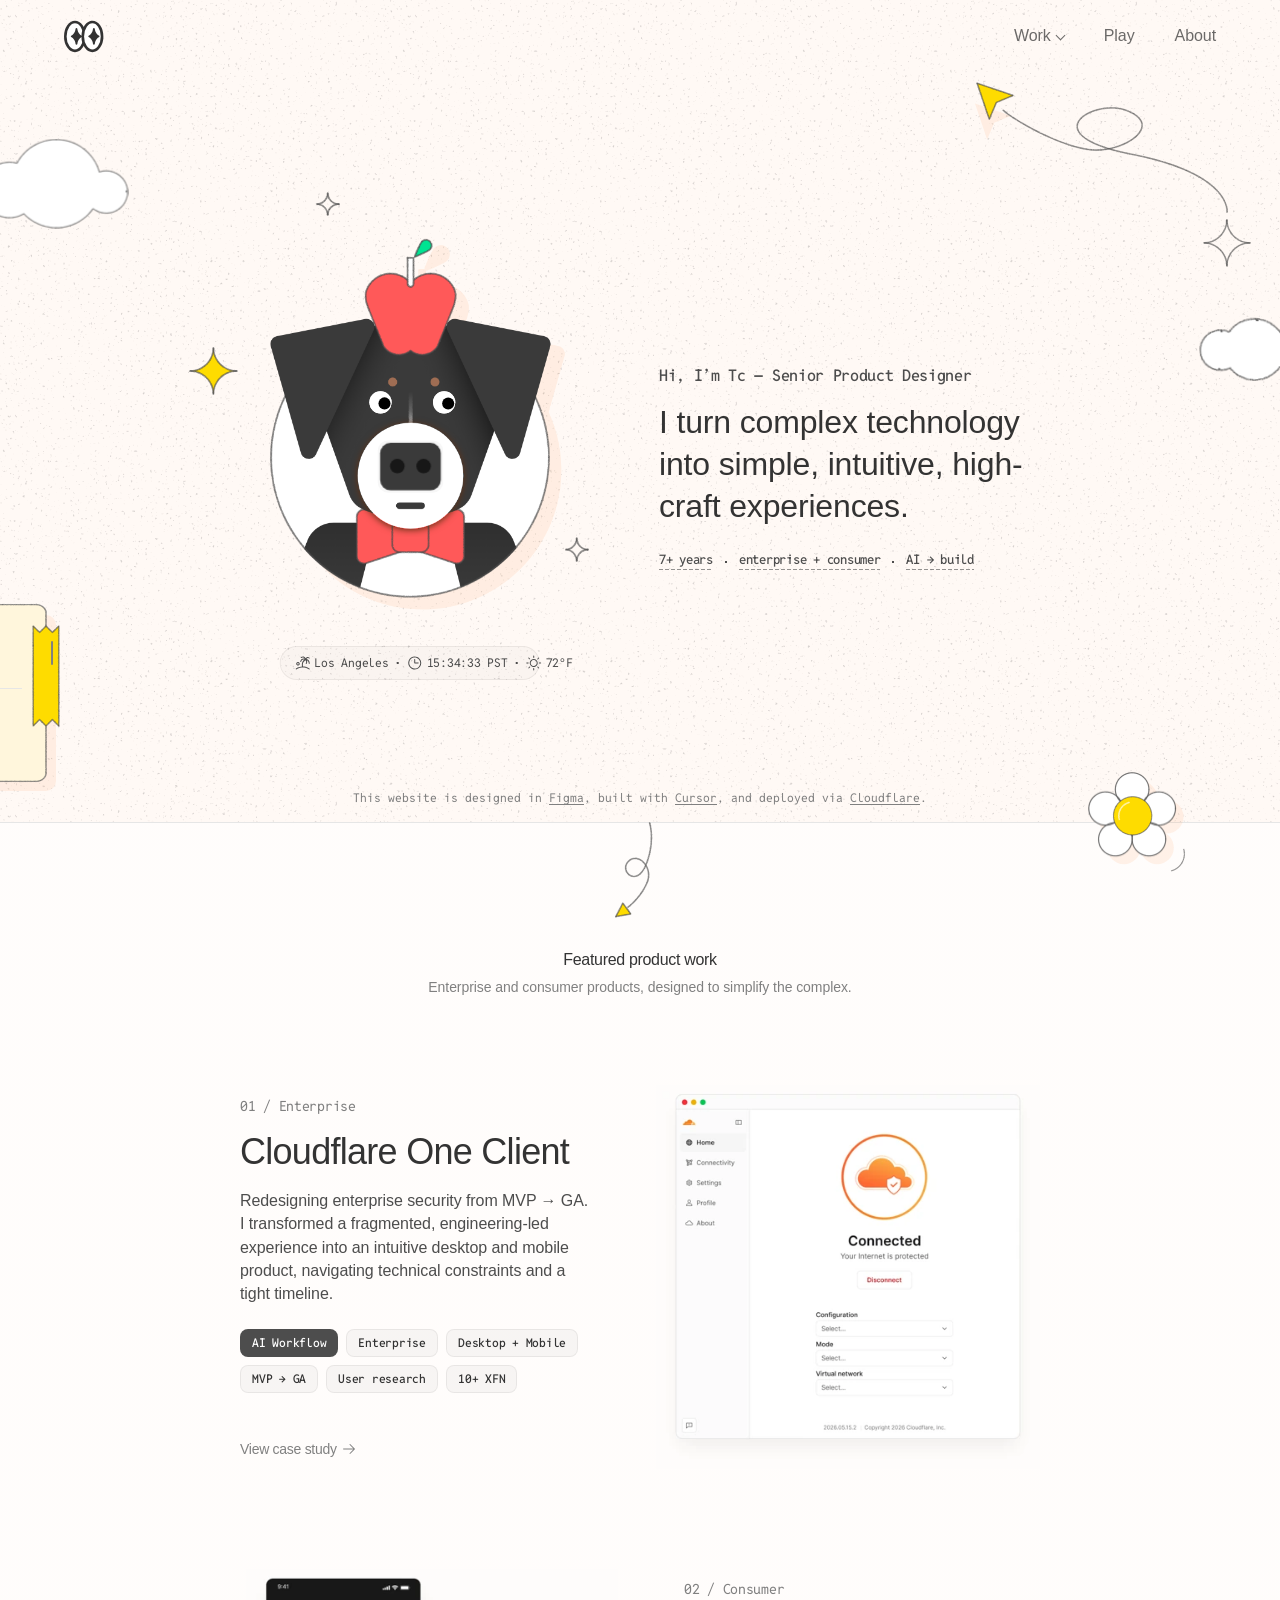
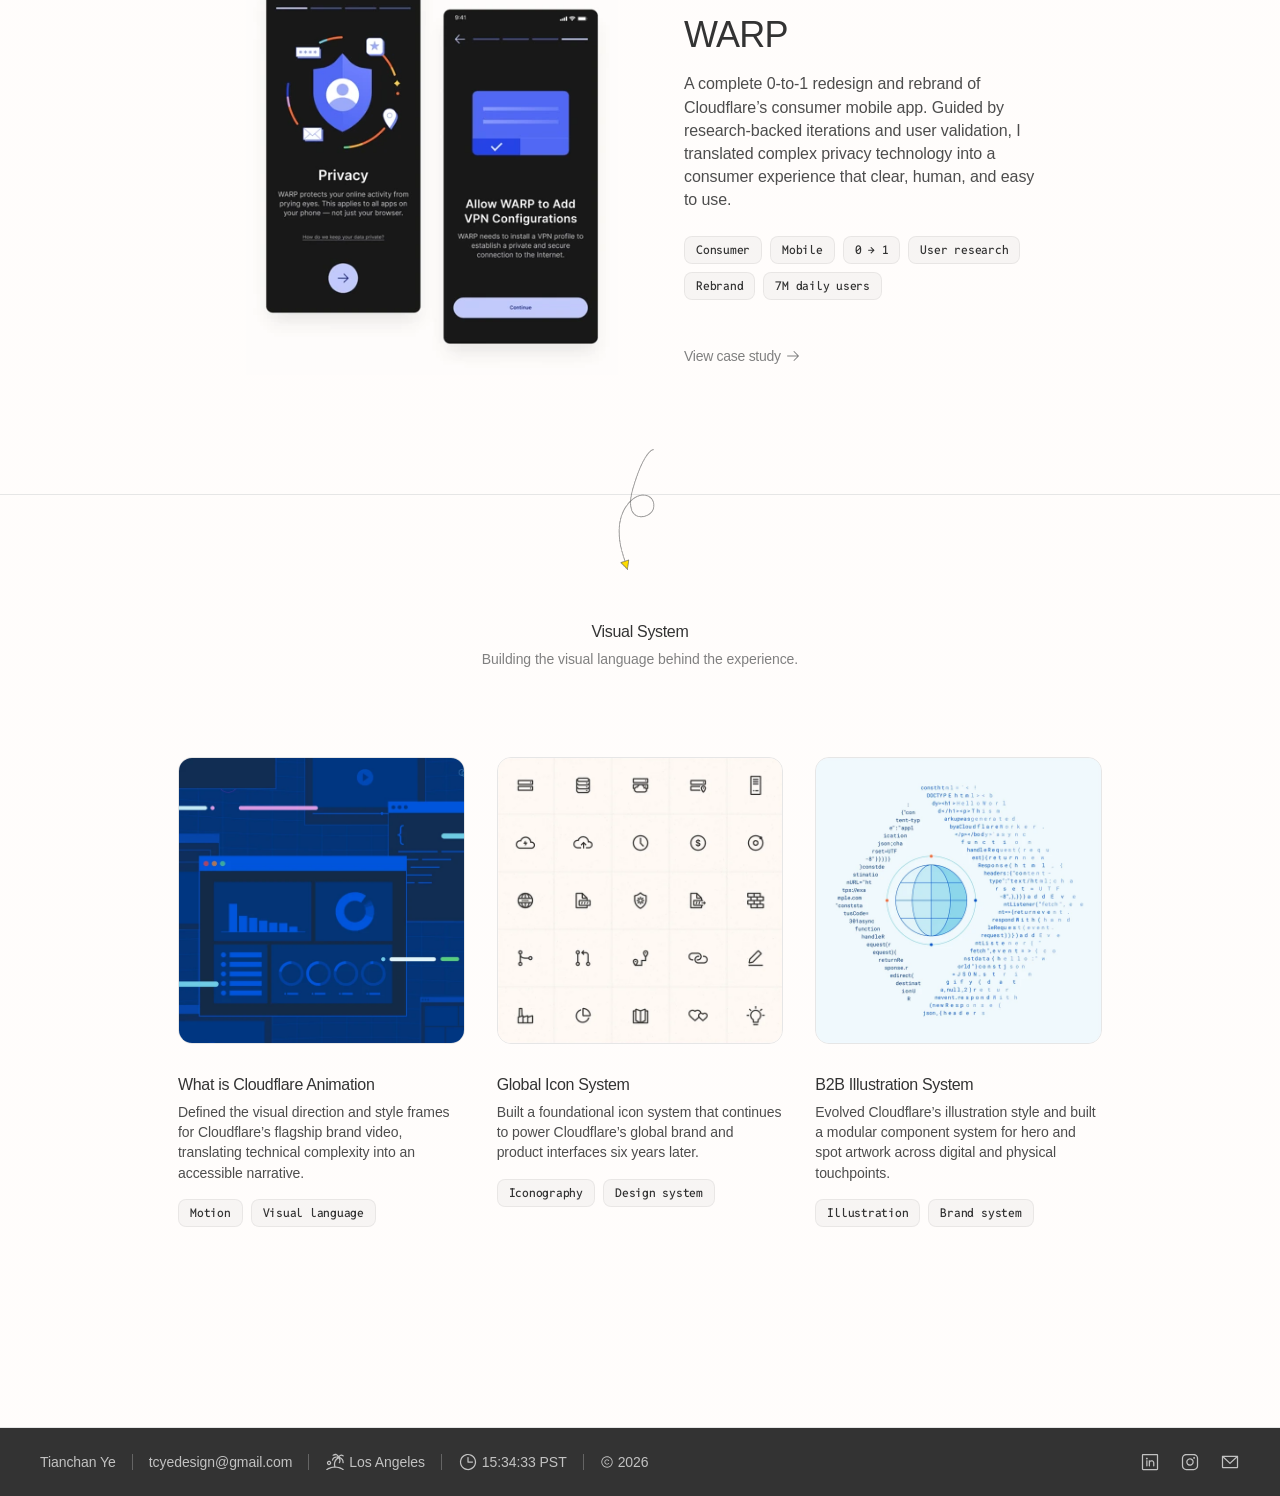
==== commit a163bc87: "Polish hero layout and Visual System to match latest Figma. Move the LA pill under the dog, refine m" ====
--- a/index.html
+++ b/index.html
@@ -24,7 +24,7 @@
     <link rel="preconnect" href="https://fonts.gstatic.com" crossorigin>
     <link href="https://fonts.googleapis.com/css2?family=Capriola&family=Google+Sans+Flex:ital,opsz,wght@0,6..144,400;0,6..144,500;0,6..144,600;0,6..144,700;1,6..144,400&family=Reddit+Mono:wght@400;500&display=swap" rel="stylesheet">
     <link rel="stylesheet" href="css/tokens.css?v=titles-medium-20260911">
-    <link rel="stylesheet" href="css/styles.css?v=cursor-90-20260911">
+    <link rel="stylesheet" href="css/styles.css?v=mobile-pill-center-20260911">
     <title>Tc — Work</title>
 </head>
 <body>
@@ -83,6 +83,23 @@
                         </span>
                     </a>
                 </div>
+                <!-- Figma 1092:9073 — Live Tag sits under the dog, not under copy -->
+                <div class="live-tag" role="status" aria-label="Los Angeles local time and weather">
+                    <span class="live-tag-item">
+                        <img src="assets/icons/live-tag-island.svg" width="16" height="16" alt="" aria-hidden="true">
+                        Los Angeles
+                    </span>
+                    <span class="live-tag-dot" aria-hidden="true"></span>
+                    <span class="live-tag-item">
+                        <img src="assets/icons/live-tag-clock.svg" width="16" height="16" alt="" aria-hidden="true">
+                        <time data-la-clock datetime=""></time>
+                    </span>
+                    <span class="live-tag-dot" aria-hidden="true"></span>
+                    <span class="live-tag-item">
+                        <img src="assets/icons/live-tag-sun.svg" width="16" height="16" alt="" aria-hidden="true">
+                        <span data-la-temp>72°F</span>
+                    </span>
+                </div>
             </div>
 
             <div class="hero-copy">
@@ -96,7 +113,7 @@
                         <span class="hero-meta-term" tabindex="0" aria-describedby="hero-meta-tip-years">7+ years</span>
                         <span class="hero-meta-tip" id="hero-meta-tip-years" role="tooltip">
                             <span class="hero-meta-tip-line" aria-hidden="true">
-                                <img src="assets/hero/v2/meta-hover-line.svg?v=elbow-20260910" width="9" height="17" alt="">
+                                <img src="assets/hero/v2/meta-hover-line.svg?v=elbow-r4-h24-20260911" width="9" height="24" alt="">
                             </span>
                             <span class="hero-meta-tip-text">startup → NBCUniversal → Cloudflare</span>
                         </span>
@@ -106,7 +123,7 @@
                         <span class="hero-meta-term" tabindex="0" aria-describedby="hero-meta-tip-scope">enterprise + consumer</span>
                         <span class="hero-meta-tip" id="hero-meta-tip-scope" role="tooltip">
                             <span class="hero-meta-tip-line" aria-hidden="true">
-                                <img src="assets/hero/v2/meta-hover-line.svg?v=elbow-20260910" width="9" height="17" alt="">
+                                <img src="assets/hero/v2/meta-hover-line.svg?v=elbow-r4-h24-20260911" width="9" height="24" alt="">
                             </span>
                             <span class="hero-meta-tip-text">desktop + mobile</span>
                         </span>
@@ -116,28 +133,12 @@
                         <span class="hero-meta-term" tabindex="0" aria-describedby="hero-meta-tip-ai">AI → build</span>
                         <span class="hero-meta-tip hero-meta-tip--end" id="hero-meta-tip-ai" role="tooltip">
                             <span class="hero-meta-tip-line" aria-hidden="true">
-                                <img src="assets/hero/v2/meta-hover-line.svg?v=elbow-20260910" width="9" height="17" alt="">
+                                <img src="assets/hero/v2/meta-hover-line.svg?v=elbow-r4-h24-20260911" width="9" height="24" alt="">
                             </span>
                             <span class="hero-meta-tip-text">explore → synthesize → prototype → build</span>
                         </span>
                     </span>
                 </p>
-                </div>
-                <div class="live-tag" role="status" aria-label="Los Angeles local time and weather">
-                    <span class="live-tag-item">
-                        <img src="assets/icons/live-tag-island.svg" width="16" height="16" alt="" aria-hidden="true">
-                        Los Angeles
-                    </span>
-                    <span class="live-tag-dot" aria-hidden="true"></span>
-                    <span class="live-tag-item">
-                        <img src="assets/icons/live-tag-clock.svg" width="16" height="16" alt="" aria-hidden="true">
-                        <time data-la-clock datetime=""></time>
-                    </span>
-                    <span class="live-tag-dot" aria-hidden="true"></span>
-                    <span class="live-tag-item">
-                        <img src="assets/icons/live-tag-sun.svg" width="16" height="16" alt="" aria-hidden="true">
-                        <span data-la-temp>72°F</span>
-                    </span>
                 </div>
             </div>
 
@@ -198,7 +199,7 @@
         <section class="section section-product" id="work">
             <div class="section-header section-header-centered">
                 <h2>Featured product work</h2>
-                <p>From enterprise to consumer, a selection of products designed to make complex technology feel simple and intuitive.</p>
+                <p>Enterprise and consumer products, designed to simplify the complex.</p>
             </div>
 
             <div class="project-block project-block-cf1">
@@ -209,11 +210,11 @@
                             <h3><a class="project-title-link" href="projects/cloudflare-one-client.html">Cloudflare One Client</a></h3>
                             <p>Redesigning enterprise security from MVP → GA. I transformed a fragmented, engineering-led experience into an intuitive desktop and mobile product, navigating technical constraints and a tight timeline.</p>
                             <div class="tag-group">
+                                <span class="chip chip--filled">AI Workflow</span>
                                 <span class="chip">Enterprise</span>
                                 <span class="chip">Desktop + Mobile</span>
                                 <span class="chip">MVP → GA</span>
                                 <span class="chip">User research</span>
-                                <span class="chip chip--filled">AI Workflow</span>
                                 <span class="chip">10+ XFN</span>
                             </div>
                         </div>
--- a/css/styles.css
+++ b/css/styles.css
@@ -718,37 +718,35 @@
   pointer-events: none;
 }
 
+/* Copy sits beside dog: flex centers the box, then top offsets fully downward
+   (margin/padding on a centered flex item only shifts by half). */
 .hero-copy {
   position: relative;
+  top: 40px;
   z-index: 2;
   flex: 0 1 600px;
   max-width: 600px;
   display: flex;
   flex-direction: column;
-  gap: 40px;
-  padding-top: 60px;
+  justify-content: flex-start;
+  gap: 0;
+  padding-top: 0;
+  margin-top: 0;
   order: 2;
 }
 
 .hero-copy-text {
   display: flex;
   flex-direction: column;
-  gap: 20px;
+  gap: 24px;
   max-width: 600px;
 }
 
 .hero-copy-intro {
   display: flex;
   flex-direction: column;
-  gap: 12px;
-  width: 100%;
-}
-
-.hero-copy > .live-tag {
-  margin-top: 0;
-  align-self: flex-start;
-  width: fit-content;
-  max-width: none;
+  gap: 16px;
+  width: 100%;
 }
 
 /* Figma 1052:3359 — Reddit Mono 16 Medium */
@@ -830,6 +828,17 @@
   text-decoration: none;
   outline: none;
   white-space: nowrap;
+  padding-bottom: 2px;
+  /* Default dashed underline — match meta-hover-line stroke-dasharray="4 2" */
+  background-image: linear-gradient(
+    to right,
+    color-mix(in srgb, var(--color-black-normal) 60%, transparent) 0 4px,
+    transparent 4px 6px
+  );
+  background-size: 6px 1px;
+  background-repeat: repeat-x;
+  /* 1px gap between text and underline */
+  background-position: 0 100%;
 }
 
 .hero-meta-term:focus-visible {
@@ -841,15 +850,11 @@
 .hero-meta-item:focus-within .hero-meta-term {
   color: var(--text-strong);
   text-decoration: none;
-  /* Match meta-hover-line stroke-dasharray="4 2" */
   background-image: linear-gradient(
     to right,
     var(--color-black-normal) 0 4px,
     transparent 4px 6px
   );
-  background-size: 6px 1px;
-  background-repeat: repeat-x;
-  background-position: 0 calc(100% - 1px);
 }
 
 /* Figma Hover 1–3 — dashed L + tip under the active term */
@@ -874,7 +879,7 @@
 .hero-meta-tip-line {
   display: block;
   width: 9px;
-  height: 17px;
+  height: 24px;
   margin-left: -0.5px;
   flex-shrink: 0;
   line-height: 0;
@@ -883,16 +888,16 @@
 .hero-meta-tip-line img {
   display: block;
   width: 9px;
-  height: 17px;
+  height: 24px;
 }
 
 .hero-meta-tip-text {
   margin: 0 0 0 2px;
   font-family: var(--font-mono);
-  font-size: 11px;
+  font-size: 12px;
   font-weight: var(--font-weight-regular);
   line-height: 1;
-  letter-spacing: -0.22px;
+  letter-spacing: -0.24px;
   color: var(--text-body);
   white-space: nowrap;
   /* Optical center of letters sits on the L’s horizontal bar */
@@ -942,9 +947,9 @@
   border: 1px solid rgba(0, 0, 0, 0.06);
   background: rgba(0, 0, 0, 0.02);
   font-family: var(--font-mono);
-  font-size: 11px;
+  font-size: 12px;
   font-weight: var(--font-weight-regular);
-  letter-spacing: -0.22px;
+  letter-spacing: -0.24px;
   line-height: 1;
   white-space: nowrap;
   color: var(--color-black-normal);
@@ -1729,6 +1734,17 @@
   overflow: visible;
 }
 
+/* Live Tag under dog — horizontally centered to the dog frame */
+.hero-visual > .live-tag {
+  position: absolute;
+  left: 50%;
+  top: calc(100% + 24px);
+  transform: translateX(-50%);
+  z-index: 3;
+  width: fit-content;
+  max-width: none;
+}
+
 .dog-ig {
   position: relative;
   display: block;
@@ -2890,11 +2906,19 @@
     flex: 1 1 auto;
     max-width: none;
     padding-top: 0;
+    margin-top: 0;
+    top: 0;
     order: 2;
   }
 
-  .hero-copy > .live-tag {
-    margin-top: 0;
+  /* Mobile: keep live tag under dog in flow; center to dog column */
+  .hero-visual > .live-tag {
+    position: static;
+    left: auto;
+    top: auto;
+    transform: none;
+    display: flex;
+    margin: 24px 0 0;
   }
 
   .hero-title {
@@ -2922,11 +2946,16 @@
   /* Visual System & Craft mobile stack — final overrides live after desktop craft block */
 
   .hero-visual {
+    display: flex;
+    flex-direction: column;
+    align-items: center;
     width: 290px;
-    height: 333px;
+    height: auto;
     flex: none;
     margin: 0 auto;
     order: 1;
+    /* Space between LA pill and copy below */
+    padding-bottom: 24px;
   }
 
   .dog-ig {
@@ -3179,30 +3208,18 @@
   }
 }
 
-/* Visual System — cream #FFF3EC @ 50% on white; covers 340; gap 32.
-   Full-bleed wash via ::before (page is max 1440 centered). */
+/* Visual System — same page wash as Featured product work (body #fff + 20% #FFF3EC).
+   Covers 340; gap 32. No section fill — let body show through like .section-product. */
 #visual.section {
   position: relative;
   z-index: 1;
-  padding: 120px 178px;
+  padding: 120px 178px 200px;
   overflow: visible;
   background: transparent;
 }
 
 #visual.section::before {
-  content: "";
-  position: absolute;
-  top: 0;
-  bottom: 0;
-  left: calc(50% - 50vw);
-  width: 100vw;
-  z-index: 0;
-  pointer-events: none;
-  background-color: #fff;
-  background-image: linear-gradient(
-    rgba(255, 243, 236, 0.5),
-    rgba(255, 243, 236, 0.5)
-  );
+  content: none;
 }
 
 #visual.section .section-header-centered {
@@ -3264,9 +3281,9 @@
   background: var(--color-black-background);
 }
 
-/* Global Icon System cover — Figma 1070:6444: white @ 20% over section wash */
+/* Global Icon System cover — Figma 1070:6444: cream @ 40% on white */
 .craft-card-media--icon {
-  background: rgba(255, 255, 255, 0.2);
+  background: rgba(255, 243, 236, 0.4);
 }
 
 .craft-card-media img {
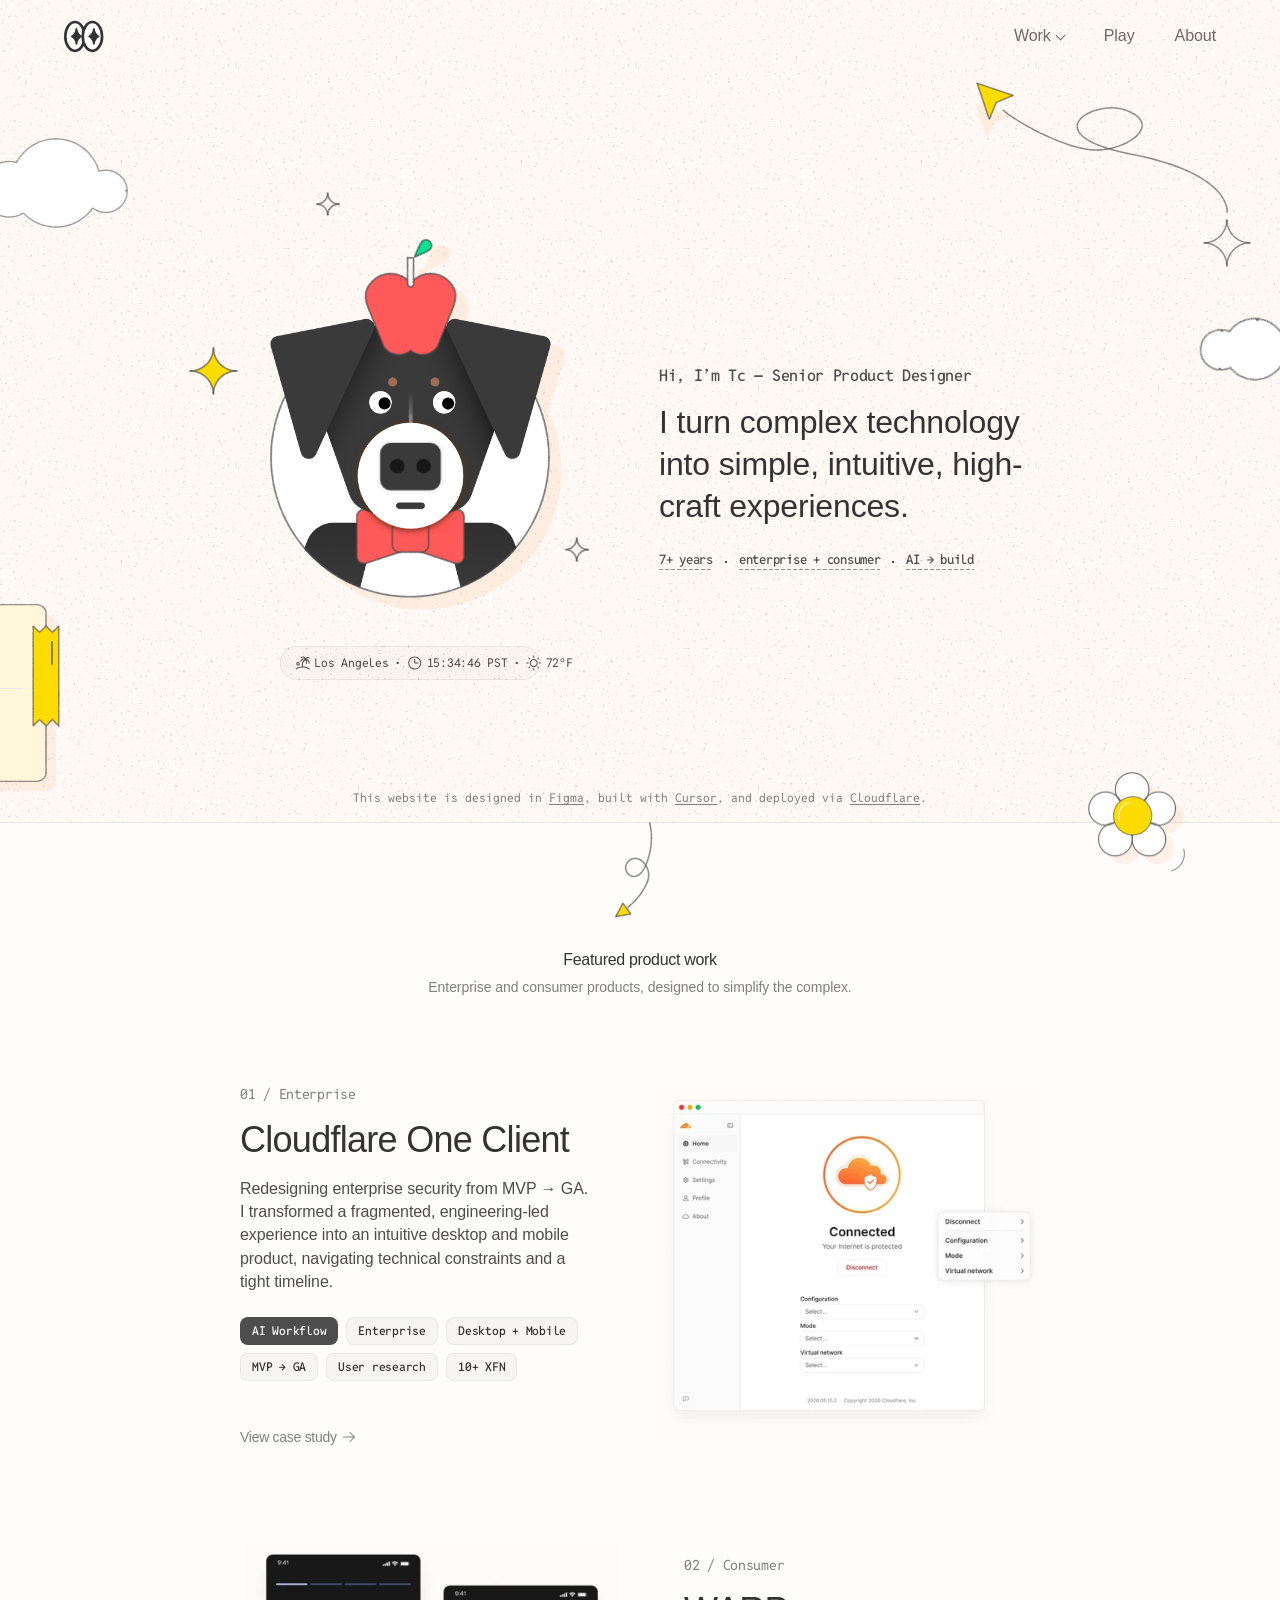
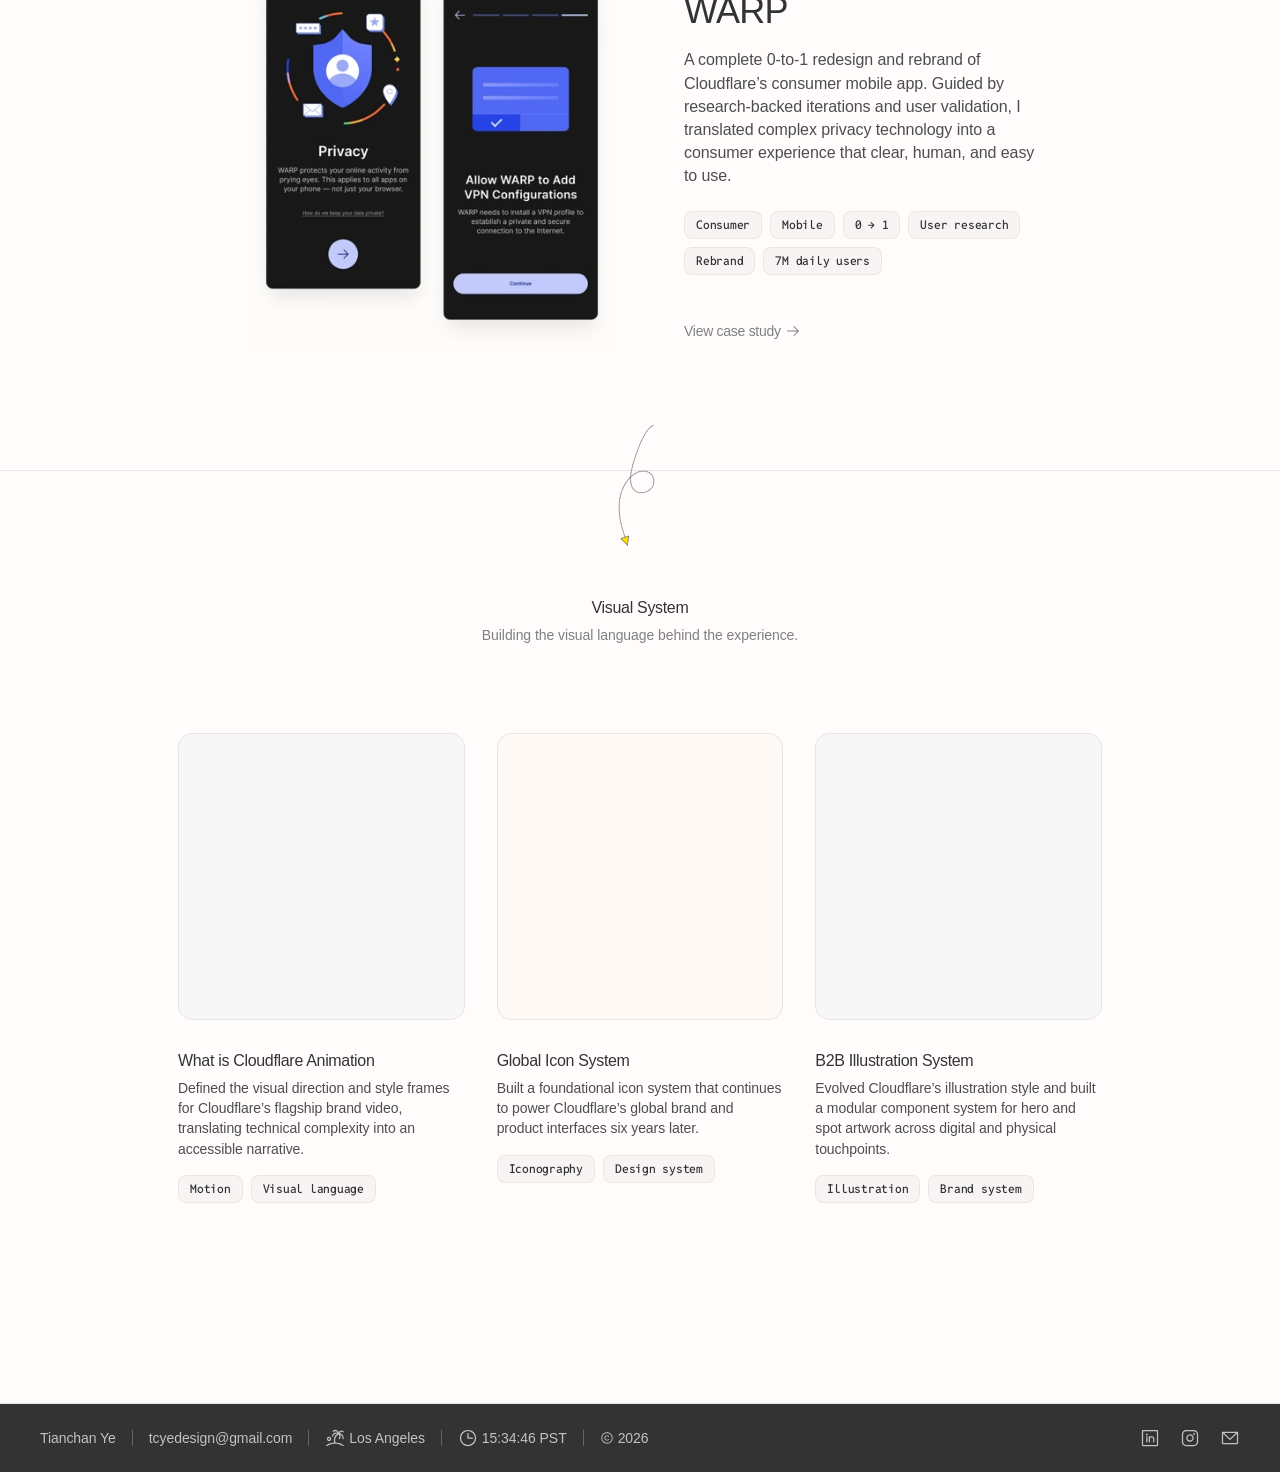
==== commit 18bc9db3: "Ship CF1 Figma cover export, WARP final carousel, and case study polish. Use the direct frame export" ====
--- a/index.html
+++ b/index.html
@@ -2,7 +2,7 @@
 <html lang="en">
 <head>
     <meta charset="UTF-8">
-    <meta name="viewport" content="width=device-width, initial-scale=1.0">
+    <meta name="viewport" content="width=device-width, initial-scale=1.0, viewport-fit=cover">
     <meta name="description" content="Tc — Senior product designer. Welcome to my creative wonderland.">
     <meta property="og:type" content="website">
     <meta property="og:site_name" content="Tc">
@@ -24,7 +24,7 @@
     <link rel="preconnect" href="https://fonts.gstatic.com" crossorigin>
     <link href="https://fonts.googleapis.com/css2?family=Capriola&family=Google+Sans+Flex:ital,opsz,wght@0,6..144,400;0,6..144,500;0,6..144,600;0,6..144,700;1,6..144,400&family=Reddit+Mono:wght@400;500&display=swap" rel="stylesheet">
     <link rel="stylesheet" href="css/tokens.css?v=titles-medium-20260911">
-    <link rel="stylesheet" href="css/styles.css?v=mobile-pill-center-20260911">
+    <link rel="stylesheet" href="css/styles.css?v=footer-fill-20260911">
     <title>Tc — Work</title>
 </head>
 <body>
@@ -230,19 +230,19 @@
                                     <source
                                         media="(max-width: 700px)"
                                         type="image/webp"
-                                        srcset="assets/projects/cover-cf1-home-v2-square-400w.webp?v=mobile-2x-20260911 400w, assets/projects/cover-cf1-home-v2-square-800w.webp?v=mobile-2x-20260911 800w, assets/projects/cover-cf1-home-v2-square-1028w.webp?v=mobile-2x-20260911 1028w"
+                                        srcset="assets/projects/cover-cf1-home-v2-square-400w.webp?v=figma-export-1115-10834 400w, assets/projects/cover-cf1-home-v2-square-800w.webp?v=figma-export-1115-10834 800w, assets/projects/cover-cf1-home-v2-square-1028w.webp?v=figma-export-1115-10834 1028w"
                                         sizes="92vw"
                                     >
                                     <source
                                         media="(max-width: 700px)"
-                                        srcset="assets/projects/cover-cf1-home-v2-square.png?v=mobile-2x-20260911"
+                                        srcset="assets/projects/cover-cf1-home-v2-square.png?v=figma-export-1115-10834"
                                     >
                                     <source
                                         type="image/webp"
-                                        srcset="assets/projects/cover-cf1-home-v2-460w.webp?v=figma-1066-5224 460w, assets/projects/cover-cf1-home-v2-920w.webp?v=figma-1066-5224 920w, assets/projects/cover-cf1-home-v2.webp?v=figma-1066-5224 1028w"
+                                        srcset="assets/projects/cover-cf1-home-v2-460w.webp?v=figma-export-1115-10834 460w, assets/projects/cover-cf1-home-v2-920w.webp?v=figma-export-1115-10834 920w, assets/projects/cover-cf1-home-v2.webp?v=figma-export-1115-10834 920w"
                                         sizes="460px"
                                     >
-                                    <img class="project-cover" src="assets/projects/cover-cf1-home-v2.png?v=figma-1066-5224" alt="Cloudflare One Client project preview" width="1028" height="1028" loading="lazy" decoding="async">
+                                    <img class="project-cover" src="assets/projects/cover-cf1-home-v2.png?v=figma-export-1115-10834" alt="Cloudflare One Client project preview" width="991" height="894" loading="lazy" decoding="async">
                                 </picture>
                             </div>
                         </div>
@@ -415,7 +415,7 @@
         <footer class="site-footer" data-site-footer></footer>
     </div>
 
-    <script src="js/site-chrome.js?v=view-only-20260911" data-active="work" data-base=""></script>
+    <script src="js/site-chrome.js?v=flower-tap-20260911" data-active="work" data-base=""></script>
     <script src="js/hero-interactive.js?v=star-group-20260910"></script>
 </body>
 </html>
--- a/css/styles.css
+++ b/css/styles.css
@@ -10,6 +10,7 @@
      `clip` still blocks horizontal bleed but keeps sticky working. */
   overflow-x: clip;
   max-width: 100%;
+  min-height: 100%;
   /* Overscroll / rubber-band below footer matches footer fill (not bare white). */
   background-color: var(--color-black-strong, #333);
 }
@@ -18,6 +19,8 @@
   margin: 0;
   width: 100%;
   max-width: 100%;
+  min-height: 100%;
+  min-height: 100dvh;
   overflow-x: clip;
   overscroll-behavior-x: none;
   font-family: var(--font-sans);
@@ -40,9 +43,13 @@
 
 .page {
   position: relative;
+  display: flex;
+  flex-direction: column;
   width: 100%;
   max-width: var(--max);
   margin: 0 auto;
+  min-height: 100%;
+  min-height: 100dvh;
   /* Do NOT set overflow-x here — it forces overflow-y to auto and breaks sticky header. */
 }
 
@@ -399,7 +406,8 @@
    unaffected. */
 .hero-band {
   position: relative;
-  z-index: 2;
+  /* Above .section-product (also z-index 2) so overhanging flower/arrow stay tappable */
+  z-index: 3;
   /* 100vw breakout; overflow-x clip so flower/arrow overhang can't widen the page */
   width: 100vw;
   max-width: 100vw;
@@ -691,13 +699,30 @@
   transform: rotate(360deg);
 }
 
+/* Tap / click re-spin (mobile has no sticky hover; desktop click also works) */
+@keyframes hero-flower-spin {
+  from {
+    transform: rotate(0deg);
+  }
+  to {
+    transform: rotate(360deg);
+  }
+}
+
+.hero-band > .hero-flower.is-spinning .hero-flower-bloom {
+  transition: none;
+  animation: hero-flower-spin 0.6s ease-in-out;
+}
+
 @media (prefers-reduced-motion: reduce) {
   .hero-band > .hero-flower .hero-flower-bloom {
     transition: none;
   }
 
-  .hero-band > .hero-flower:hover .hero-flower-bloom {
+  .hero-band > .hero-flower:hover .hero-flower-bloom,
+  .hero-band > .hero-flower.is-spinning .hero-flower-bloom {
     transform: rotate(0deg);
+    animation: none;
   }
 }
 
@@ -1383,6 +1408,26 @@
   object-fit: cover;
 }
 
+/* WARP Final Design carousel: 960 content column; phones 203×440 (Figma 310:148) */
+.project-page .case-header .case-media.case-carousel--warp {
+  aspect-ratio: auto;
+  overflow: visible;
+  border-radius: 0;
+  background: transparent;
+}
+
+.project-page .case-header .case-media.case-carousel--warp .case-carousel__slide img {
+  width: 100%;
+  height: 100%;
+  object-fit: cover;
+}
+
+.project-page .case-header .case-media.case-carousel--warp .case-carousel__btn img {
+  width: 18px;
+  height: 15px;
+  object-fit: contain;
+}
+
 .visually-hidden {
   position: absolute;
   width: 1px;
@@ -1499,13 +1544,20 @@
   transform: rotate(360deg);
 }
 
+.play-flower.is-spinning .play-flower-bloom {
+  transition: none;
+  animation: hero-flower-spin 0.6s ease-in-out;
+}
+
 @media (prefers-reduced-motion: reduce) {
   .play-flower-bloom {
     transition: none;
   }
 
-  .play-flower:hover .play-flower-bloom {
+  .play-flower:hover .play-flower-bloom,
+  .play-flower.is-spinning .play-flower-bloom {
     transform: rotate(0deg);
+    animation: none;
   }
 }
 
@@ -1619,6 +1671,23 @@
   object-fit: contain;
   object-position: center;
   border-radius: 0;
+}
+
+/* CF1 — Figma frame 1115:10834 exported PNG (native aspect) */
+.project-block-cf1 .project.project--split .project-image {
+  aspect-ratio: 991 / 894;
+  overflow: hidden;
+  background: transparent;
+}
+
+.project-block-cf1 .project.project--split .project-cover-frame,
+.project-block-cf1 .project.project--split .project-cover-picture {
+  overflow: hidden;
+}
+
+.project-block-cf1 .project.project--split .project-cover {
+  object-fit: contain;
+  object-position: center center;
 }
 
 /* WARP Figma Image is slightly taller than square */
@@ -2575,24 +2644,34 @@
   position: relative;
   display: block;
   width: 12px;
-  height: 2px;
-  padding: 4px 0;
-  box-sizing: content-box;
+  height: 10px;
+  padding: 0;
   border: 0;
-  background: #c8c8c8;
-  background-clip: content-box;
-  border-radius: 99px;
+  background: transparent;
   opacity: 1;
   pointer-events: auto;
   cursor: pointer;
 }
 
-.case-progress-tick:hover,
-.case-progress-tick:focus-visible {
+/* Pill line (fully rounded caps) — separate from the hit target */
+.case-progress-tick::before {
+  content: "";
+  position: absolute;
+  right: 0;
+  top: 50%;
+  width: 12px;
+  height: 2px;
+  border-radius: 999px;
+  background: #c8c8c8;
+  transform: translateY(-50%);
+}
+
+.case-progress-tick:hover::before,
+.case-progress-tick:focus-visible::before {
   background-color: var(--text-muted);
 }
 
-.case-progress-tick.is-active {
+.case-progress-tick.is-active::before {
   background-color: var(--text-strong);
 }
 
@@ -2696,6 +2775,147 @@
   background: transparent;
 }
 
+/* WARP Final Design — interactive phone strip (Figma 310:148 Image carousel)
+   Content column 960 · phones 203.2×440 · gap 20 · actions at y=464, right-aligned to 4th phone */
+.project-page .case-figure--warp-carousel {
+  gap: 0;
+  width: 100%;
+  max-width: 960px;
+}
+
+.project-page .case-carousel--warp {
+  position: relative;
+  display: block;
+  width: 100%;
+  max-width: 960px;
+  overflow: visible;
+  background: transparent;
+  /* Action hangs ~11px past the 493 cover (y=464 + 40) */
+  margin-bottom: calc(11 / 960 * 100%);
+}
+
+.project-page .case-carousel--warp .case-carousel__stage {
+  position: relative;
+  width: 100%;
+  max-width: 960px;
+  height: auto;
+  /* Cover 960×493 — phones 440 + space so drop shadow isn’t cropped */
+  aspect-ratio: 960 / 493;
+  border-radius: 0;
+  overflow: hidden;
+  background: transparent;
+  background-image: none;
+}
+
+.project-page .case-carousel--warp .case-carousel__track {
+  display: flex;
+  align-items: flex-start;
+  box-sizing: border-box;
+  width: 100%;
+  height: 100%;
+  margin: 0;
+  padding: 0;
+  gap: 20px;
+  overflow-x: auto;
+  overflow-y: hidden;
+  scroll-snap-type: x mandatory;
+  scroll-padding-inline: 0;
+  -webkit-overflow-scrolling: touch;
+  scrollbar-width: none;
+  overscroll-behavior-x: contain;
+  cursor: grab;
+}
+
+.project-page .case-carousel--warp .case-carousel__track::-webkit-scrollbar {
+  display: none;
+}
+
+.project-page .case-carousel--warp .case-carousel__track.is-dragging {
+  cursor: grabbing;
+  scroll-snap-type: none;
+  user-select: none;
+}
+
+.project-page .case-carousel--warp .case-carousel__slide {
+  flex: 0 0 auto;
+  /* Figma phone 203.2×440 inside 960×493 cover */
+  width: calc(203.2 / 960 * 100%);
+  height: calc(440 / 493 * 100%);
+  scroll-snap-align: start;
+  scroll-snap-stop: normal;
+}
+
+.project-page .case-carousel--warp .case-carousel__slide img {
+  display: block;
+  width: 100%;
+  height: 100%;
+  max-width: none;
+  object-fit: cover;
+  object-position: top center;
+  pointer-events: none;
+  border-radius: 8px;
+  background: transparent;
+  box-shadow: none;
+}
+
+.project-page .case-carousel--warp .case-carousel__actions {
+  position: absolute;
+  left: 0;
+  /* Figma Action y=464 within Cover 493 (= 24px below phone bottom) */
+  top: calc(464 / 493 * 100%);
+  /* Right edge aligns with 4th phone: 4×203.2 + 3×20 */
+  width: calc((203.2 * 4 + 20 * 3) / 960 * 100%);
+  display: flex;
+  align-items: center;
+  justify-content: flex-end;
+  gap: 8px;
+  z-index: 2;
+}
+
+.project-page .case-carousel--warp .case-carousel__btn {
+  display: inline-flex;
+  align-items: center;
+  justify-content: center;
+  box-sizing: border-box;
+  width: 40px;
+  height: 40px;
+  padding: 8px;
+  margin: 0;
+  border: 1px solid var(--color-black-border, #e6e6e6);
+  border-radius: 4px;
+  background: var(--color-black-background, #f7f7f7);
+  color: var(--color-black-normal, #4d4d4d);
+  cursor: pointer;
+  appearance: none;
+  -webkit-appearance: none;
+  transition: opacity 0.15s ease;
+}
+
+.project-page .case-carousel--warp .case-carousel__btn img {
+  display: block;
+  width: 18px;
+  height: 15px;
+  max-width: none;
+}
+
+.project-page .case-carousel--warp .case-carousel__btn--prev img {
+  transform: scaleX(-1);
+}
+
+.project-page .case-carousel--warp .case-carousel__btn:hover:not(:disabled) {
+  background: #fff;
+}
+
+.project-page .case-carousel--warp .case-carousel__btn:focus-visible {
+  outline: 2px solid var(--color-black-normal, #4d4d4d);
+  outline-offset: 2px;
+}
+
+.project-page .case-carousel--warp .case-carousel__btn:disabled {
+  opacity: 0.4;
+  cursor: default;
+}
+
 .case-media img {
   display: block;
   width: 100%;
@@ -2761,14 +2981,21 @@
 }
 
 .site-footer {
-  display: flex;
-  align-items: center;
+  position: relative;
+  display: flex;
+  align-items: flex-start;
   justify-content: space-between;
   gap: 24px;
   width: 100vw;
   margin-left: calc(50% - 50vw);
+  margin-top: auto;
+  /* Fill leftover viewport on short pages so cream never shows under the footer. */
+  flex: 1 0 auto;
   padding: 24px 40px;
+  padding-bottom: max(24px, env(safe-area-inset-bottom, 0px));
   background: var(--color-black-strong, #333);
+  /* Rubber-band below the doc stays footer-dark (shadow doesn't extend scroll height). */
+  box-shadow: 0 100vh 0 0 var(--color-black-strong, #333);
   border-top: 1px solid var(--color-black-border, #e6e6e6);
   color: var(--color-black-border, #e6e6e6);
 }
@@ -3070,8 +3297,32 @@
     aspect-ratio: 1;
   }
 
-  .project-page .case-header .case-media.case-media--warp:not(.case-media--video) {
+  .project-page .case-header .case-media.case-media--warp:not(.case-media--video):not(.case-carousel--warp) {
     aspect-ratio: 964 / 1051;
+  }
+
+  /* Interactive Final Design carousel — scale with content column */
+  .project-page .case-header .case-media.case-carousel--warp {
+    aspect-ratio: auto;
+  }
+
+  .project-page .case-carousel--warp .case-carousel__stage {
+    border-radius: 0;
+  }
+
+  .project-page .case-carousel--warp .case-carousel__slide img {
+    border-radius: 8px;
+  }
+
+  .project-page .case-carousel--warp .case-carousel__btn {
+    width: 36px;
+    height: 36px;
+    padding: 6px;
+  }
+
+  .project-page .case-carousel--warp .case-carousel__btn img {
+    width: 16px;
+    height: 13px;
   }
 
   .project-page .case-header .case-media picture {
@@ -3503,6 +3754,10 @@
   width: 100%;
 }
 
+.project-page .case-figure.case-figure--warp-carousel {
+  margin-block: 40px;
+}
+
 .project-page .case-media--placeholder {
   aspect-ratio: 960 / 600;
   background:
@@ -4094,11 +4349,17 @@
   max-width: 960px;
 }
 
+/* Figma 166:872 Outcome — three metric cards @ max 800 */
+.project-page .case-metrics--trio {
+  grid-template-columns: repeat(3, minmax(0, 1fr));
+  max-width: 800px;
+}
+
 .project-page .case-metric {
   display: flex;
   flex-direction: column;
   gap: 8px;
-  padding: 24px;
+  padding: 25px;
   border: 0;
   border-radius: 8px;
   background: var(--surface);
@@ -4109,19 +4370,119 @@
 
 .project-page .case-metric-value {
   margin: 0;
-  font-size: var(--text-title-md-size);
+  font-size: 28px;
   font-weight: 500;
-  letter-spacing: var(--text-title-md-tracking);
+  letter-spacing: -0.56px;
+  line-height: normal;
   color: var(--text-strong);
 }
 
+.project-page .case-metrics--trio .case-metric-value {
+  font-size: 28px;
+  letter-spacing: -0.56px;
+  line-height: normal;
+}
+
 .project-page .case-metric-label {
   margin: 0;
-  font-size: var(--text-tag-size);
-  font-weight: var(--text-tag-weight);
-  letter-spacing: var(--text-tag-tracking);
-  line-height: 1.25;
+  font-size: 14px;
+  font-weight: 400;
+  letter-spacing: -0.07px;
+  line-height: 1.45;
+  color: var(--text-body);
+}
+
+.project-page .case-metrics--trio .case-metric-label {
+  font-size: var(--text-body-size);
+  font-weight: var(--text-body-weight);
+  letter-spacing: var(--text-body-tracking);
+  line-height: var(--text-body-line);
+  color: var(--text-body);
+}
+
+/* Figma 166:872 numbered outcome blocks */
+.project-page .case-section-kicker {
+  margin: 0;
+  font-family: var(--font-sans);
+  font-size: 16px;
+  font-weight: 400;
+  letter-spacing: -0.32px;
+  line-height: normal;
+  color: var(--text-muted);
+}
+
+.project-page .case-outcome-stack {
+  display: flex;
+  flex-direction: column;
+  gap: 40px;
+  width: 100%;
+}
+
+.project-page .case-outcome-metrics {
+  display: flex;
+  flex-direction: column;
+  gap: 16px;
+  width: 100%;
+}
+
+.project-page .case-outcome-block {
+  display: flex;
+  flex-direction: column;
+  gap: 16px;
+  width: 100%;
+  max-width: 800px;
+}
+
+.project-page .case-outcome-title {
+  margin: 0;
+  font-family: var(--font-sans);
+  font-size: 20px;
+  font-weight: 500;
+  letter-spacing: -0.4px;
+  line-height: normal;
   color: var(--text-strong);
+}
+
+.project-page .case-outcome-points {
+  display: flex;
+  flex-direction: column;
+  gap: 8px;
+  padding-left: 32px;
+  width: 100%;
+  box-sizing: border-box;
+}
+
+.project-page .case-outcome-points--loose {
+  gap: 16px;
+}
+
+.project-page .case-outcome-points p {
+  margin: 0;
+  max-width: none;
+  white-space: normal;
+  color: var(--text-body);
+}
+
+.project-page .case-reflection-stack {
+  display: flex;
+  flex-direction: column;
+  gap: 16px;
+  width: 100%;
+  max-width: 800px;
+}
+
+.project-page .case-reflection-body {
+  display: flex;
+  flex-direction: column;
+  gap: 16px;
+  max-width: 800px;
+}
+
+.project-page .case-reflection-body p {
+  margin: 0;
+  max-width: none;
+  white-space: normal;
+  color: var(--text-body);
 }
 
 @media (max-width: 700px) {
@@ -4148,4 +4509,8 @@
   .project-page .case-metrics {
     grid-template-columns: 1fr;
   }
-}
+
+  .project-page .case-outcome-points {
+    padding-left: 16px;
+  }
+}
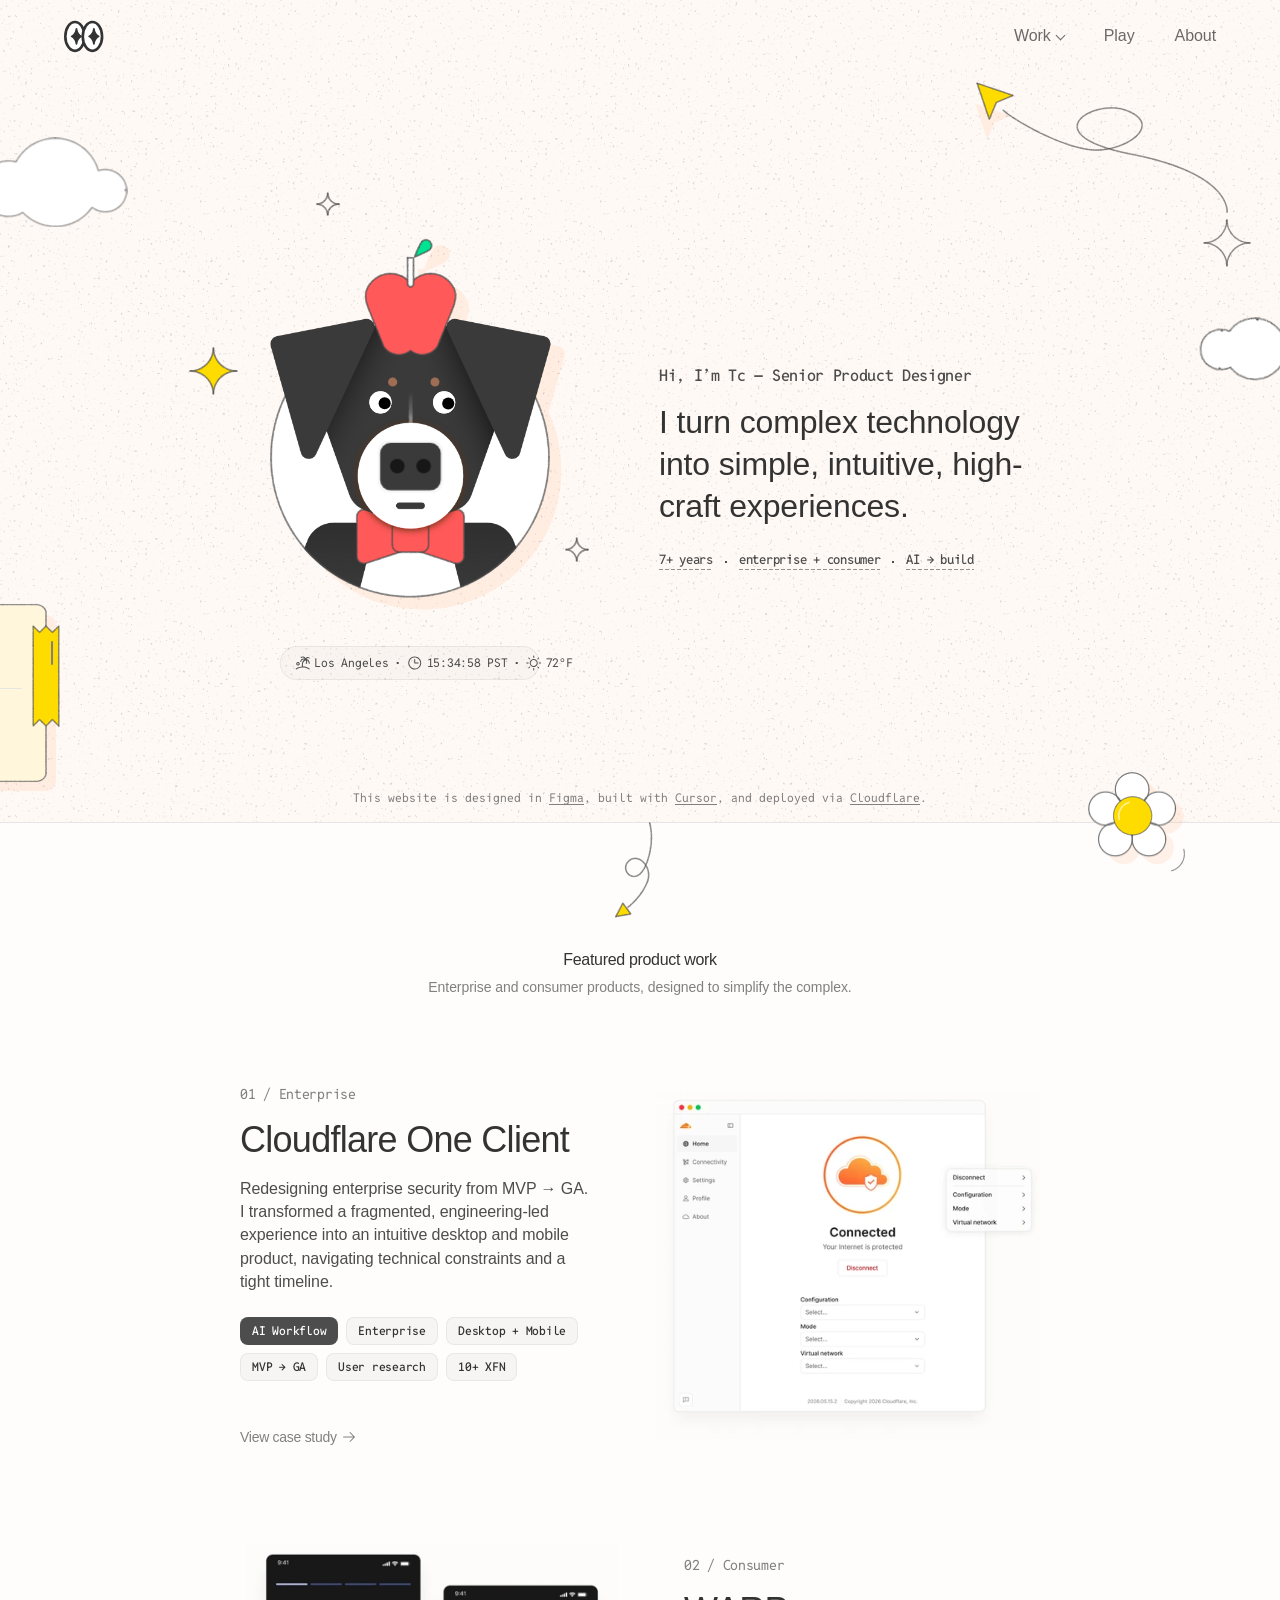
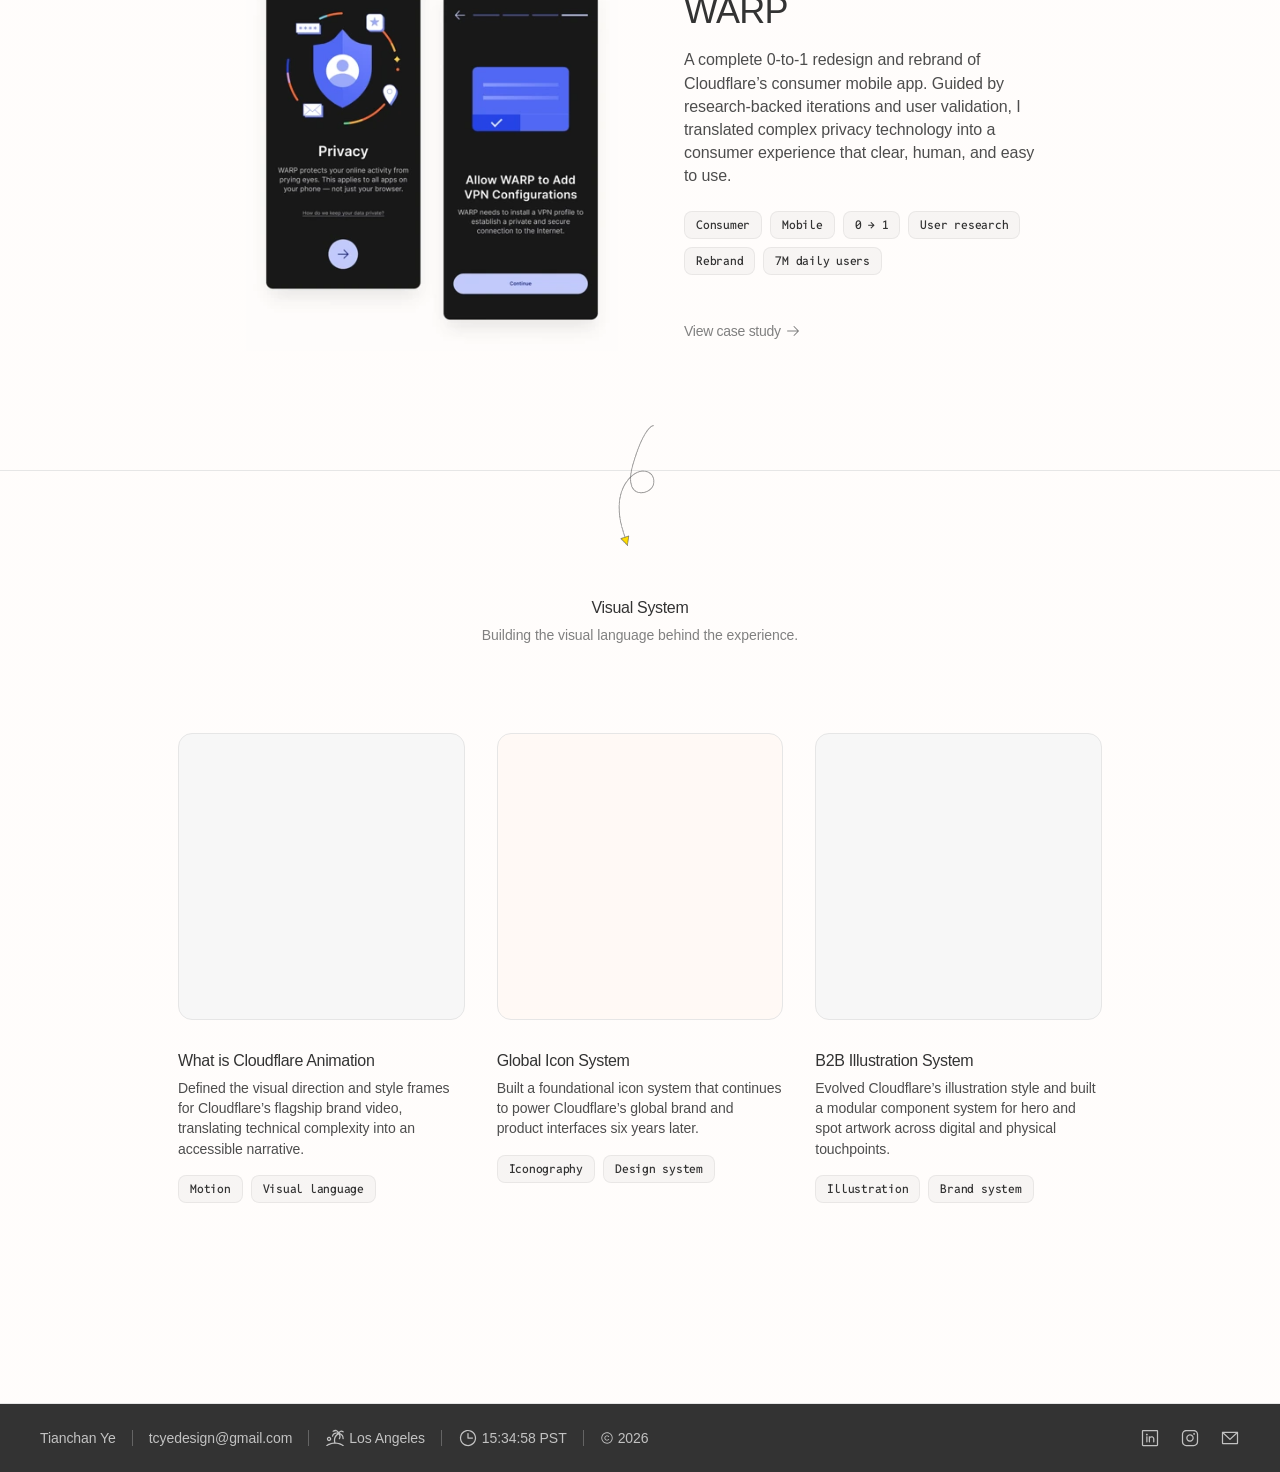
==== commit 37b85643: "Update homepage CF1 cover from latest Figma frame export. Co-authored-by: Cursor <cursoragent@cursor" ====
--- a/index.html
+++ b/index.html
@@ -230,19 +230,19 @@
                                     <source
                                         media="(max-width: 700px)"
                                         type="image/webp"
-                                        srcset="assets/projects/cover-cf1-home-v2-square-400w.webp?v=figma-export-1115-10834 400w, assets/projects/cover-cf1-home-v2-square-800w.webp?v=figma-export-1115-10834 800w, assets/projects/cover-cf1-home-v2-square-1028w.webp?v=figma-export-1115-10834 1028w"
+                                        srcset="assets/projects/cover-cf1-home-v2-square-400w.webp?v=figma-export-1115-10834-v2 400w, assets/projects/cover-cf1-home-v2-square-800w.webp?v=figma-export-1115-10834-v2 800w, assets/projects/cover-cf1-home-v2-square-1028w.webp?v=figma-export-1115-10834-v2 1028w"
                                         sizes="92vw"
                                     >
                                     <source
                                         media="(max-width: 700px)"
-                                        srcset="assets/projects/cover-cf1-home-v2-square.png?v=figma-export-1115-10834"
+                                        srcset="assets/projects/cover-cf1-home-v2-square.png?v=figma-export-1115-10834-v2"
                                     >
                                     <source
                                         type="image/webp"
-                                        srcset="assets/projects/cover-cf1-home-v2-460w.webp?v=figma-export-1115-10834 460w, assets/projects/cover-cf1-home-v2-920w.webp?v=figma-export-1115-10834 920w, assets/projects/cover-cf1-home-v2.webp?v=figma-export-1115-10834 920w"
+                                        srcset="assets/projects/cover-cf1-home-v2-460w.webp?v=figma-export-1115-10834-v2 460w, assets/projects/cover-cf1-home-v2-920w.webp?v=figma-export-1115-10834-v2 920w, assets/projects/cover-cf1-home-v2.webp?v=figma-export-1115-10834-v2 920w"
                                         sizes="460px"
                                     >
-                                    <img class="project-cover" src="assets/projects/cover-cf1-home-v2.png?v=figma-export-1115-10834" alt="Cloudflare One Client project preview" width="991" height="894" loading="lazy" decoding="async">
+                                    <img class="project-cover" src="assets/projects/cover-cf1-home-v2.png?v=figma-export-1115-10834-v2" alt="Cloudflare One Client project preview" width="989" height="894" loading="lazy" decoding="async">
                                 </picture>
                             </div>
                         </div>
--- a/css/styles.css
+++ b/css/styles.css
@@ -1675,7 +1675,7 @@
 
 /* CF1 — Figma frame 1115:10834 exported PNG (native aspect) */
 .project-block-cf1 .project.project--split .project-image {
-  aspect-ratio: 991 / 894;
+  aspect-ratio: 989 / 894;
   overflow: hidden;
   background: transparent;
 }
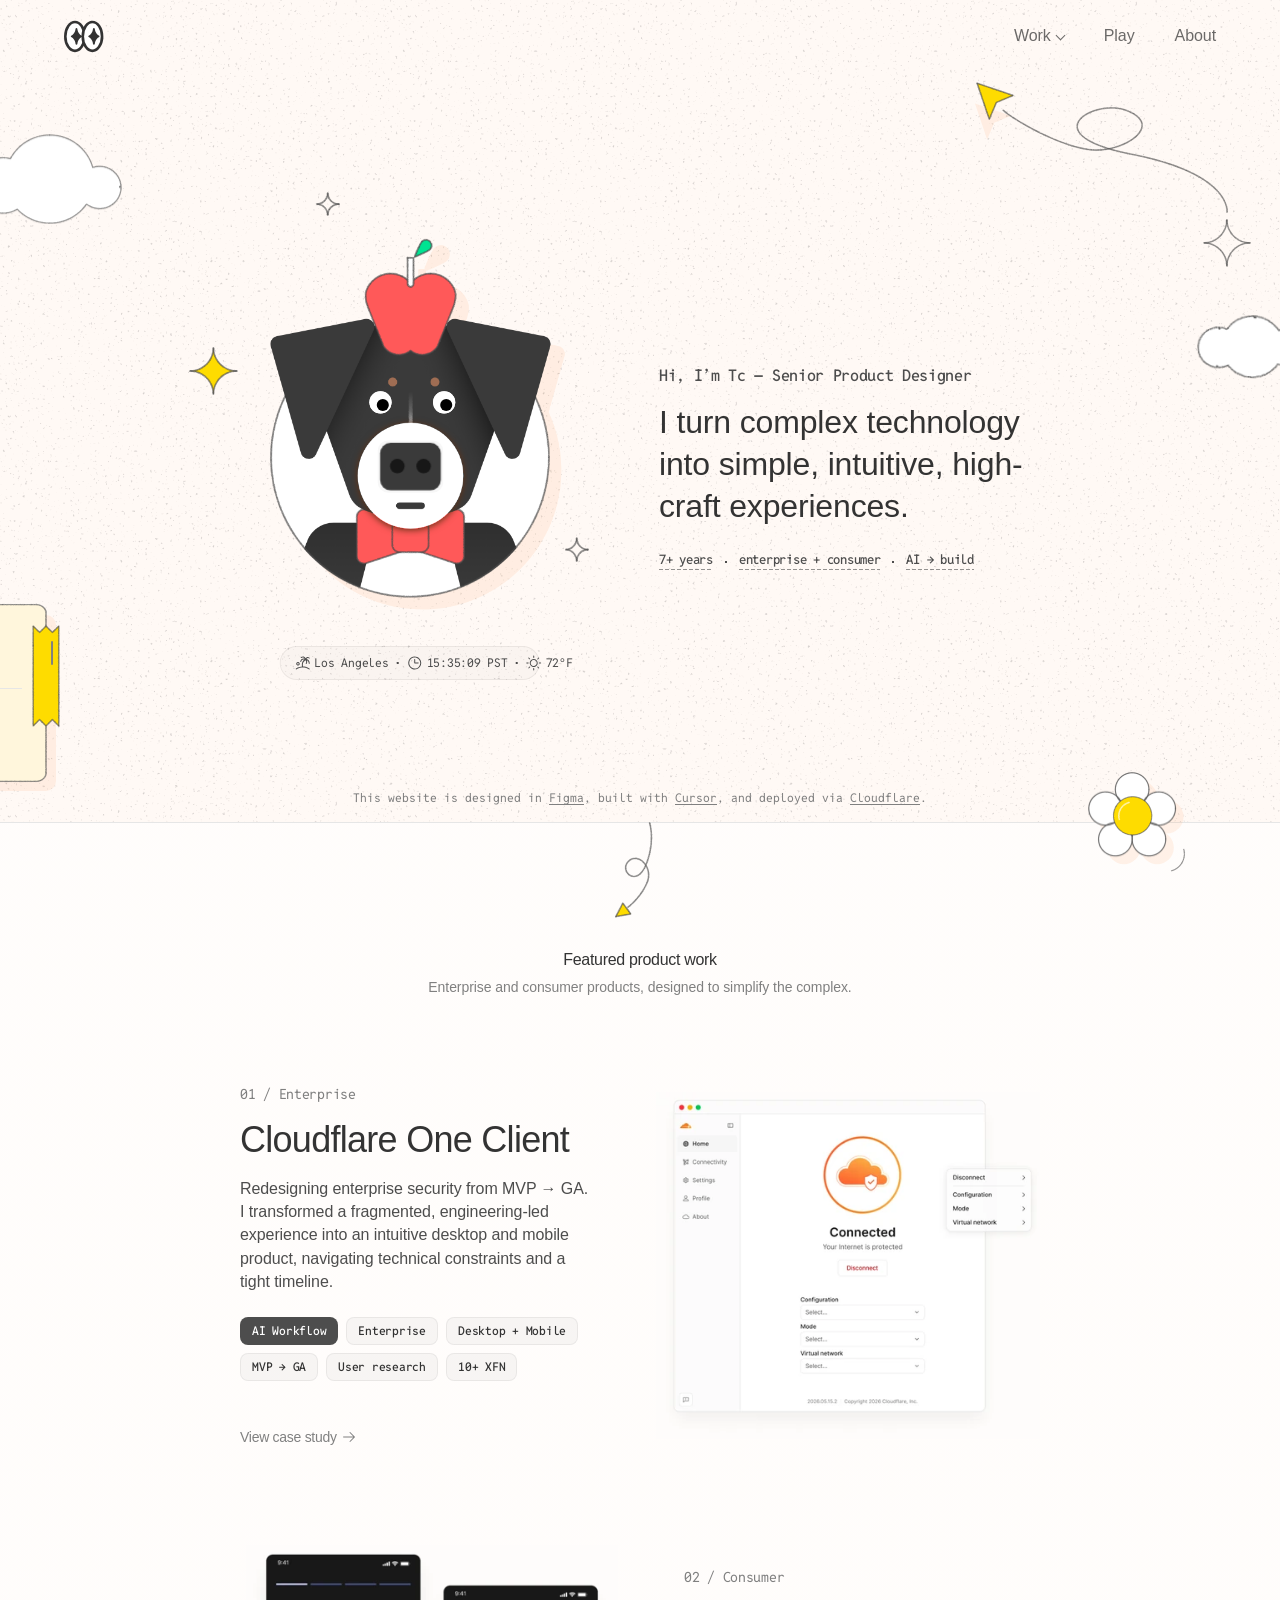
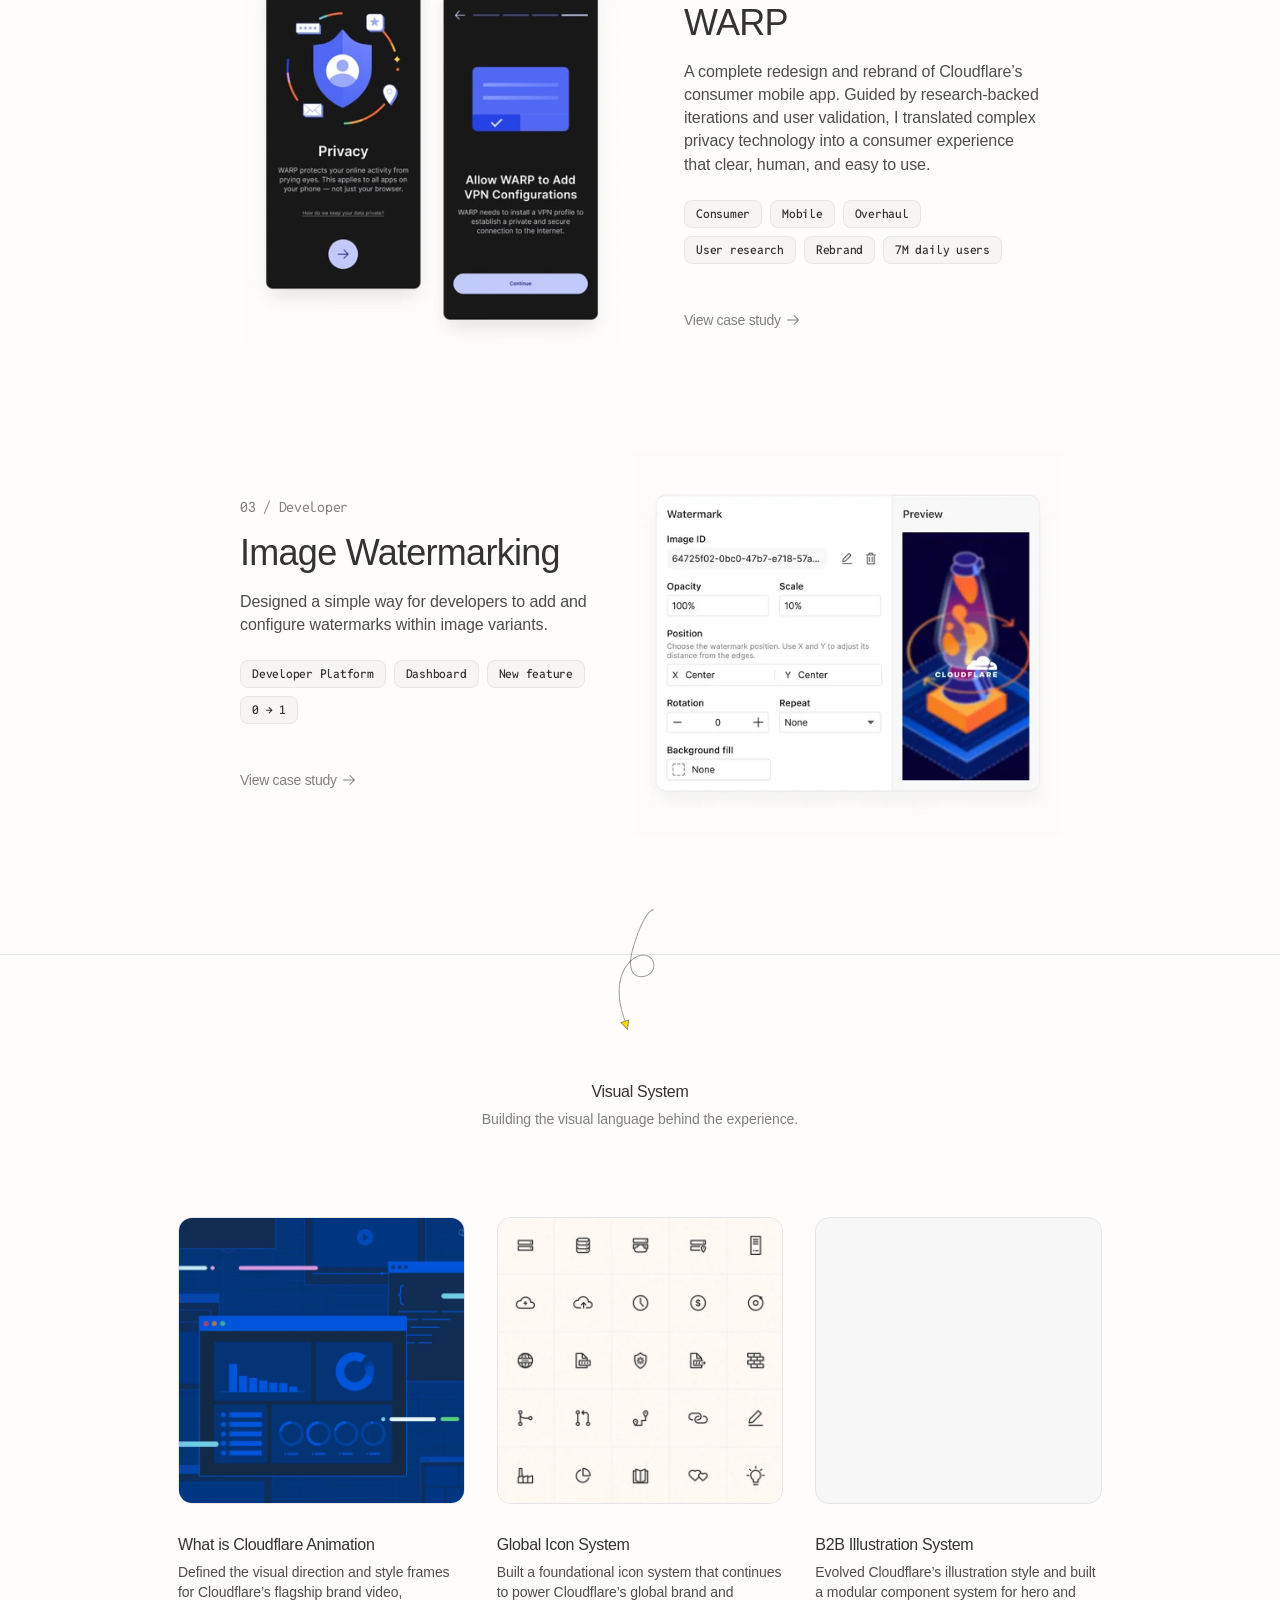
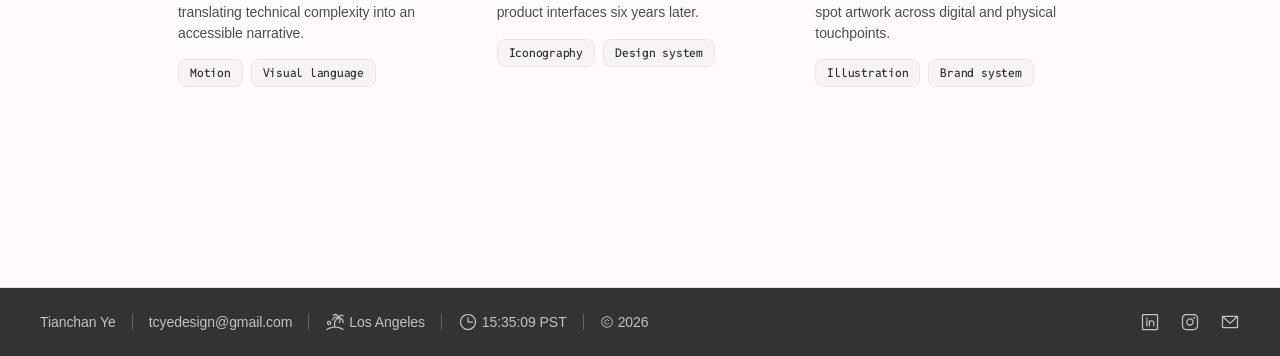
==== commit 421f9da1: "Add the Image Watermarking case study and update the CF1 MVP workflow frame. Co-authored-by: Cursor " ====
--- a/index.html
+++ b/index.html
@@ -24,7 +24,7 @@
     <link rel="preconnect" href="https://fonts.gstatic.com" crossorigin>
     <link href="https://fonts.googleapis.com/css2?family=Capriola&family=Google+Sans+Flex:ital,opsz,wght@0,6..144,400;0,6..144,500;0,6..144,600;0,6..144,700;1,6..144,400&family=Reddit+Mono:wght@400;500&display=swap" rel="stylesheet">
     <link rel="stylesheet" href="css/tokens.css?v=titles-medium-20260911">
-    <link rel="stylesheet" href="css/styles.css?v=footer-fill-20260911">
+    <link rel="stylesheet" href="css/styles.css?v=hero-overscroll-20260927">
     <title>Tc — Work</title>
 </head>
 <body>
@@ -256,11 +256,11 @@
                         <div class="project-copy">
                             <p class="project-eyebrow">02 / Consumer</p>
                             <h3><a class="project-title-link" href="projects/warp.html">WARP</a></h3>
-                            <p>A complete 0-to-1 redesign and rebrand of Cloudflare’s consumer mobile app. Guided by research-backed iterations and user validation, I translated complex privacy technology into a consumer experience that clear, human, and easy to use.</p>
+                            <p>A complete redesign and rebrand of Cloudflare’s consumer mobile app. Guided by research-backed iterations and user validation, I translated complex privacy technology into a consumer experience that clear, human, and easy to use.</p>
                             <div class="tag-group">
                                 <span class="chip">Consumer</span>
                                 <span class="chip">Mobile</span>
-                                <span class="chip">0 → 1</span>
+                                <span class="chip">Overhaul</span>
                                 <span class="chip">User research</span>
                                 <span class="chip">Rebrand</span>
                                 <span class="chip">7M daily users</span>
@@ -291,6 +291,42 @@
                                         sizes="460px"
                                     >
                                     <img class="project-cover" src="assets/projects/cover-warp-home-v2.png?v=figma-1066-5470" alt="WARP project preview" width="964" height="1051" loading="lazy" decoding="async">
+                                </picture>
+                            </div>
+                        </div>
+                    </a>
+                </div>
+            </div>
+
+            <div class="project-block project-block-watermark">
+                <div class="project project--split">
+                    <div class="project-meta">
+                        <div class="project-copy">
+                            <p class="project-eyebrow">03 / Developer</p>
+                            <h3><a class="project-title-link" href="projects/image-watermarking.html">Image Watermarking</a></h3>
+                            <p>Designed a simple way for developers to add and configure watermarks within image variants.</p>
+                            <div class="tag-group">
+                                <span class="chip">Developer Platform</span>
+                                <span class="chip">Dashboard</span>
+                                <span class="chip">New feature</span>
+                                <span class="chip">0 → 1</span>
+                            </div>
+                        </div>
+                        <a class="project-cta" href="projects/image-watermarking.html">
+                            <span>View case study</span>
+                            <img class="project-cta-icon" src="assets/icons/arrow-right-cta.svg" alt="" width="16" height="16">
+                        </a>
+                    </div>
+                    <a class="project-link project-cover-link" href="projects/image-watermarking.html">
+                        <div class="project-image">
+                            <div class="project-cover-frame">
+                                <picture class="project-cover-picture">
+                                    <source
+                                        type="image/webp"
+                                        srcset="assets/projects/cover-watermark-home-400w.webp?v=figma-1239-6019-shadow 400w, assets/projects/cover-watermark-home-513w.webp?v=figma-1239-6019-shadow 513w, assets/projects/cover-watermark-home-800w.webp?v=figma-1239-6019-shadow 800w, assets/projects/cover-watermark-home.webp?v=figma-1239-6019-shadow 1025w"
+                                        sizes="(max-width: 700px) 102vw, 512px"
+                                    >
+                                    <img class="project-cover" src="assets/projects/cover-watermark-home.png?v=figma-1239-6019-shadow" alt="Image Watermarking project preview" width="1025" height="920" loading="lazy" decoding="async">
                                 </picture>
                             </div>
                         </div>
@@ -415,7 +451,7 @@
         <footer class="site-footer" data-site-footer></footer>
     </div>
 
-    <script src="js/site-chrome.js?v=flower-tap-20260911" data-active="work" data-base=""></script>
+    <script src="js/site-chrome.js?v=watermark-case-20260927" data-active="work" data-base=""></script>
     <script src="js/hero-interactive.js?v=star-group-20260910"></script>
 </body>
 </html>
--- a/css/styles.css
+++ b/css/styles.css
@@ -13,6 +13,19 @@
   min-height: 100%;
   /* Overscroll / rubber-band below footer matches footer fill (not bare white). */
   background-color: var(--color-black-strong, #333);
+}
+
+/* Pulling the home hero down reveals the root background above the page.
+   Paint the top of the viewport with the hero fill (#fff9f5). The bottom
+   stays footer-dark so the bounce under the footer does not turn cream. */
+@media (min-width: 701px) {
+  html:has(.hero-band) {
+    background-image: linear-gradient(#fff9f5, #fff9f5);
+    background-repeat: no-repeat;
+    background-size: 100% 50vh;
+    background-position: top center;
+    background-attachment: fixed;
+  }
 }
 
 body {
@@ -1690,6 +1703,31 @@
   object-position: center center;
 }
 
+/* Cover_Watermark — Figma 1239:6019 is a 460 square.
+   Drop shadow renders to 512.03×460, starting 26.015 left of the frame. */
+.project-block-watermark .project.project--split .project-image {
+  aspect-ratio: 1;
+  overflow: visible;
+  background: transparent;
+}
+
+.project-block-watermark .project.project--split .project-cover-frame,
+.project-block-watermark .project.project--split .project-cover-picture {
+  position: relative;
+  overflow: visible;
+}
+
+.project-block-watermark .project.project--split .project-cover {
+  position: absolute;
+  top: 0;
+  left: calc(-26.015 / 460 * 100%);
+  width: calc(512.03 / 460 * 100%);
+  height: 100%;
+  max-width: none;
+  object-fit: fill;
+  object-position: left center;
+}
+
 /* WARP Figma Image is slightly taller than square */
 .project-block-warp .project.project--split .project-image {
   aspect-ratio: 460 / 486;
@@ -3297,6 +3335,16 @@
     aspect-ratio: 1;
   }
 
+  /* CF1 GA cover — keep full 960×600 composition on mobile (no square crop) */
+  .project-page .case-header .case-media.case-media--cf1-cover:not(.case-media--video) {
+    aspect-ratio: 960 / 600;
+  }
+
+  .project-page .case-header .case-media.case-media--cf1-cover img {
+    object-fit: cover;
+    object-position: center;
+  }
+
   .project-page .case-header .case-media.case-media--warp:not(.case-media--video):not(.case-carousel--warp) {
     aspect-ratio: 964 / 1051;
   }
@@ -3304,14 +3352,41 @@
   /* Interactive Final Design carousel — scale with content column */
   .project-page .case-header .case-media.case-carousel--warp {
     aspect-ratio: auto;
+    margin-bottom: 0;
   }
 
   .project-page .case-carousel--warp .case-carousel__stage {
     border-radius: 0;
+    aspect-ratio: auto;
+    height: auto;
+    overflow-x: hidden;
+    overflow-y: visible;
+  }
+
+  .project-page .case-carousel--warp .case-carousel__track {
+    height: auto;
+    gap: 16px;
+  }
+
+  /* Phones 69% larger than desktop proportion (30% then +30% again); keep 203.2∶440 aspect */
+  .project-page .case-carousel--warp .case-carousel__slide {
+    width: calc(203.2 * 1.69 / 960 * 100%);
+    height: auto;
+    aspect-ratio: 203.2 / 440;
   }
 
   .project-page .case-carousel--warp .case-carousel__slide img {
     border-radius: 8px;
+    height: 100%;
+  }
+
+  .project-page .case-carousel--warp .case-carousel__actions {
+    position: relative;
+    top: auto;
+    left: auto;
+    width: 100%;
+    margin-top: 16px;
+    justify-content: flex-end;
   }
 
   .project-page .case-carousel--warp .case-carousel__btn {
@@ -3899,6 +3974,11 @@
   gap: 40px;
 }
 
+/* Figma 1239:12789 — 64px between the intro and the two decision titles */
+.project-page .case-section--gap-64 {
+  gap: 64px;
+}
+
 .project-page .case-section-intro {
   display: flex;
   flex-direction: column;
@@ -3926,6 +4006,54 @@
   letter-spacing: var(--text-title-md-tracking);
   line-height: var(--text-title-md-line);
   color: var(--text-strong);
+}
+
+.project-page .case-bullet-list {
+  margin: 0;
+  padding-left: 1.4em;
+  max-width: 800px;
+  list-style: disc;
+  font-size: var(--text-body-size);
+  font-weight: var(--text-body-weight);
+  line-height: var(--text-body-line);
+  letter-spacing: var(--text-body-tracking);
+  color: var(--text-body);
+}
+
+.project-page .case-bullet-list li + li {
+  margin-top: 0.5em;
+}
+
+.project-page .case-decision-grid {
+  display: grid;
+  grid-template-columns: 1fr 1fr;
+  gap: 40px;
+  width: 100%;
+}
+
+.project-page .case-decision {
+  display: flex;
+  flex-direction: column;
+  gap: 24px;
+  min-width: 0;
+}
+
+.project-page .case-decision h3 {
+  margin: 0;
+  font-family: var(--font-sans);
+  font-size: var(--text-title-md-size);
+  font-weight: 500;
+  letter-spacing: var(--text-title-md-tracking);
+  line-height: var(--text-title-md-line);
+  color: var(--text-strong);
+}
+
+.project-page .case-decision p {
+  max-width: none;
+}
+
+.project-page .case-decision .case-figure {
+  margin-top: auto;
 }
 
 .project-page .case-callout {
@@ -4506,7 +4634,8 @@
 
   .project-page .case-insight-grid,
   .project-page .case-result-row,
-  .project-page .case-metrics {
+  .project-page .case-metrics,
+  .project-page .case-decision-grid {
     grid-template-columns: 1fr;
   }
 
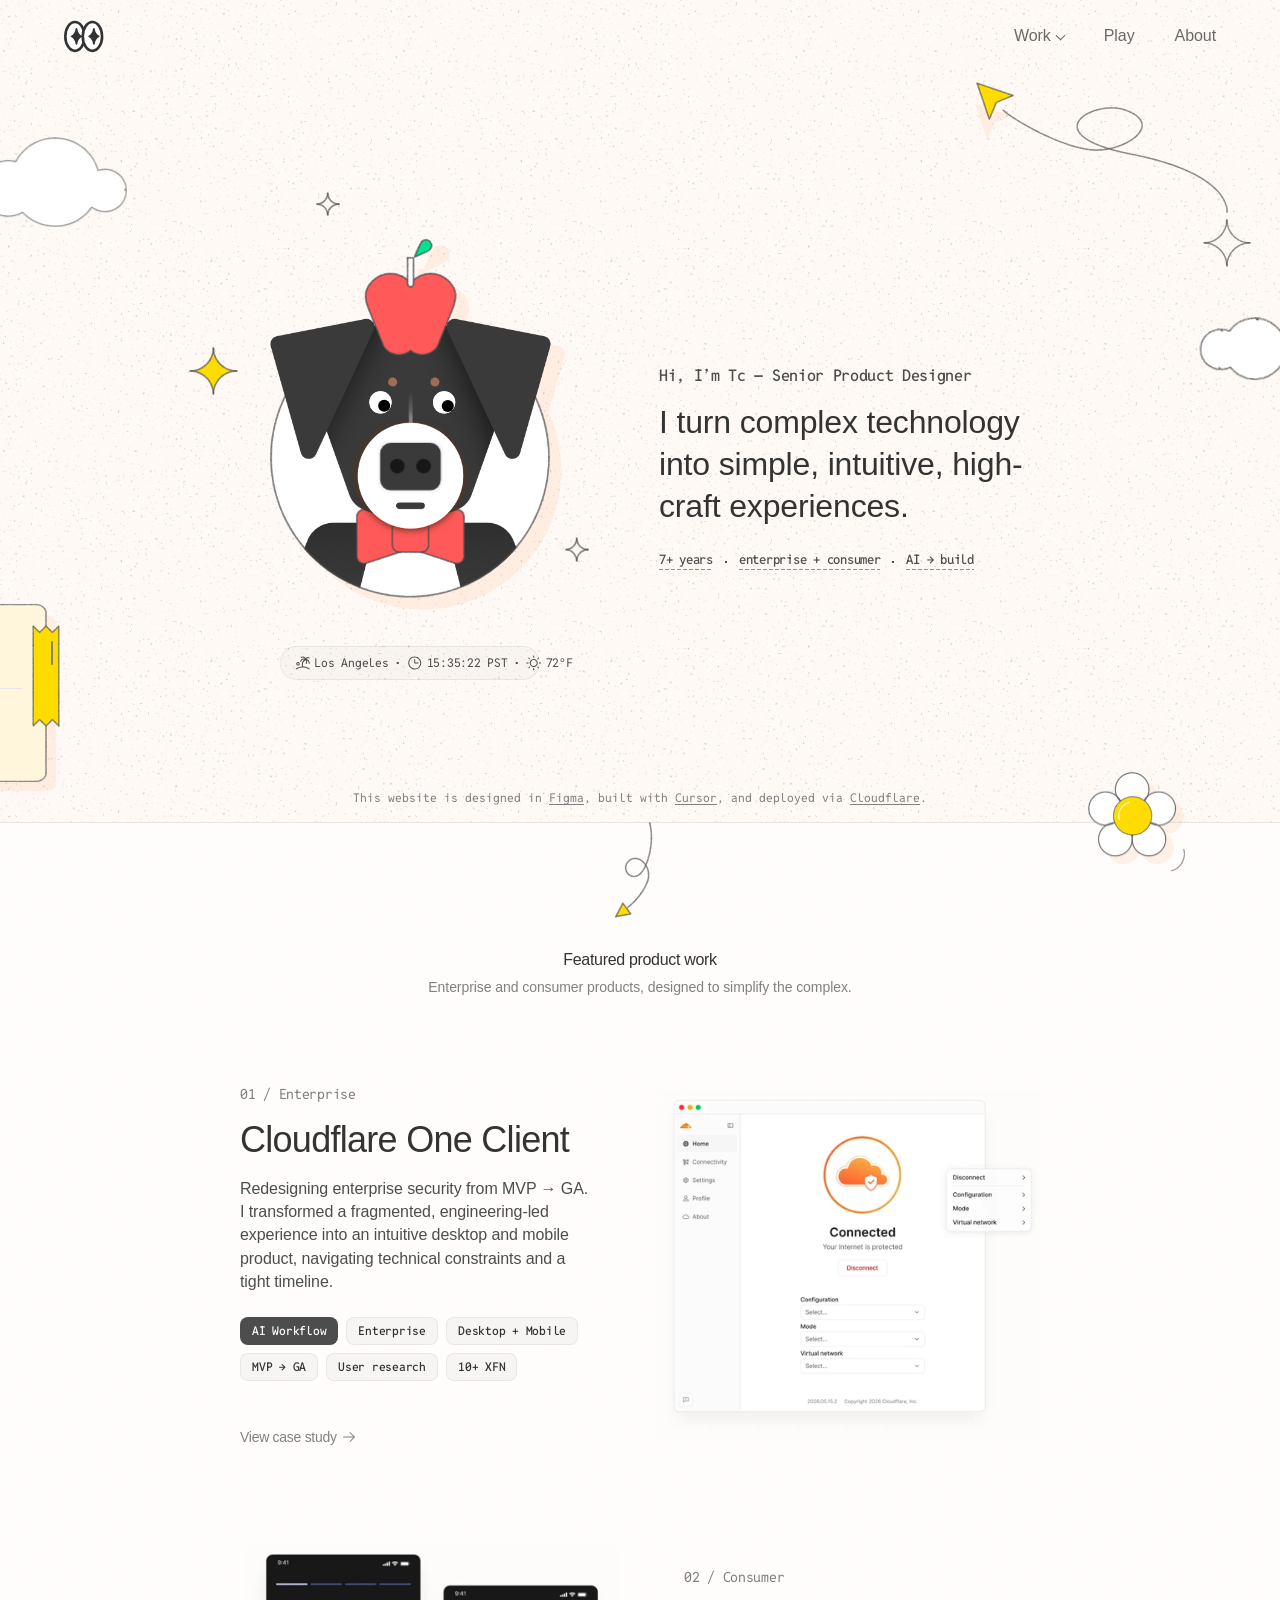
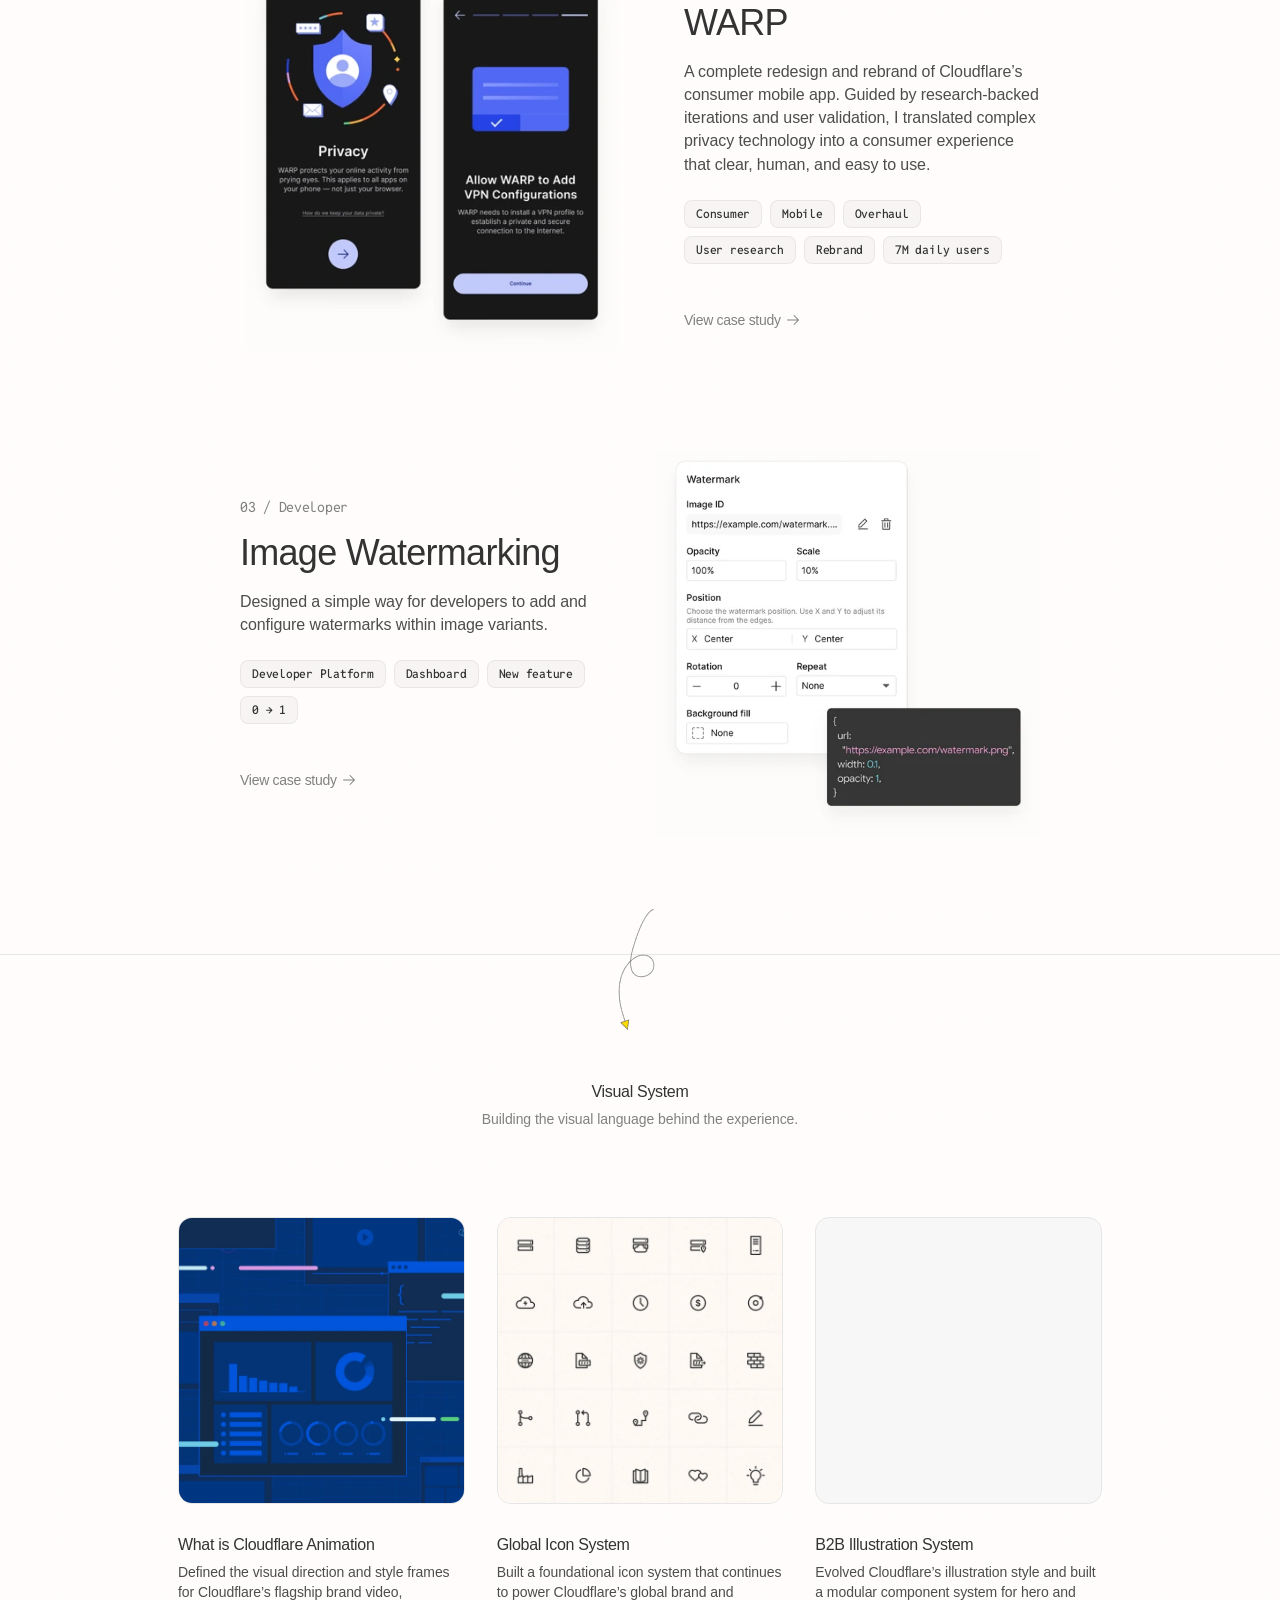
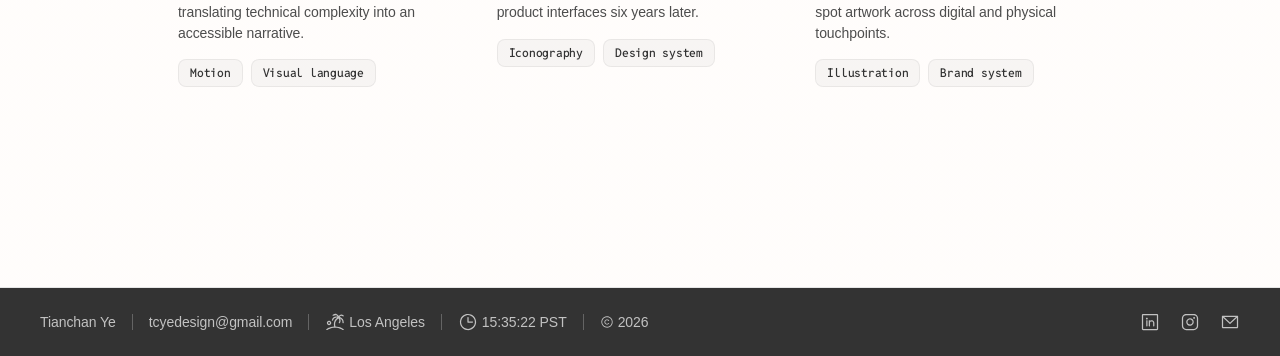
==== commit cb75f92e: "Update the Image Watermarking home cover to the panel and code snippet. Co-authored-by: Cursor <curs" ====
--- a/index.html
+++ b/index.html
@@ -24,7 +24,7 @@
     <link rel="preconnect" href="https://fonts.gstatic.com" crossorigin>
     <link href="https://fonts.googleapis.com/css2?family=Capriola&family=Google+Sans+Flex:ital,opsz,wght@0,6..144,400;0,6..144,500;0,6..144,600;0,6..144,700;1,6..144,400&family=Reddit+Mono:wght@400;500&display=swap" rel="stylesheet">
     <link rel="stylesheet" href="css/tokens.css?v=titles-medium-20260911">
-    <link rel="stylesheet" href="css/styles.css?v=hero-overscroll-20260927">
+    <link rel="stylesheet" href="css/styles.css?v=watermark-cover-fit-20260928">
     <title>Tc — Work</title>
 </head>
 <body>
@@ -323,10 +323,10 @@
                                 <picture class="project-cover-picture">
                                     <source
                                         type="image/webp"
-                                        srcset="assets/projects/cover-watermark-home-400w.webp?v=figma-1239-6019-shadow 400w, assets/projects/cover-watermark-home-513w.webp?v=figma-1239-6019-shadow 513w, assets/projects/cover-watermark-home-800w.webp?v=figma-1239-6019-shadow 800w, assets/projects/cover-watermark-home.webp?v=figma-1239-6019-shadow 1025w"
-                                        sizes="(max-width: 700px) 102vw, 512px"
-                                    >
-                                    <img class="project-cover" src="assets/projects/cover-watermark-home.png?v=figma-1239-6019-shadow" alt="Image Watermarking project preview" width="1025" height="920" loading="lazy" decoding="async">
+                                        srcset="assets/projects/cover-watermark-home-400w.webp?v=figma-1255-24303 400w, assets/projects/cover-watermark-home-512w.webp?v=figma-1255-24303 512w, assets/projects/cover-watermark-home-800w.webp?v=figma-1255-24303 800w, assets/projects/cover-watermark-home.webp?v=figma-1255-24303 1024w"
+                                        sizes="(max-width: 700px) 100vw, 460px"
+                                    >
+                                    <img class="project-cover" src="assets/projects/cover-watermark-home.png?v=figma-1255-24303" alt="Image Watermarking project preview" width="1024" height="1024" loading="lazy" decoding="async">
                                 </picture>
                             </div>
                         </div>
--- a/css/styles.css
+++ b/css/styles.css
@@ -1703,29 +1703,11 @@
   object-position: center center;
 }
 
-/* Cover_Watermark — Figma 1239:6019 is a 460 square.
-   Drop shadow renders to 512.03×460, starting 26.015 left of the frame. */
+/* Cover_Watermark — Figma 1255:24303, panel and code exported as one square. */
 .project-block-watermark .project.project--split .project-image {
   aspect-ratio: 1;
-  overflow: visible;
+  overflow: hidden;
   background: transparent;
-}
-
-.project-block-watermark .project.project--split .project-cover-frame,
-.project-block-watermark .project.project--split .project-cover-picture {
-  position: relative;
-  overflow: visible;
-}
-
-.project-block-watermark .project.project--split .project-cover {
-  position: absolute;
-  top: 0;
-  left: calc(-26.015 / 460 * 100%);
-  width: calc(512.03 / 460 * 100%);
-  height: 100%;
-  max-width: none;
-  object-fit: fill;
-  object-position: left center;
 }
 
 /* WARP Figma Image is slightly taller than square */
@@ -4056,6 +4038,49 @@
   margin-top: auto;
 }
 
+.project-page .case-code {
+  display: flex;
+  flex-direction: column;
+  gap: 16px;
+  margin: 0;
+  width: 100%;
+  scroll-margin-top: 96px;
+}
+
+.project-page .case-code-label {
+  margin: 0;
+  max-width: none;
+  font-family: var(--font-sans);
+  font-size: var(--text-body-size);
+  font-weight: var(--text-body-weight);
+  line-height: var(--text-body-line);
+  letter-spacing: var(--text-body-tracking);
+  color: var(--text-body);
+  text-align: center;
+}
+
+.project-page .case-code-block {
+  margin: 0;
+  padding: 24px;
+  border-radius: 16px;
+  background: var(--color-black-background);
+  overflow-x: auto;
+  font-family: var(--font-mono);
+  font-size: 14px;
+  font-weight: 400;
+  line-height: 1.6;
+  letter-spacing: 0;
+  color: var(--text-strong);
+  tab-size: 2;
+}
+
+.project-page .case-code-block code {
+  font-family: inherit;
+  font-size: inherit;
+  line-height: inherit;
+  white-space: pre;
+}
+
 .project-page .case-callout {
   display: flex;
   flex-direction: column;
